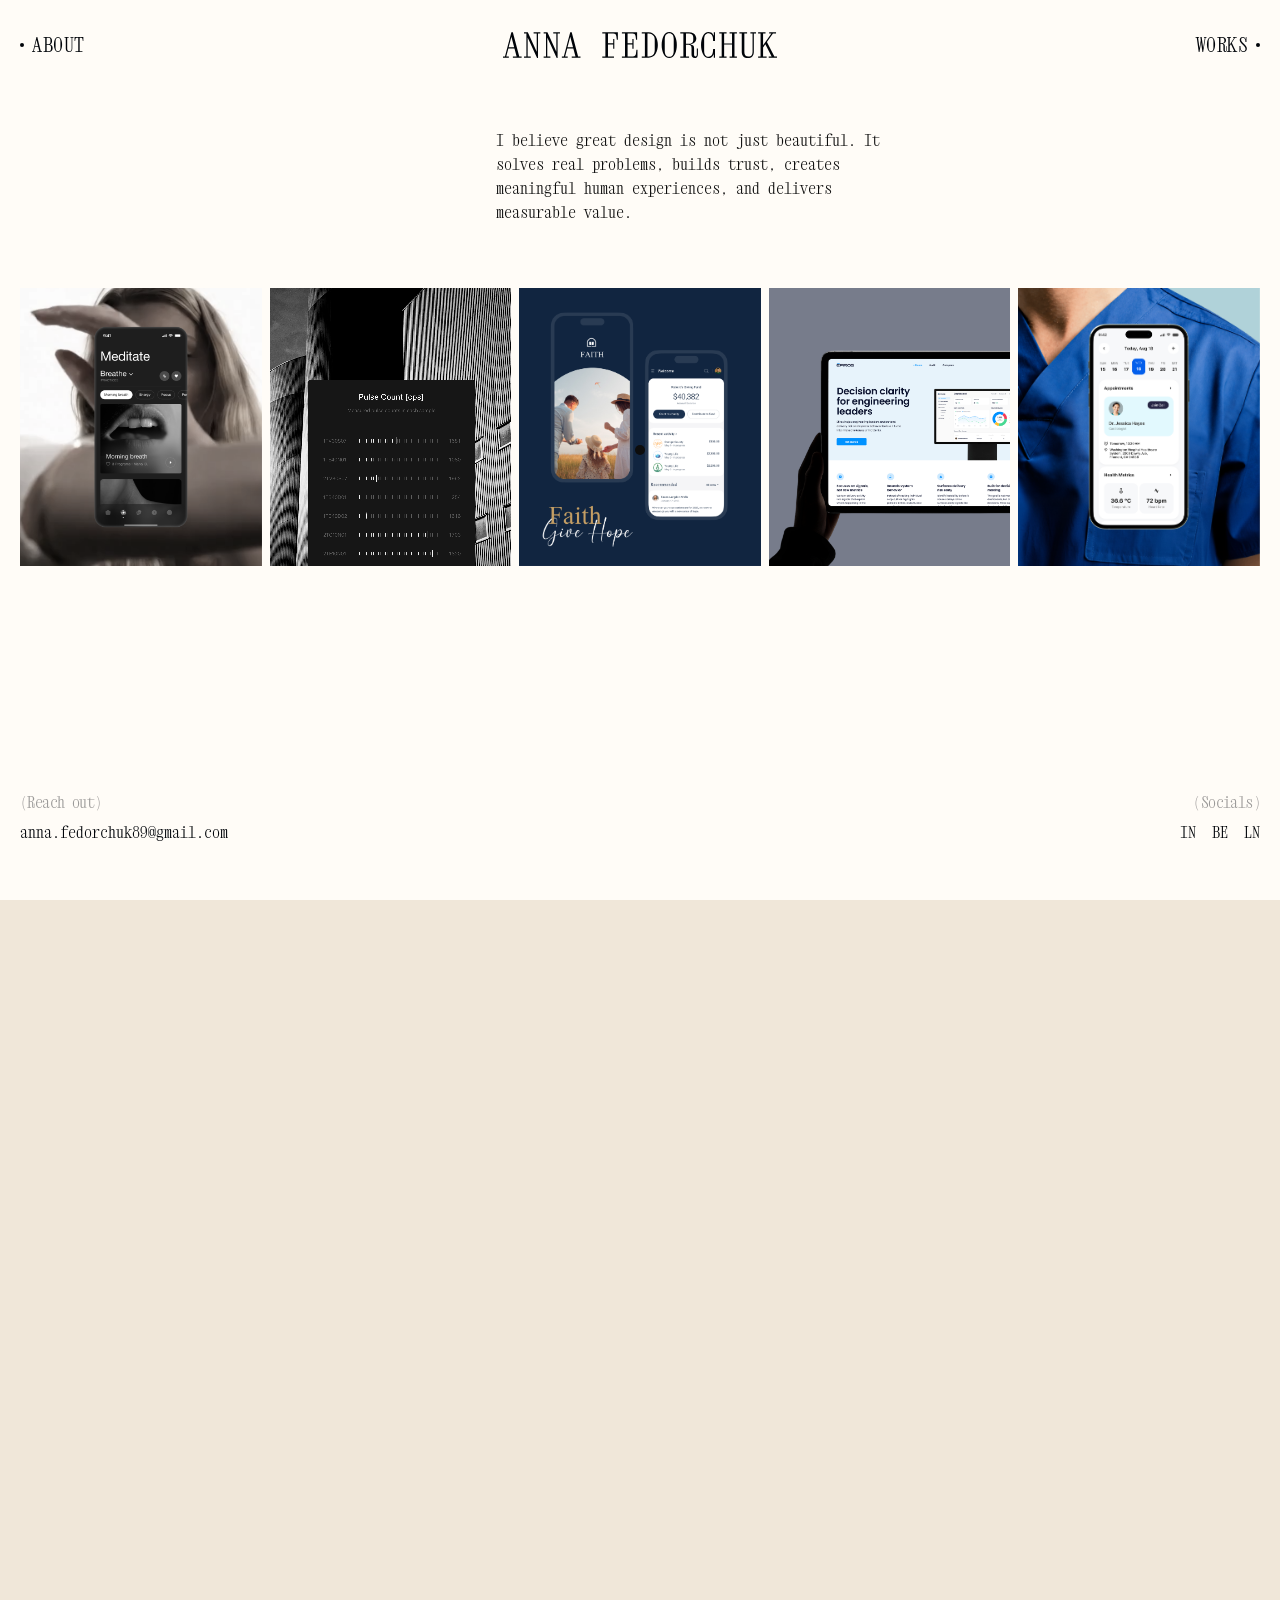
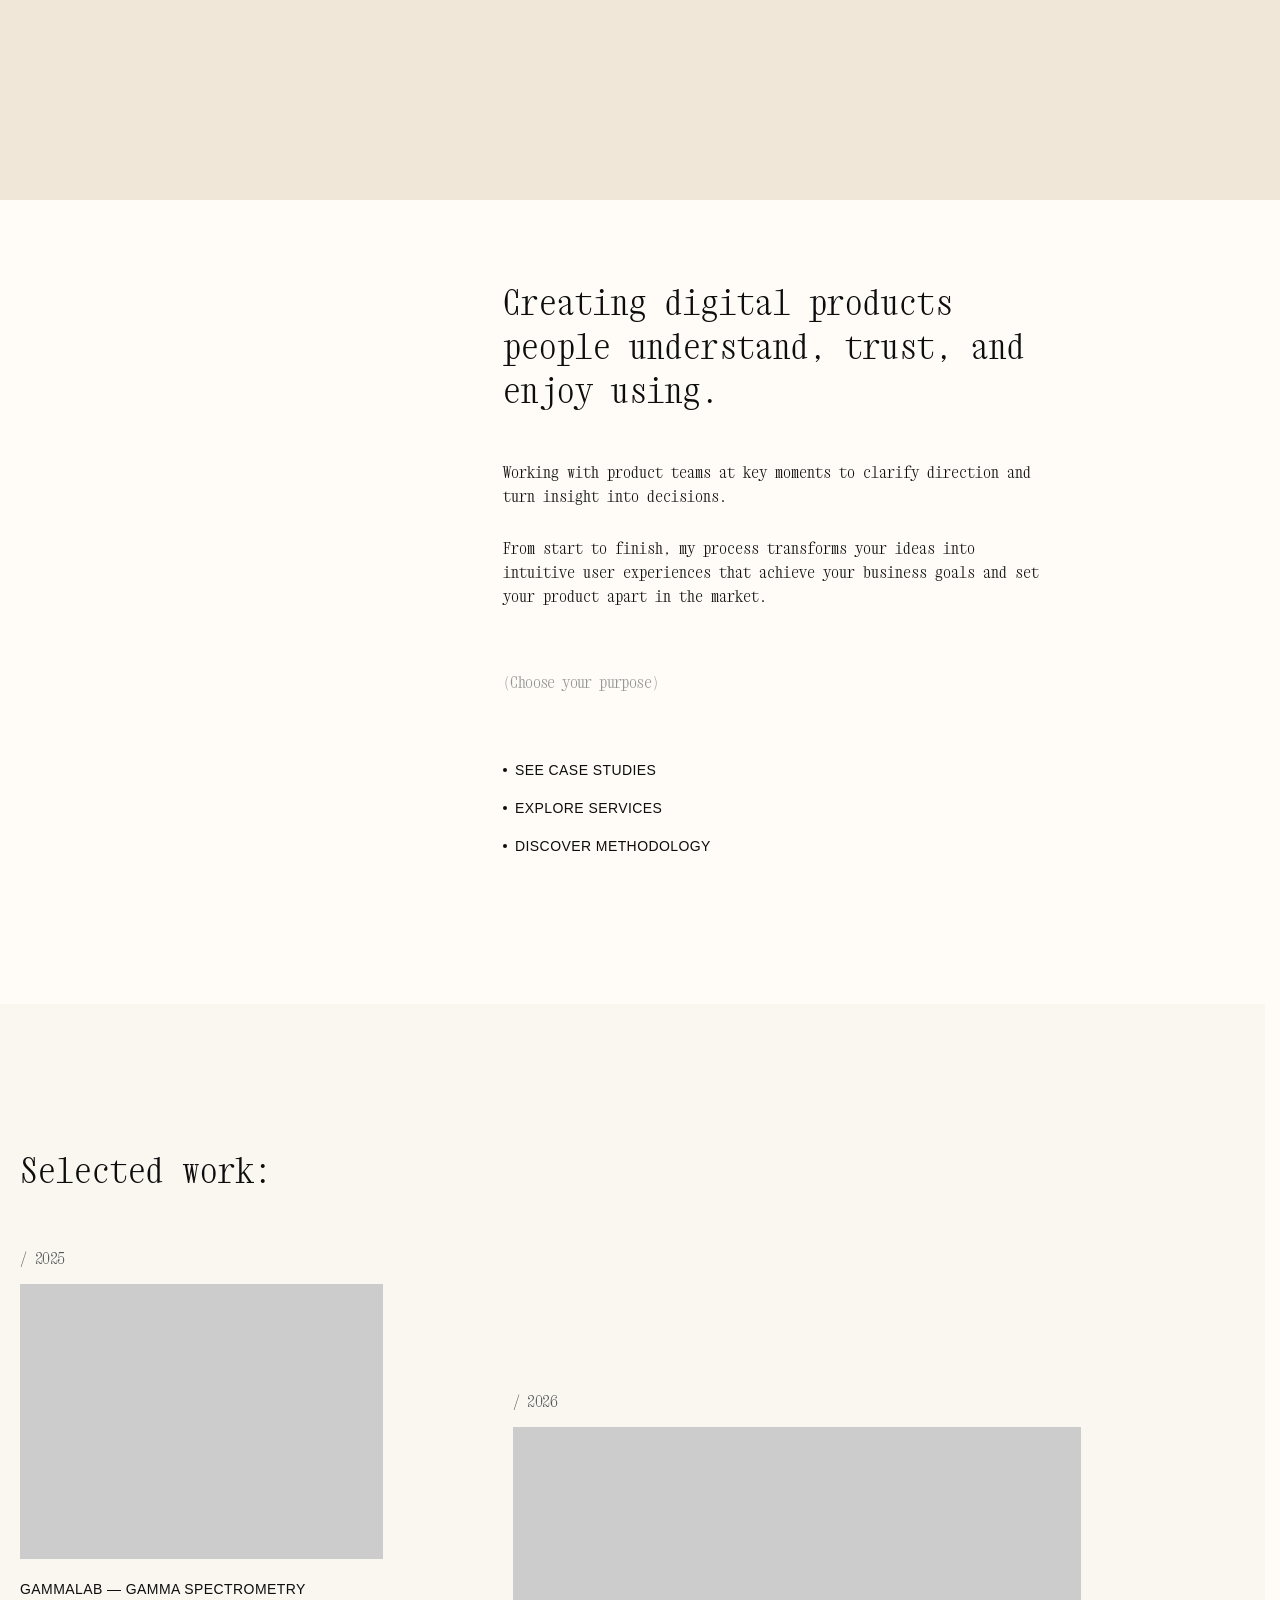
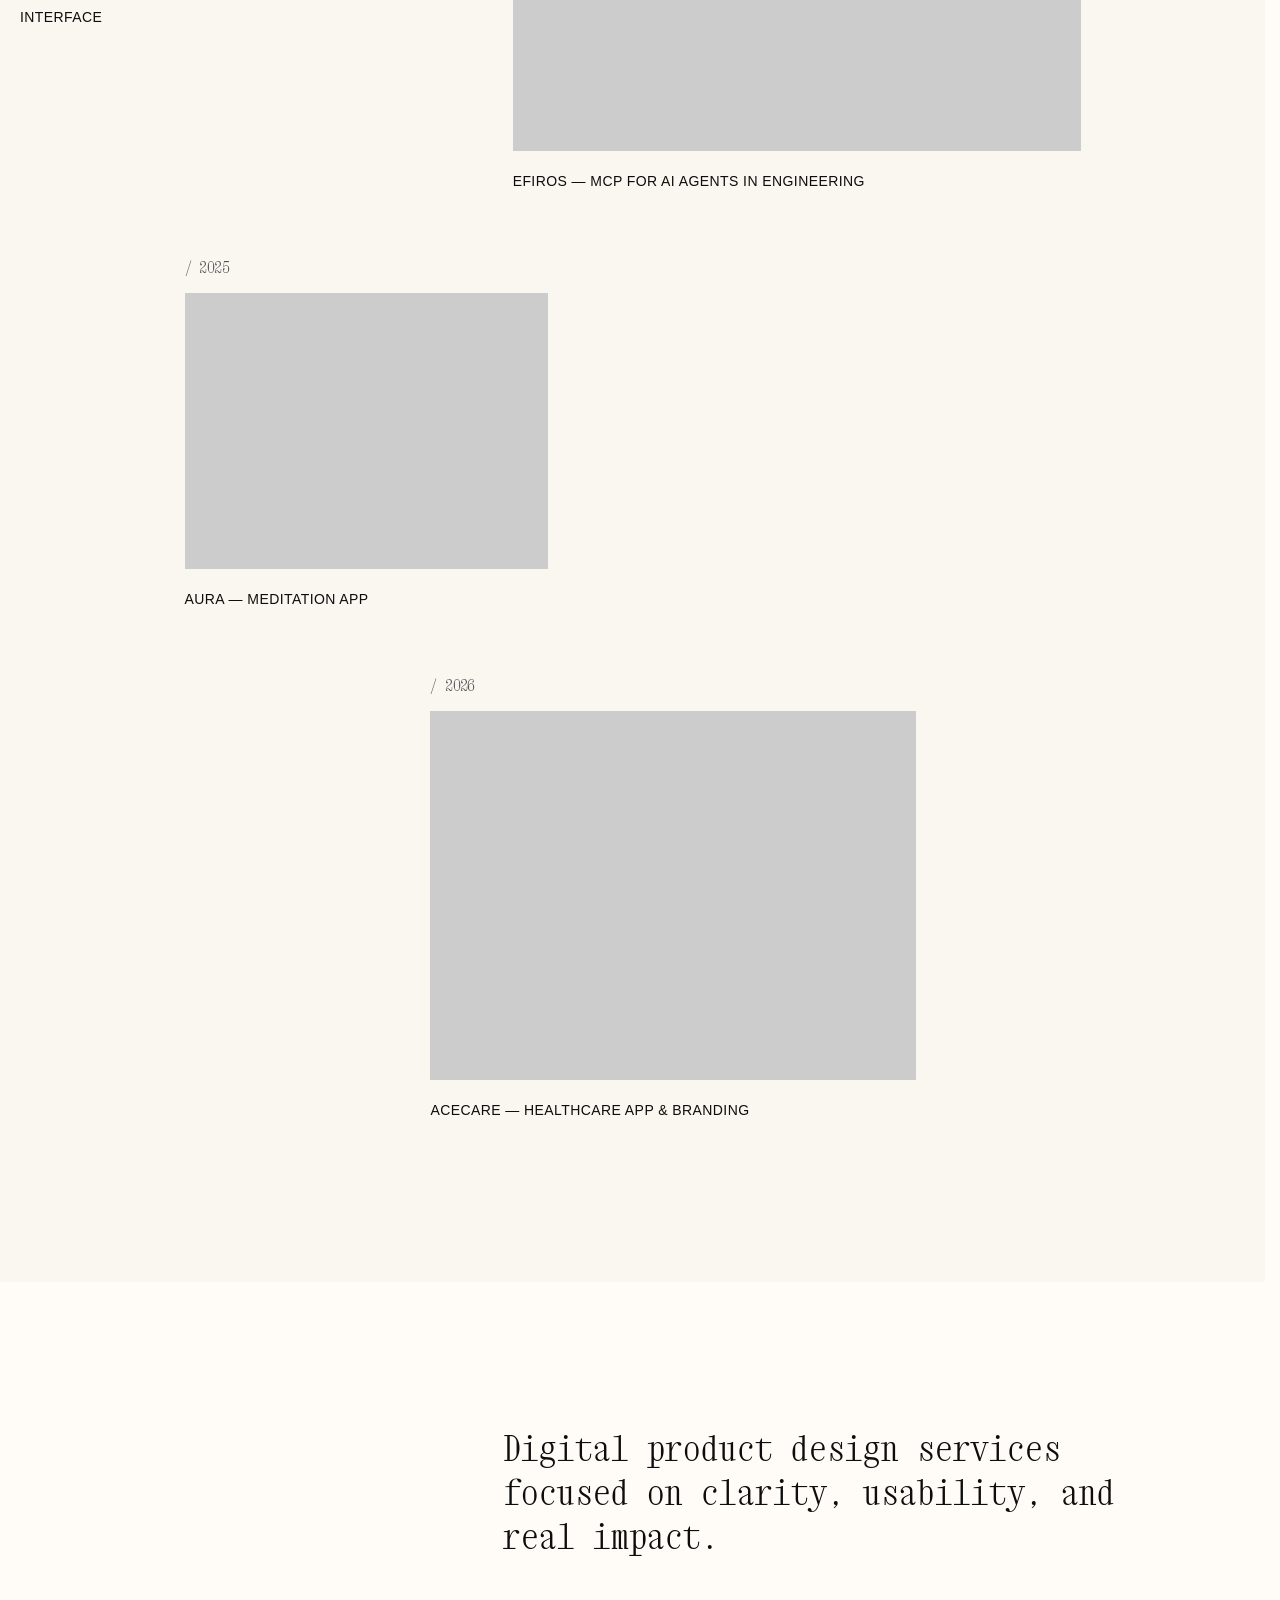
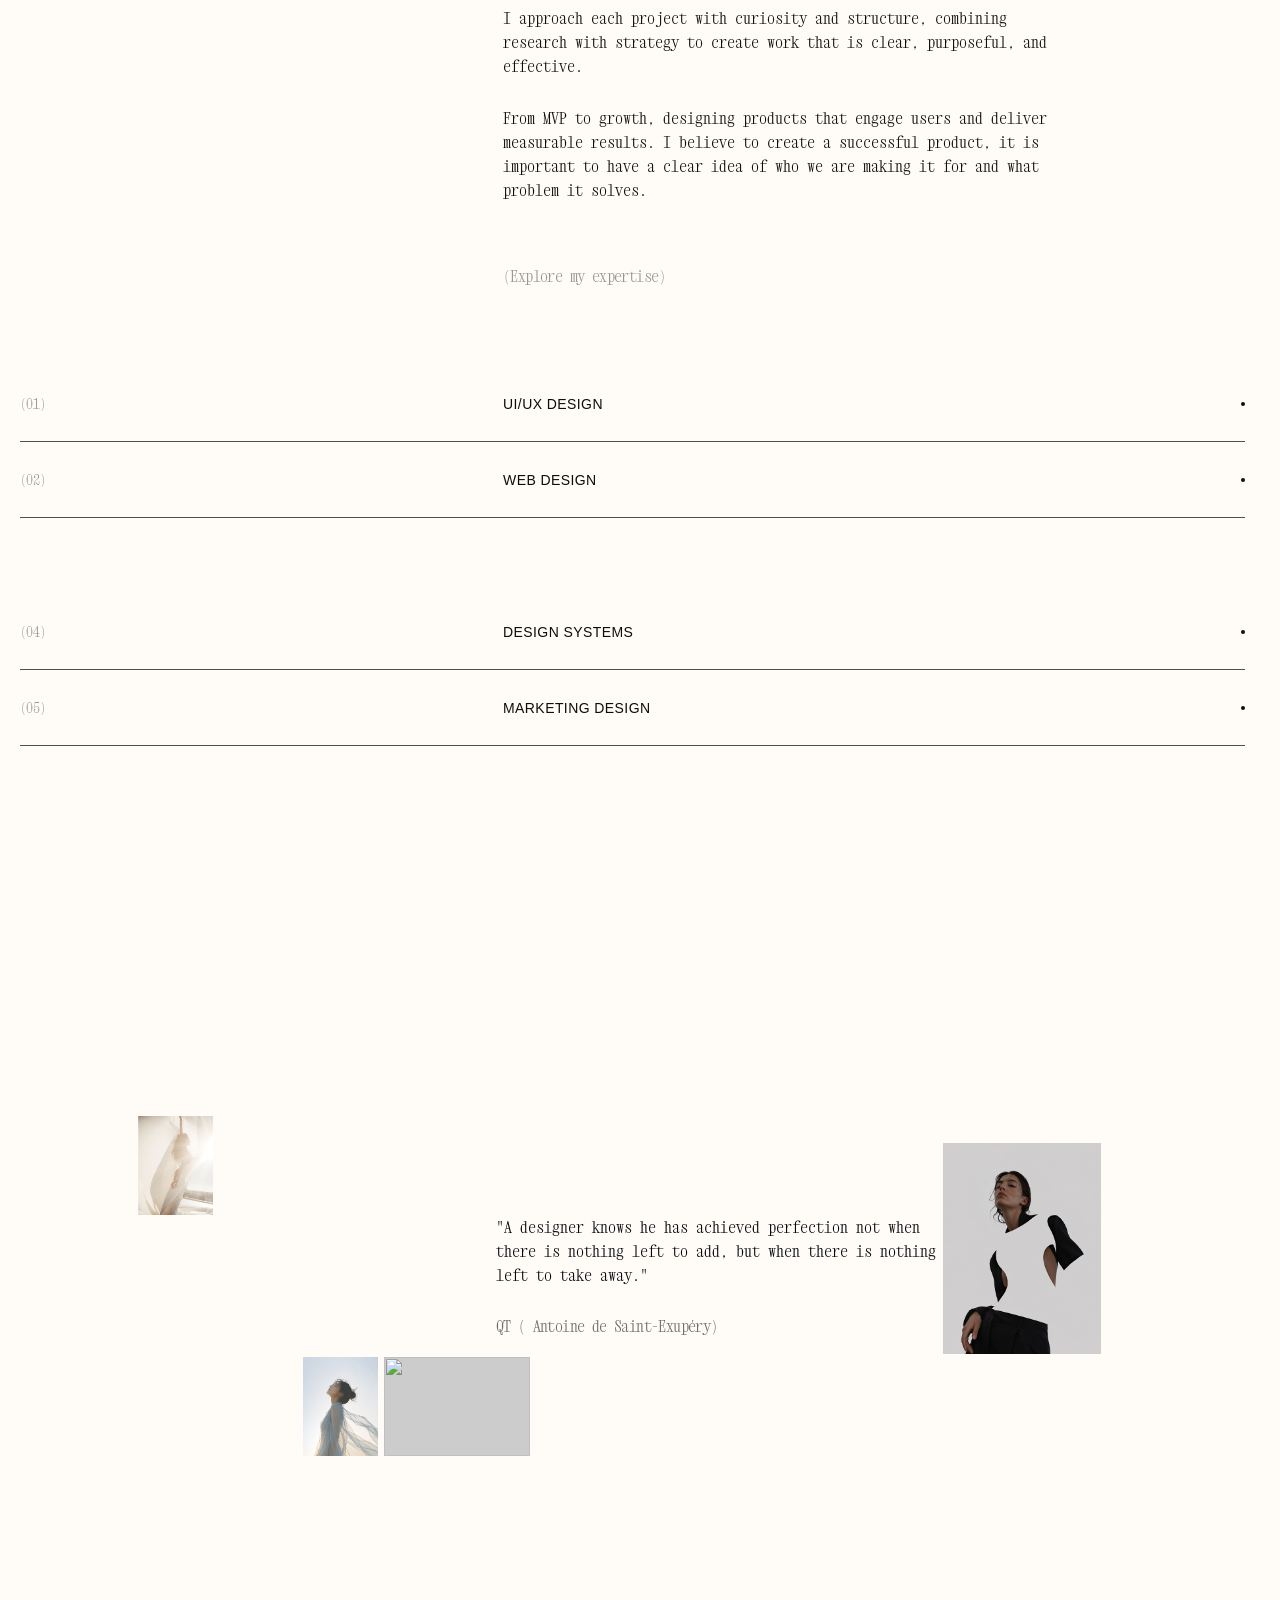
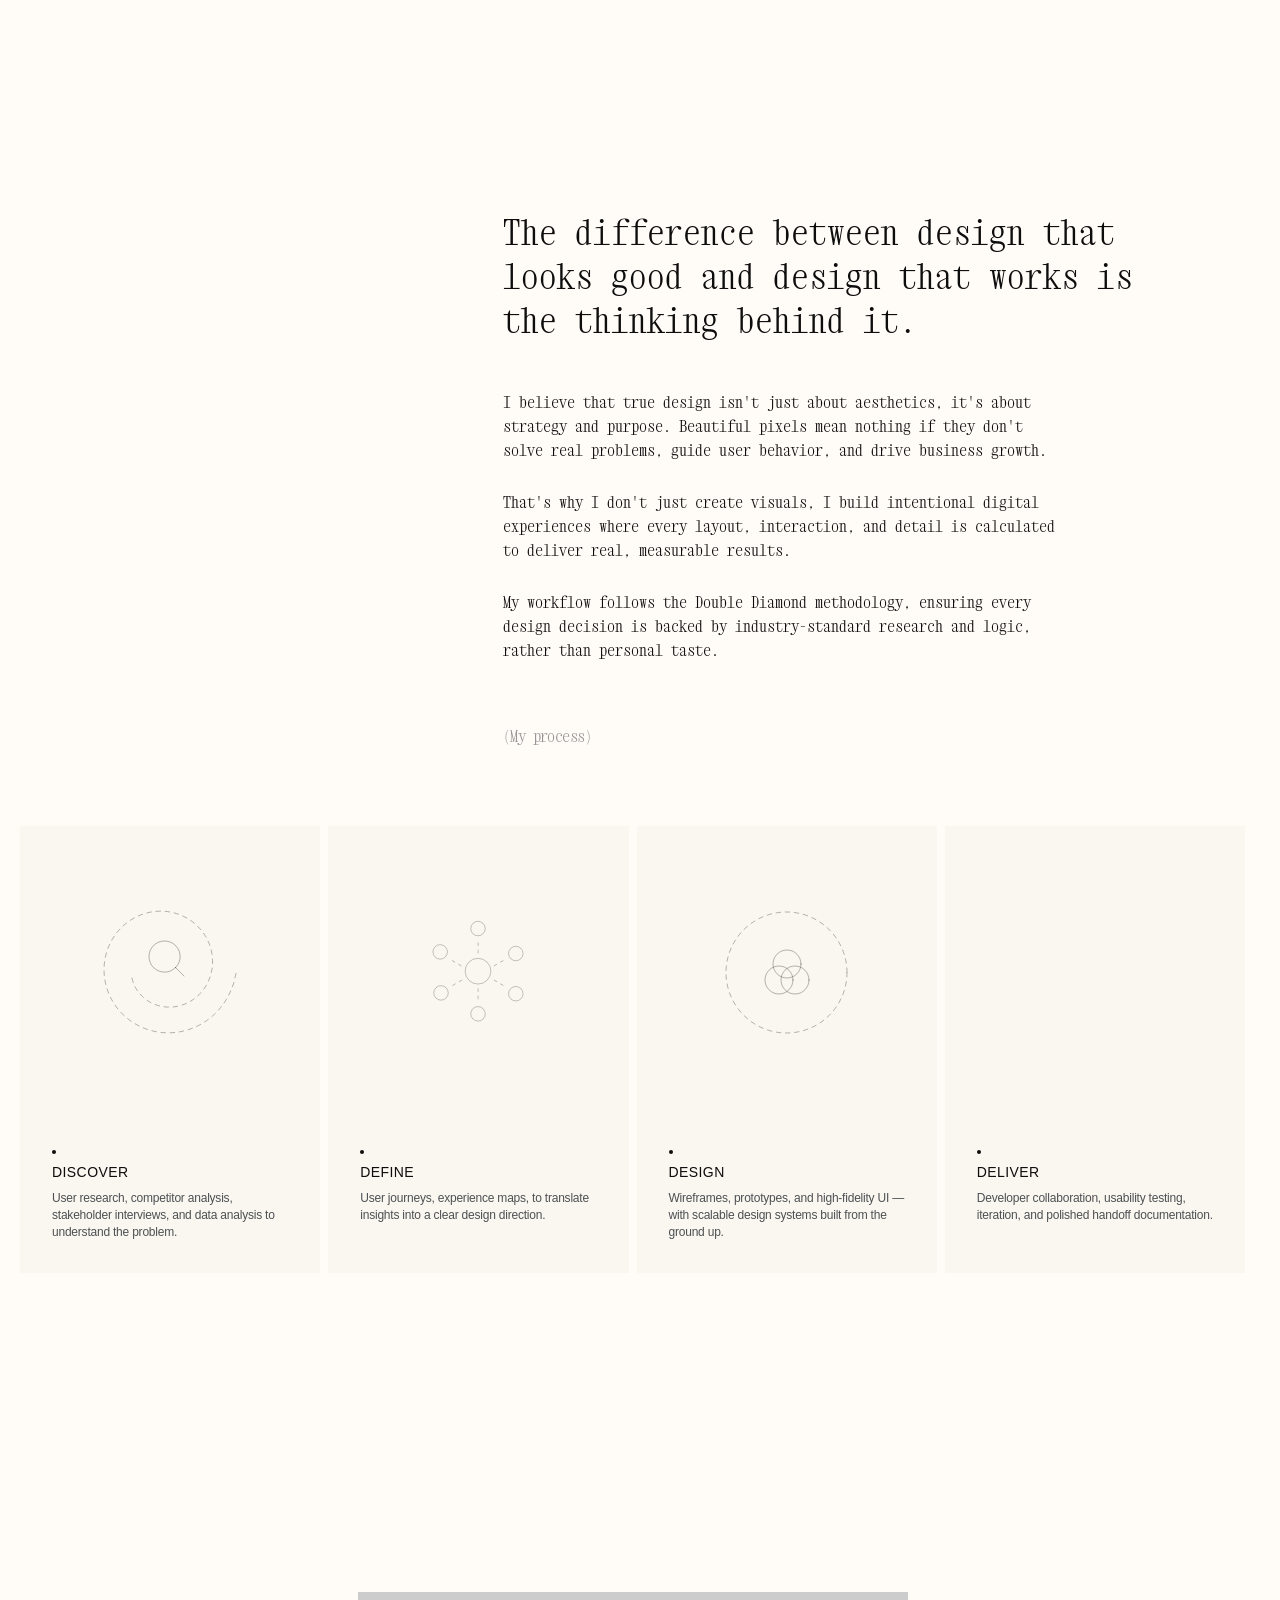
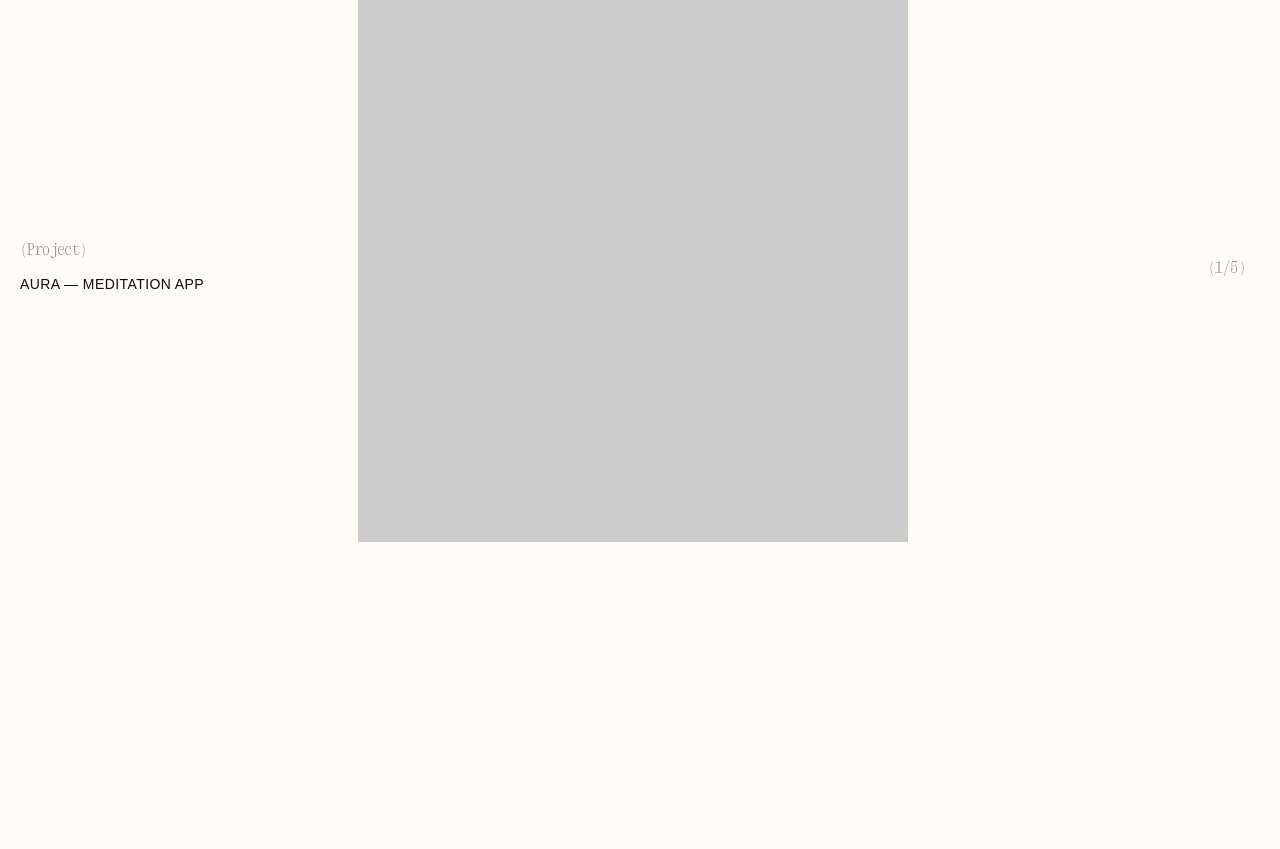
==== index.html @ 23d44ab2 "use compressed webm for efiros hero/cover videos videocover: 32.9MB -> 14.2MB, videohoverhero: 63MB " ====
<!DOCTYPE html>
<html lang="en">
<head>
  <meta charset="UTF-8">
  <meta name="viewport" content="width=device-width, initial-scale=1.0">
  <title>Anna Fedorchuk — Product Designer</title>
  <link rel="icon" type="image/svg+xml" href="favicon.svg">
  <link rel="preconnect" href="https://fonts.googleapis.com">
  <link href="https://fonts.googleapis.com/css2?family=Xanh+Mono:ital@0;1&display=swap" rel="stylesheet">
  <style>
    *, *::before, *::after { margin: 0; padding: 0; box-sizing: border-box; }
    ::selection { background: #FFC79E; color: #0D0D0D; }
    ::-moz-selection { background: #FFC79E; color: #0D0D0D; }

    :root {
      --cream: #FFFCF7;
      --cream-alt: #FAF6F0;
      --dark: #0D0D0D;
      --gray: #4D5153;
      --muted: #949494;
      --m: 20px;
      --gap: 8px;
    }

    html { scrollbar-gutter: stable; }
    body { background: var(--cream); font-family: 'Xanh Mono', monospace; overflow-x: hidden; }

    /* ── HEADER (fixed) ── */
    header {
      position: fixed; top: 0; left: 0; right: 0; z-index: 100;
      display: flex; align-items: center; justify-content: space-between;
      padding: 32px var(--m); height: 90px;
      mix-blend-mode: exclusion;
      pointer-events: none;
    }
    header > * { pointer-events: all; }
    .nav-left  { display: flex; align-items: center; gap: 8px; }
    .nav-right { display: flex; align-items: center; gap: 8px; justify-content: flex-end; }
    .nav-dot   { width: 4px; height: 4px; background: #fff; border-radius: 50%; flex-shrink: 0; }
    header a {
      font-size: 20px; line-height: 20px; letter-spacing: 0.5px;
      text-transform: uppercase; color: #fff; text-decoration: none;
      cursor: pointer;
    }
    .header-logo {
      display: flex;
      position: absolute;
      left: 50%; top: 50%;
      transform: translate(-50%, -50%);
      cursor: pointer !important;
    }
    .header-logo * { cursor: pointer !important; }
    .header-logo svg { height: 26px; width: auto; fill: #fff; }

    /* ── FOOTER (fixed) ── */
    footer {
      position: fixed; bottom: 0; left: 0; right: 0; z-index: 100;
      display: flex; align-items: center; justify-content: space-between;
      padding: 24px var(--m) 56px;
      mix-blend-mode: exclusion;
      pointer-events: none;
    }
    footer > * { pointer-events: all; }
    .footer-left  { display: flex; flex-direction: column; gap: 8px; flex: 1; }
    .footer-reach { font-size: 16px; line-height: 20px; letter-spacing: -0.6px; color: rgba(255,255,255,0.4); }
    .footer-email { font-size: 16px; line-height: 24px; color: #fff; text-decoration: none; }
    .footer-right { display: flex; flex-direction: column; align-items: flex-end; gap: 8px; flex: 1; }
    .footer-socials-label { font-size: 16px; line-height: 20px; letter-spacing: -0.6px; color: rgba(255,255,255,0.4); }
    .footer-socials { display: flex; gap: 16px; }
    .footer-socials a { font-size: 16px; line-height: 24px; color: #fff; text-decoration: none; }
    .footer-socials a:hover { text-decoration: none; }

    /* ── Page transition ── */
    .transition-overlay {
      position: fixed; inset: 0; z-index: 99998;
      background: #F0E7D9;
      transform: translateY(100%);
      transition: transform 0.8s cubic-bezier(.76,0,.24,1);
      pointer-events: none;
      will-change: transform;
    }
    .transition-logo {
      position: fixed; left: 50%; top: 45px;
      z-index: 100000;
      mix-blend-mode: exclusion;
      opacity: 0;
      transform: translate(-50%, -50%) translateY(calc(50vh - 45px));
      transition: transform 1.3s cubic-bezier(0.16, 1, 0.3, 1), opacity 0.3s ease;
      will-change: transform;
    }
    .transition-logo svg { height: 26px; width: auto; fill: #fff; display: block; }
    .transition-logo.show { opacity: 1; }
    .transition-logo.docked { transform: translate(-50%, -50%) translateY(0); }
    .header-logo.logo-hidden { visibility: hidden; }

    /* Custom cursor */
    .cursor-dot {
      position: fixed; z-index: 9999;
      width: 10px; height: 10px;
      background: #0D0D0D;
      border-radius: 50%;
      pointer-events: none;
      transform: translate(-50%, -50%);
      transition: width 0.3s ease, height 0.3s ease;
    }
    .cursor-ring { display: none; }

    /* ── HERO ZONE (scroll animation) ── */
    .hero-zone { height: 200vh; }

    .hero-sticky {
      position: sticky; top: 0; height: 100vh;
      overflow: hidden; background: var(--cream);
    }

    /* Description text — visible in row state, fades as photos scatter */
    .hero-desc {
      position: absolute;
      /* logo SVG width = 274px, centered → starts at 50vw - 137px */
      left: calc(50% - 137px); top: 128px;
      width: calc(477 / 1440 * 100%); max-width: 477px;
      font-size: 16px; line-height: 24px; color: var(--dark);
      opacity: 1; z-index: 5; pointer-events: none;
    }

    /* Photo container — each photo is absolutely positioned by JS */
    .hero-photos { position: absolute; inset: 0; }
    .hero-photo  { position: absolute; overflow: visible; }
    .photo-clip  { position: relative; width: 100%; height: 100%; overflow: hidden; }
    .photo-clip img { width: 100%; height: 100%; object-fit: cover; display: block; }

    /* Hover label — appears below each photo in scatter state */
    .hero-label {
      position: absolute;
      top: calc(100% + 10px); left: 0;
      font-family: 'Apfel Grotezk', 'Helvetica Neue', sans-serif;
      font-size: 11px; line-height: 16px; letter-spacing: 0.08em;
      text-transform: uppercase; color: var(--dark);
      white-space: nowrap;
      opacity: 0; transition: opacity 0.2s ease;
      pointer-events: none;
    }
    .hero-photo:hover .hero-label { opacity: 1; }

    /* Clickable hero photos */
    .hero-photo[data-url] {
      cursor: pointer;
    }

    /* Hero video hover state — swap only once the hover video actually has a frame ready
       (JS adds .hv-ready), so the main image/video never disappears into blank space
       while the hover clip is still buffering. */
    .hero-video-main { display: block !important; }
    .hero-video-hover { display: none !important; }
    .hero-image-main { display: block !important; }
    .hero-photo.hv-ready .hero-video-main { display: none !important; }
    .hero-photo.hv-ready .hero-image-main { display: none !important; }
    .hero-photo.hv-ready .hero-video-hover { display: block !important; }

    /* Hero cursor */
    .hero-cursor {
      position: fixed; z-index: 10000; pointer-events: none;
      transform: translate(-50%, -50%);
      opacity: 0; transition: opacity 0.2s ease;
      mix-blend-mode: exclusion;
      width: 45px; height: 45px;
      border-radius: 50%;
      background-color: #E8E8E8;
      display: flex; align-items: center; justify-content: center;
      color: #0D0D0D;
      font-family: 'Apfel Grotezk', 'Helvetica Neue', sans-serif;
      font-size: 20px;
      font-weight: 300;
      text-align: center;
      line-height: 1.2;
      letter-spacing: 0.5px;
    }
    .hero-cursor.visible { opacity: 1; }

    /* ── CONTENT ── */


    /* Intro */
    .intro-section { display: flex; justify-content: flex-start; padding: 80px var(--m) 144px; }
    .intro-inner {
      width: min(calc(634/1440 * 100vw), 634px);
      margin-left: calc(50vw - 137px - var(--m));
      display: flex; flex-direction: column; gap: 64px;
    }
    .intro-text { display: flex; flex-direction: column; gap: 48px; }

    .h-lg { font-size: 35px; line-height: 44px; color: var(--dark); font-weight: 400; }
    /* ── Scroll reveal system ──
       .ink — text "fills in" word-by-word (works with any text color via opacity)
       .svc-row.svc-in — service rows slide in left-to-right
       .pcard.in-view — process cards drop in like the selected-work cards */
    .ink .fw { opacity: 0.13; transition: opacity 0.5s ease; }
    .ink.words-filled .fw { opacity: 1; }

    @keyframes svcRowIn { from { opacity: 0; transform: translateX(-40px); } to { opacity: 1; transform: translateX(0); } }
    .svc-list .svc-row.svc-hidden { opacity: 0; }
    .svc-list .svc-row.svc-in { animation: svcRowIn 0.8s cubic-bezier(0.22, 1, 0.36, 1) both; }

    .process-cards .pcard.reveal-hidden { opacity: 0; }
    .process-cards .pcard.in-view { animation: wcardIn 1s cubic-bezier(0.22, 1, 0.36, 1) both; }
    .h-lg-wide { font-size: clamp(22px, calc(35/1440 * 100vw), 48px); line-height: 1.26; color: var(--dark); }

    .body-copy { font-size: 16px; line-height: 24px; color: var(--dark); }
    .body-copy p + p { margin-top: 28px; }
    .body-copy-narrow { max-width: 541px; }

    .muted { font-size: 16px; line-height: 20px; letter-spacing: -0.6px; color: var(--muted); }

    .link-list { display: flex; flex-direction: column; gap: 10px; }
    .lnk { display: flex; align-items: center; gap: 8px; text-decoration: none; cursor: pointer !important; }
    .lnk * { cursor: pointer !important; }
    .dot-d { width: 4px; height: 4px; background: var(--dark); border-radius: 50%; flex-shrink: 0; }
    .cursor-dot.cursor-hover { width: 10px; height: 10px; }
    .lnk-label {
      font-family: 'Apfel Grotezk', 'Helvetica Neue', sans-serif;
      font-size: 14px; line-height: 28px; letter-spacing: 0.03em; text-transform: uppercase; color: var(--dark);
      cursor: pointer;
    }

    /* Work section */
    .work-section { background: var(--cream-alt); padding: 144px var(--m); }
    .work-label {
      font-size: 35px; line-height: 44px; color: var(--dark);
      margin-bottom: 56px;
    }
    .work-grid {
      position: relative;
      /* height scales with vw to preserve stagger proportions */
      height: calc(1637/1440 * (100vw - 40px) + 80px);
    }
    .wcard { position: absolute; display: flex; flex-direction: column; gap: 16px; cursor: pointer; }
    /* Selected work — each card gently reveals as it scrolls into view */
    @keyframes wcardIn { from { opacity: 0; transform: translateY(-24px); } to { opacity: 1; transform: translateY(0); } }
    .work-grid .wcard { opacity: 0; }
    .work-grid .wcard.in-view { animation: wcardIn 1s cubic-bezier(0.22, 1, 0.36, 1) both; }
    .wy  { font-size: 16px; line-height: 20px; letter-spacing: -0.6px; color: var(--gray); }
    .wi  { position: relative; overflow: hidden; background: #ccc; align-self: stretch; }
    .wi img { width: 100%; height: 100%; object-fit: cover; display: block; }
    .wt  {
      font-family: 'Apfel Grotezk', 'Helvetica Neue', sans-serif;
      font-size: 14px; line-height: 28px; letter-spacing: 0.03em; text-transform: uppercase; color: var(--dark);
    }

    /* Card positions & widths as % of inner width (1400px at 1440) */
    /* Heights use same scale: px/1400 * innerWidth */
    .wc1 { left: 0;                        top: 0; width: calc(415/1400 * 100%); }
    .wc2 { left: calc(188/1400 * 100%);    top: calc(688/1400 * (100vw - 40px)); width: calc(415/1400 * 100%); }
    .wc3 { left: calc(469/1400 * 100%);    top: calc(1160/1400* (100vw - 40px)); width: calc(555/1400 * 100%); }
    .wc4 { left: calc(563/1400 * 100%);    top: calc(162/1400 * (100vw - 40px)); width: calc(649/1400 * 100%); }
    .wc1 .wi { height: calc(311/1400 * (100vw - 40px)); }
    .wc2 .wi { height: calc(311/1400 * (100vw - 40px)); }
    .wc3 .wi { height: calc(416/1400 * (100vw - 40px)); }
    .wc4 .wi { height: calc(365/1400 * (100vw - 40px)); }

    /* Services */
    .services-section { padding: 144px var(--m) 0; }
    .services-intro {
      margin-left: calc(50vw - 137px - var(--m));
      max-width: 662px;
      display: flex; flex-direction: column; gap: 64px;
      padding-bottom: 80px;
    }
    .services-intro-inner { display: flex; flex-direction: column; gap: 48px; }
    .svc-heading { font-size: 35px; line-height: 44px; color: var(--dark); font-weight: 400; }
    .svc-body { font-size: 16px; line-height: 24px; color: var(--dark); max-width: 560px; }
    .svc-body p + p { margin-top: 28px; }

    .svc-list { display: flex; flex-direction: column; gap: 0; padding-bottom: 120px; }
    .svc-row {
      display: flex; align-items: center; justify-content: flex-start;
      padding: 24px 0; position: relative;
    }
    .svc-row::after {
      content: '';
      position: absolute; bottom: 0; left: 0;
      width: 100%; height: 1px; background: var(--gray);
      transform-origin: left;
      transform: scaleX(0);
    }
    .svc-row.line-animate::after {
      animation: divider-draw 1.2s ease-in-out forwards;
    }
    .svc-row.line-animate.no-re-animate::after {
      animation: none !important;
      transform: scaleX(1) !important;
      opacity: 1 !important;
    }
    .svc-row.line-animate.expanded-active::after {
      animation: line-down 0.5s ease forwards !important;
      transform-origin: center bottom;
      visibility: hidden;
    }
    .svc-row.line-animate.closing::after {
      animation: line-up 0.5s ease forwards !important;
    }
    .svc-row {
      cursor: pointer !important;
      --divider-distance: 0px;
    }
    .svc-row:hover .svc-name {
      transform: translateX(32px);
    }
    .svc-row:hover .svc-dot {
      animation: pulse-dot 1.4s ease-in-out infinite;
    }
    .svc-row[data-service="01"].line-animate::after {
      animation-delay: 0s;
    }
    .svc-row[data-service="02"].line-animate::after {
      animation-delay: 0.2s;
    }
    .svc-row[data-service="03"].line-animate::after {
      animation-delay: 0.4s;
    }
    .svc-row[data-service="04"].line-animate::after {
      animation-delay: 0.6s;
    }
    .svc-row[data-service="05"].line-animate::after {
      animation-delay: 0.8s;
    }
    @keyframes divider-draw {
      from { transform: scaleX(0); }
      to { transform: scaleX(1); }
    }
    @keyframes line-down {
      0% {
        transform: translateY(0);
        opacity: 1;
      }
      100% {
        transform: translateY(var(--divider-distance, 16px));
        opacity: 0;
      }
    }
    @keyframes line-up {
      0% {
        transform: translateY(var(--divider-distance, 16px));
        opacity: 0;
      }
      100% {
        transform: translateY(0);
        opacity: 1;
      }
    }
    .svc-row.expanded-active { border-bottom: none; }
    .svc-num { font-size: 14px; line-height: 20px; letter-spacing: -0.6px; color: var(--muted); width: 27px; flex-shrink: 0; }
    .svc-right {
      display: flex; align-items: center; justify-content: space-between; gap: 4px;
      /* logo left edge = 50vw - 137px; minus section padding (20px) and svc-num (27px) */
      margin-left: calc(50vw - 184px); flex: 1;
    }
    .svc-name {
      font-family: 'Apfel Grotezk', 'Helvetica Neue', sans-serif;
      font-size: 14px; line-height: 28px; letter-spacing: 0.03em; text-transform: uppercase; color: var(--dark);
      transition: transform 0.3s ease;
      cursor: pointer !important;
    }
    .svc-dot {
      width: 4px; height: 4px; background: var(--dark); border-radius: 50%;
      transition: transform 0.3s ease;
    }
    @keyframes pulse-dot {
      0%, 100% { transform: scale(1); }
      50% { transform: scale(2.5); }
    }
    .svc-row {
      cursor: pointer !important;
    }
    .svc-row:hover .svc-name {
      transform: translateX(32px);
    }
    .svc-row:hover .svc-dot {
      animation: pulse-dot 1.4s ease-in-out infinite;
    }

    /* Expanded service row */
    .svc-row-exp {
      display: flex; align-items: flex-start; justify-content: flex-start; padding: 0; border: none;
      max-height: 0; overflow: hidden;
      opacity: 0;
      transition: opacity 0.5s ease, max-height 0.5s ease, padding 0.5s ease, border 0.5s ease;
    }
    .svc-row-exp.expanded-active {
      max-height: 600px;
      padding: 8px 0 48px 0;
      border-bottom: 1px solid var(--gray);
      opacity: 1;
      transition: opacity 0.5s ease, max-height 0.5s ease, padding 0.5s ease, border 0.5s ease;
    }
    .svc-exp-content {
      display: flex; flex-direction: column; gap: 26px; margin-left: calc(50vw - 157px); flex: 1;
    }
    .svc-exp-text { font-size: 16px; line-height: 24px; color: var(--dark); max-width: 534px; }
    .svc-work-label { font-size: 16px; line-height: 20px; letter-spacing: -0.6px; color: var(--muted); }
    .svc-work-img { width: 480px; height: 360px; overflow: hidden; background: transparent; }
    .svc-work-img img { width: 100%; height: 100%; object-fit: contain; }

    /* Quote */
    .quote-section { position: relative; height: 800vh; }
    .quote-sticky { position: sticky; top: 0; height: 100vh; overflow: hidden; background: var(--cream); }
    .qp { position: absolute; overflow: hidden; background: #ccc; will-change: transform, opacity; }
    .qp img { width: 100%; height: 100%; object-fit: cover; display: block; }
    /* set 1 — left (aspect-ratio keeps images uncropped at any width) */
    .qp1 { left: calc( 20/1440*100% + 120px); top: calc(50vh - 200px); width: calc( 85/1440*100%); aspect-ratio: 85/113; }
    .qp2 { left: calc(208/1440*100% + 120px); top: calc(50vh + 41px); width: calc( 85/1440*100%); aspect-ratio: 85/113; }
    .qp3 { left: calc(301/1440*100% + 120px); top: calc(50vh + 41px); width: calc(166/1440*100%); aspect-ratio: 166/113; }
    .qp4 { left: calc(937/1440*100% + 120px); top: calc(50vh - 173px); width: calc(180/1440*100%); aspect-ratio: 180/240; }
    /* set 2 — right (enters during phase 2) */
    .qp5 { left: 62%; top: calc(50vh - 230px); width: calc( 85/1440*100%); height: 113px; opacity: 0; }
    .qp6 { left: 74%; top: calc(50vh - 56px);  width: calc( 85/1440*100%); height: 113px; opacity: 0; }
    .qp7 { left: 82%; top: calc(50vh + 118px); width: calc( 85/1440*100%); height: 113px; opacity: 0; }
    .qp8 { left: 50%; top: calc(50vh - 173px); width: calc(180/1440*100%); height: 240px; opacity: 0; }
    /* set 3 — right (enters during phase 3) */
    .qp9  { left: 62%; top: calc(50vh - 230px); width: calc( 85/1440*100%); height: 113px; opacity: 0; }
    .qp10 { left: 74%; top: calc(50vh - 56px);  width: calc( 85/1440*100%); height: 113px; opacity: 0; }
    .qp11 { left: 82%; top: calc(50vh + 118px); width: calc( 85/1440*100%); height: 113px; opacity: 0; }
    .qp12 { left: 50%; top: calc(50vh - 173px); width: calc(180/1440*100%); height: 240px; opacity: 0; }
    .quote-block {
      position: absolute;
      left: calc(50% - 137px); top: calc(50vh - 101px);
      width: calc(560/1440*100%);
      display: flex; flex-direction: column; gap: 29px;
      mix-blend-mode: exclusion;
      will-change: opacity;
    }
    .quote-block.q2 { opacity: 0; }
    .quote-block.q3 { opacity: 0; }
    .qt { font-size: 16px; line-height: 24px; color: #fff; max-width: 468px; }
    .qa { font-size: 16px; line-height: 20px; letter-spacing: -0.6px; color: var(--muted); }

    /* Process */
    .process-section { padding: 144px var(--m); }
    .process-intro {
      margin-left: calc(50vw - 137px - var(--m));
      max-width: 662px;
      display: flex; flex-direction: column; gap: 64px;
      margin-bottom: 80px;
    }
    .process-intro-inner { display: flex; flex-direction: column; gap: 48px; }
    .proc-heading { font-size: 35px; line-height: 44px; color: var(--dark); font-weight: 400; }
    .proc-body { font-size: 16px; line-height: 24px; color: var(--dark); max-width: 560px; }
    .proc-body p + p { margin-top: 28px; }

    .process-cards { display: flex; gap: var(--gap); overflow: hidden; }
    .pcard {
      flex: 1; background: var(--cream-alt);
      display: flex; flex-direction: column; align-items: center; justify-content: flex-start;
      gap: 112px; padding: 80px 32px 32px 32px;
    }
    .picon { width: 148px; height: 132px; display: flex; align-items: center; justify-content: center; flex-shrink: 0; }
    .picon img { max-width: 100%; max-height: 100%; object-fit: contain; display: block; }
    .pcontent { display: flex; flex-direction: column; gap: 4px; align-self: stretch; }
    .ptitle {
      font-family: 'Apfel Grotezk', 'Helvetica Neue', sans-serif;
      font-size: 14px; line-height: 28px; letter-spacing: 0.03em; text-transform: uppercase; color: var(--dark);
    }
    .pdesc {
      font-family: 'Apfel Grotezk', 'Helvetica Neue', sans-serif;
      font-size: 12px; line-height: 17px; letter-spacing: -0.018em; color: var(--gray);
    }

    /* Project Showcase Slider */
    .showcase-section { height: 100vh; position: relative; display: flex; justify-content: space-between; align-items: center; gap: 0; padding: 0 var(--m); }
    .showcase-left { flex: 0 0 auto; display: flex; flex-direction: column; gap: 16px; cursor: pointer !important; }
    .sc-label { font-size: 16px; line-height: 20px; letter-spacing: -0.6px; color: var(--muted); cursor: pointer !important; }
    .sc-featured-img { position: absolute; left: 50%; top: 50%; transform: translate(-50%, -50%); width: 550px; height: 550px; object-fit: cover; display: block; background: #ccc; opacity: 1; transition: opacity 0.4s ease-in-out; cursor: none; }
    .sc-featured-img:hover { cursor: none; }
    .sc-featured-img.fade-out { opacity: 0; }
    .showcase-right { flex: 0 0 auto; display: flex; flex-direction: column; gap: 16px; }
    .sc-title { font-family: 'Apfel Grotezk', 'Helvetica Neue', sans-serif; font-size: 14px; line-height: 19px; letter-spacing: 0.03em; text-transform: uppercase; color: var(--dark); max-width: 400px; cursor: pointer !important; }
    .sc-counter { font-size: 16px; line-height: 20px; letter-spacing: -0.6px; color: var(--muted); }
    /* Directional cursor for showcase */
    .sc-cursor-el {
      position: fixed; z-index: 10000; pointer-events: none;
      transform: translate(-50%, -50%);
      opacity: 0; transition: opacity 0.2s ease;
      mix-blend-mode: exclusion;
    }
    .sc-cursor-el.sc-cur-visible { opacity: 1; }

    /* Bottom spacer for fixed footer */
    .footer-spacer { height: 132px; }

    /* ── Mobile gate — "open on desktop" screen shown only on phones (Figma 380-4025) ── */
    .mobile-gate { display: none; }
    @media (max-width: 768px) {
      html, body { overflow: hidden; }
      .mobile-gate {
        display: flex; position: fixed; inset: 0; z-index: 2147483000;
        background: var(--cream);
        flex-direction: column; align-items: center; justify-content: center;
        padding: 40px 24px;
      }
      .mg-inner { display: flex; flex-direction: column; align-items: center; text-align: center; }
      .mg-mark { width: 78px; height: 78px; display: block; }
      .mg-name { margin-top: 64px; width: min(274px, 78vw); }
      .mg-name img { width: 100%; height: auto; display: block; }
      .mg-text {
        margin: 24px 0 0; width: 241px; max-width: 100%;
        font-family: 'Apfel Grotezk', 'Helvetica Neue', sans-serif;
        font-size: 12px; line-height: 17px; letter-spacing: -0.018em;
        color: var(--gray); text-align: center;
      }
      .mg-mail {
        position: absolute; bottom: 40px; left: 0; right: 0;
        font-family: 'Xanh Mono', monospace; font-size: 16px; line-height: 24px;
        color: var(--dark); text-align: center; text-decoration: none;
      }
    }

  </style>
  <link rel="stylesheet" href="project-popup.css">
</head>
<body>

<!-- ══ MOBILE GATE (shown only on phones) ══ -->
<div class="mobile-gate">
  <div class="mg-inner">
    <img class="mg-mark" src="mg-mark.svg" alt="">
    <span class="mg-name"><img src="mg-wordmark.svg" alt="ANNA FEDORCHUK"></span>
    <p class="mg-text">This portfolio is designed for the desktop experience. Please open it on a computer to explore the full work.</p>
  </div>
  <a class="mg-mail" href="mailto:anna.fedorchuk89@gmail.com">anna.fedorchuk89@gmail.com</a>
</div>


<div class="cursor-dot" id="cursorDot"></div>
<div class="cursor-ring" id="cursorRing"></div>
<div class="hero-cursor" id="heroCursor">
  <span>↗</span>
</div>

<!-- ══ PAGE TRANSITION ══ -->
<div class="transition-overlay" id="transitionOverlay"></div>
<div class="transition-logo" id="transitionLogo">
    <svg viewBox="0 0 274 26" xmlns="http://www.w3.org/2000/svg">
      <path d="M0 25.6579V24.4947H1.9619L8.36585 0.342107H9.84653L16.2505 24.4947H18.6196V25.6579H9.88355V24.4947H13.6223L11.4753 16.3868H5.36747L3.2575 24.4947H5.84869V25.6579H0ZM8.40286 4.72105L5.66361 15.2921H11.1791L8.40286 4.72105Z"/>
      <path d="M34.0927 26L24.6533 5.61053V24.4947H27.7628V25.6579H21.0257V24.4947H23.3948V1.50526H21.0257V0.342107H24.8014L33.7225 19.6368V1.50526H30.6131V0.342107H37.3502V1.50526H34.9811V26H34.0927Z"/>
      <path d="M53.7117 26L44.2724 5.61053V24.4947H47.3818V25.6579H40.6447V24.4947H43.0138V1.50526H40.6447V0.342107H44.4204L53.3415 19.6368V1.50526H50.2321V0.342107H56.9692V1.50526H54.6001V26H53.7117Z"/>
      <path d="M58.8571 25.6579V24.4947H60.819L67.2229 0.342107H68.7036L75.1076 24.4947H77.4766V25.6579H68.7406V24.4947H72.4793L70.3324 16.3868H64.2245L62.1146 24.4947H64.7058V25.6579H58.8571ZM67.2599 4.72105L64.5207 15.2921H70.0362L67.2599 4.72105Z"/>
      <path d="M99.2797 25.6579V24.4947H102.389V1.50526H99.2797V0.342107H114.864V7.66316H113.827L113.309 4.00263C113.087 2.36053 112.063 1.53947 110.237 1.53947H104.98V11.2553H110.2V6.91053H111.31V16.7632H110.2V12.4184H104.98V24.4947H110.977V25.6579H99.2797Z"/>
      <path d="M118.899 25.6579V24.4947H122.008V1.50526H118.899V0.342107H134.113V7.66316H133.076L132.558 4.00263C132.336 2.36053 131.312 1.53947 129.486 1.53947H124.599V11.2553H129.375V6.91053H130.559V16.7632H129.375V12.4184H124.599V24.4605H129.856C131.657 24.4605 132.669 23.6281 132.891 21.9632L133.446 17.6526H134.483V25.6579H118.899Z"/>
      <path d="M138.777 25.6579V24.4947H141.886V1.50526H138.777V0.342107H145.773C147.328 0.342107 148.673 0.707019 149.808 1.43684C150.943 2.14386 151.881 3.10175 152.621 4.31053C153.362 5.5193 153.917 6.87632 154.287 8.38158C154.657 9.88684 154.842 11.4263 154.842 13C154.842 14.5737 154.657 16.1132 154.287 17.6184C153.917 19.1237 153.362 20.4807 152.621 21.6895C151.881 22.8982 150.943 23.8675 149.808 24.5974C148.673 25.3044 147.328 25.6579 145.773 25.6579H138.777ZM145.773 1.43684H144.477V24.5632H145.773C146.859 24.5632 147.846 24.3237 148.734 23.8447C149.647 23.3658 150.375 22.6702 150.918 21.7579C151.461 20.8228 151.733 19.6939 151.733 18.3711V7.62895C151.733 6.28333 151.461 5.15439 150.918 4.24211C150.375 3.32983 149.647 2.63421 148.734 2.15526C147.846 1.67632 146.859 1.43684 145.773 1.43684Z"/>
      <path d="M166.243 26C164.985 26 163.874 25.6351 162.912 24.9053C161.974 24.1754 161.184 23.1947 160.543 21.9632C159.926 20.7088 159.457 19.3061 159.136 17.7553C158.815 16.2044 158.655 14.6193 158.655 13C158.655 11.3807 158.815 9.79561 159.136 8.24474C159.457 6.69386 159.926 5.30263 160.543 4.07105C161.184 2.81667 161.974 1.82456 162.912 1.09474C163.874 0.364912 164.985 0 166.243 0C167.502 0 168.6 0.364912 169.538 1.09474C170.5 1.82456 171.29 2.81667 171.907 4.07105C172.549 5.30263 173.03 6.69386 173.351 8.24474C173.672 9.79561 173.832 11.3807 173.832 13C173.832 14.6193 173.672 16.2044 173.351 17.7553C173.03 19.3061 172.549 20.7088 171.907 21.9632C171.29 23.1947 170.5 24.1754 169.538 24.9053C168.6 25.6351 167.502 26 166.243 26ZM166.243 24.7342C167.699 24.7342 168.81 24.2096 169.575 23.1605C170.34 22.1114 170.723 20.6061 170.723 18.6447V7.35526C170.723 5.39386 170.34 3.8886 169.575 2.83947C168.81 1.79035 167.699 1.26579 166.243 1.26579C164.812 1.26579 163.702 1.79035 162.912 2.83947C162.147 3.8886 161.764 5.39386 161.764 7.35526V18.6447C161.764 20.6061 162.147 22.1114 162.912 23.1605C163.677 24.2096 164.787 24.7342 166.243 24.7342Z"/>
      <path d="M191.748 26C190.712 26 189.91 25.6807 189.342 25.0421C188.799 24.3807 188.528 23.5254 188.528 22.4763V16.1816C188.528 14.9272 188.269 14.0605 187.75 13.5816C187.257 13.0798 186.257 12.8289 184.752 12.8289H182.975V24.4947H186.048V25.6579H177.275V24.4947H180.384V1.50526H177.275V0.342107H185.788C187.639 0.342107 189.108 0.661405 190.193 1.3C191.304 1.9386 192.094 2.73684 192.563 3.69474C193.056 4.65263 193.303 5.59912 193.303 6.53421C193.303 8.06228 192.797 9.31667 191.785 10.2974C190.773 11.2781 189.428 11.9281 187.75 12.2474L187.565 12.2816V12.4868L187.75 12.5211C188.836 12.7263 189.663 13.0912 190.23 13.6158C190.798 14.1403 191.082 14.9956 191.082 16.1816V22.2026C191.082 22.4307 191.094 22.7272 191.119 23.0921C191.168 23.4342 191.292 23.7421 191.489 24.0158C191.686 24.2667 192.007 24.3921 192.452 24.3921C193.019 24.3921 193.389 24.1868 193.562 23.7763C193.735 23.343 193.821 22.8868 193.821 22.4079V16.4895H194.932V22.5105C194.932 23.0123 194.833 23.5368 194.636 24.0842C194.463 24.6316 194.142 25.0877 193.673 25.4526C193.229 25.8175 192.587 26 191.748 26ZM182.975 11.7342H185.159C186.813 11.7342 188.071 11.4491 188.935 10.8789C189.823 10.286 190.268 9.22544 190.268 7.69737V5.81579C190.268 4.28772 189.823 3.18158 188.935 2.49737C188.071 1.79035 186.813 1.43684 185.159 1.43684H182.975V11.7342Z"/>
      <path d="M205.63 26C204.371 26 203.26 25.6351 202.298 24.9053C201.36 24.1754 200.571 23.1947 199.929 21.9632C199.312 20.7088 198.843 19.3061 198.522 17.7553C198.201 16.2044 198.041 14.6193 198.041 13C198.041 11.3807 198.201 9.79561 198.522 8.24474C198.843 6.69386 199.312 5.30263 199.929 4.07105C200.571 2.81667 201.36 1.82456 202.298 1.09474C203.26 0.364912 204.371 0 205.63 0C206.617 0 207.443 0.19386 208.11 0.58158C208.801 0.946493 209.344 1.39123 209.738 1.91579C210.133 2.44035 210.392 2.95351 210.516 3.45526H210.812V0.342107H211.997V8.96316H210.072V8.17632C210.072 6.42018 209.85 5.04035 209.405 4.03684C208.986 3.03333 208.431 2.32632 207.74 1.91579C207.073 1.48246 206.37 1.26579 205.63 1.26579C204.198 1.26579 203.088 1.79035 202.298 2.83947C201.533 3.8886 201.151 5.39386 201.151 7.35526V18.6447C201.151 20.6061 201.533 22.1114 202.298 23.1605C203.063 24.2096 204.174 24.7342 205.63 24.7342C206.37 24.7342 207.073 24.5289 207.74 24.1184C208.431 23.6851 208.986 22.9667 209.405 21.9632C209.85 20.9596 210.072 19.5798 210.072 17.8237V17.0368H211.997V25.6579H210.812V22.5447H210.516C210.392 23.0237 210.133 23.5368 209.738 24.0842C209.344 24.6088 208.801 25.0649 208.11 25.4526C207.443 25.8175 206.617 26 205.63 26Z"/>
      <path d="M216.253 25.6579V24.4947H218.697V1.50526H216.253V0.342107H223.583V1.50526H221.14V11.4263H229.024V1.50526H226.581V0.342107H233.911V1.50526H231.467V24.4947H233.911V25.6579H226.581V24.4947H229.024V12.5211H221.14V24.4947H223.583V25.6579H216.253Z"/>
      <path d="M244.794 26C242.844 26 241.351 25.4868 240.315 24.4605C239.278 23.4342 238.76 21.9518 238.76 20.0132V1.50526H236.391V0.342107H244.09V1.50526H241.351V20.0474C241.351 21.507 241.696 22.636 242.387 23.4342C243.103 24.2096 244.127 24.5974 245.46 24.5974C246.793 24.5974 247.804 24.2096 248.495 23.4342C249.211 22.636 249.569 21.507 249.569 20.0474V1.50526H247.385V0.342107H253.011V1.50526H250.827V20.0132C250.827 21.9518 250.309 23.4342 249.273 24.4605C248.261 25.4868 246.768 26 244.794 26Z"/>
      <path d="M255.121 25.6579V24.4947H257.564V1.50526H255.121V0.342107H262.525V1.50526H260.082V13.3421L268.41 1.50526H266.189V0.342107H273.038V1.50526H269.928L263.931 10.0237L271.372 24.4947H274V25.6579H265.708V24.4947H268.633L262.34 12.2816L260.082 15.4974V24.4947H263.635V25.6579H255.121Z"/>
    </svg>
</div>
<script>
  /* Early cover to avoid flash: intro plays on every load */
  (function () {
    window.__playIntro = true;
    var ov = document.getElementById('transitionOverlay');
    var lg = document.getElementById('transitionLogo');
    ov.style.transition = 'none';
    ov.style.transform = 'translateY(0)';
    lg.classList.add('show');
  })();
</script>

<!-- ══ HEADER ══ -->
<header>
  <div class="nav-left">
    <span class="nav-dot"></span>
    <a href="about.html">About</a>
  </div>
  <div class="header-logo">
    <svg viewBox="0 0 274 26" xmlns="http://www.w3.org/2000/svg">
      <path d="M0 25.6579V24.4947H1.9619L8.36585 0.342107H9.84653L16.2505 24.4947H18.6196V25.6579H9.88355V24.4947H13.6223L11.4753 16.3868H5.36747L3.2575 24.4947H5.84869V25.6579H0ZM8.40286 4.72105L5.66361 15.2921H11.1791L8.40286 4.72105Z"/>
      <path d="M34.0927 26L24.6533 5.61053V24.4947H27.7628V25.6579H21.0257V24.4947H23.3948V1.50526H21.0257V0.342107H24.8014L33.7225 19.6368V1.50526H30.6131V0.342107H37.3502V1.50526H34.9811V26H34.0927Z"/>
      <path d="M53.7117 26L44.2724 5.61053V24.4947H47.3818V25.6579H40.6447V24.4947H43.0138V1.50526H40.6447V0.342107H44.4204L53.3415 19.6368V1.50526H50.2321V0.342107H56.9692V1.50526H54.6001V26H53.7117Z"/>
      <path d="M58.8571 25.6579V24.4947H60.819L67.2229 0.342107H68.7036L75.1076 24.4947H77.4766V25.6579H68.7406V24.4947H72.4793L70.3324 16.3868H64.2245L62.1146 24.4947H64.7058V25.6579H58.8571ZM67.2599 4.72105L64.5207 15.2921H70.0362L67.2599 4.72105Z"/>
      <path d="M99.2797 25.6579V24.4947H102.389V1.50526H99.2797V0.342107H114.864V7.66316H113.827L113.309 4.00263C113.087 2.36053 112.063 1.53947 110.237 1.53947H104.98V11.2553H110.2V6.91053H111.31V16.7632H110.2V12.4184H104.98V24.4947H110.977V25.6579H99.2797Z"/>
      <path d="M118.899 25.6579V24.4947H122.008V1.50526H118.899V0.342107H134.113V7.66316H133.076L132.558 4.00263C132.336 2.36053 131.312 1.53947 129.486 1.53947H124.599V11.2553H129.375V6.91053H130.559V16.7632H129.375V12.4184H124.599V24.4605H129.856C131.657 24.4605 132.669 23.6281 132.891 21.9632L133.446 17.6526H134.483V25.6579H118.899Z"/>
      <path d="M138.777 25.6579V24.4947H141.886V1.50526H138.777V0.342107H145.773C147.328 0.342107 148.673 0.707019 149.808 1.43684C150.943 2.14386 151.881 3.10175 152.621 4.31053C153.362 5.5193 153.917 6.87632 154.287 8.38158C154.657 9.88684 154.842 11.4263 154.842 13C154.842 14.5737 154.657 16.1132 154.287 17.6184C153.917 19.1237 153.362 20.4807 152.621 21.6895C151.881 22.8982 150.943 23.8675 149.808 24.5974C148.673 25.3044 147.328 25.6579 145.773 25.6579H138.777ZM145.773 1.43684H144.477V24.5632H145.773C146.859 24.5632 147.846 24.3237 148.734 23.8447C149.647 23.3658 150.375 22.6702 150.918 21.7579C151.461 20.8228 151.733 19.6939 151.733 18.3711V7.62895C151.733 6.28333 151.461 5.15439 150.918 4.24211C150.375 3.32983 149.647 2.63421 148.734 2.15526C147.846 1.67632 146.859 1.43684 145.773 1.43684Z"/>
      <path d="M166.243 26C164.985 26 163.874 25.6351 162.912 24.9053C161.974 24.1754 161.184 23.1947 160.543 21.9632C159.926 20.7088 159.457 19.3061 159.136 17.7553C158.815 16.2044 158.655 14.6193 158.655 13C158.655 11.3807 158.815 9.79561 159.136 8.24474C159.457 6.69386 159.926 5.30263 160.543 4.07105C161.184 2.81667 161.974 1.82456 162.912 1.09474C163.874 0.364912 164.985 0 166.243 0C167.502 0 168.6 0.364912 169.538 1.09474C170.5 1.82456 171.29 2.81667 171.907 4.07105C172.549 5.30263 173.03 6.69386 173.351 8.24474C173.672 9.79561 173.832 11.3807 173.832 13C173.832 14.6193 173.672 16.2044 173.351 17.7553C173.03 19.3061 172.549 20.7088 171.907 21.9632C171.29 23.1947 170.5 24.1754 169.538 24.9053C168.6 25.6351 167.502 26 166.243 26ZM166.243 24.7342C167.699 24.7342 168.81 24.2096 169.575 23.1605C170.34 22.1114 170.723 20.6061 170.723 18.6447V7.35526C170.723 5.39386 170.34 3.8886 169.575 2.83947C168.81 1.79035 167.699 1.26579 166.243 1.26579C164.812 1.26579 163.702 1.79035 162.912 2.83947C162.147 3.8886 161.764 5.39386 161.764 7.35526V18.6447C161.764 20.6061 162.147 22.1114 162.912 23.1605C163.677 24.2096 164.787 24.7342 166.243 24.7342Z"/>
      <path d="M191.748 26C190.712 26 189.91 25.6807 189.342 25.0421C188.799 24.3807 188.528 23.5254 188.528 22.4763V16.1816C188.528 14.9272 188.269 14.0605 187.75 13.5816C187.257 13.0798 186.257 12.8289 184.752 12.8289H182.975V24.4947H186.048V25.6579H177.275V24.4947H180.384V1.50526H177.275V0.342107H185.788C187.639 0.342107 189.108 0.661405 190.193 1.3C191.304 1.9386 192.094 2.73684 192.563 3.69474C193.056 4.65263 193.303 5.59912 193.303 6.53421C193.303 8.06228 192.797 9.31667 191.785 10.2974C190.773 11.2781 189.428 11.9281 187.75 12.2474L187.565 12.2816V12.4868L187.75 12.5211C188.836 12.7263 189.663 13.0912 190.23 13.6158C190.798 14.1403 191.082 14.9956 191.082 16.1816V22.2026C191.082 22.4307 191.094 22.7272 191.119 23.0921C191.168 23.4342 191.292 23.7421 191.489 24.0158C191.686 24.2667 192.007 24.3921 192.452 24.3921C193.019 24.3921 193.389 24.1868 193.562 23.7763C193.735 23.343 193.821 22.8868 193.821 22.4079V16.4895H194.932V22.5105C194.932 23.0123 194.833 23.5368 194.636 24.0842C194.463 24.6316 194.142 25.0877 193.673 25.4526C193.229 25.8175 192.587 26 191.748 26ZM182.975 11.7342H185.159C186.813 11.7342 188.071 11.4491 188.935 10.8789C189.823 10.286 190.268 9.22544 190.268 7.69737V5.81579C190.268 4.28772 189.823 3.18158 188.935 2.49737C188.071 1.79035 186.813 1.43684 185.159 1.43684H182.975V11.7342Z"/>
      <path d="M205.63 26C204.371 26 203.26 25.6351 202.298 24.9053C201.36 24.1754 200.571 23.1947 199.929 21.9632C199.312 20.7088 198.843 19.3061 198.522 17.7553C198.201 16.2044 198.041 14.6193 198.041 13C198.041 11.3807 198.201 9.79561 198.522 8.24474C198.843 6.69386 199.312 5.30263 199.929 4.07105C200.571 2.81667 201.36 1.82456 202.298 1.09474C203.26 0.364912 204.371 0 205.63 0C206.617 0 207.443 0.19386 208.11 0.58158C208.801 0.946493 209.344 1.39123 209.738 1.91579C210.133 2.44035 210.392 2.95351 210.516 3.45526H210.812V0.342107H211.997V8.96316H210.072V8.17632C210.072 6.42018 209.85 5.04035 209.405 4.03684C208.986 3.03333 208.431 2.32632 207.74 1.91579C207.073 1.48246 206.37 1.26579 205.63 1.26579C204.198 1.26579 203.088 1.79035 202.298 2.83947C201.533 3.8886 201.151 5.39386 201.151 7.35526V18.6447C201.151 20.6061 201.533 22.1114 202.298 23.1605C203.063 24.2096 204.174 24.7342 205.63 24.7342C206.37 24.7342 207.073 24.5289 207.74 24.1184C208.431 23.6851 208.986 22.9667 209.405 21.9632C209.85 20.9596 210.072 19.5798 210.072 17.8237V17.0368H211.997V25.6579H210.812V22.5447H210.516C210.392 23.0237 210.133 23.5368 209.738 24.0842C209.344 24.6088 208.801 25.0649 208.11 25.4526C207.443 25.8175 206.617 26 205.63 26Z"/>
      <path d="M216.253 25.6579V24.4947H218.697V1.50526H216.253V0.342107H223.583V1.50526H221.14V11.4263H229.024V1.50526H226.581V0.342107H233.911V1.50526H231.467V24.4947H233.911V25.6579H226.581V24.4947H229.024V12.5211H221.14V24.4947H223.583V25.6579H216.253Z"/>
      <path d="M244.794 26C242.844 26 241.351 25.4868 240.315 24.4605C239.278 23.4342 238.76 21.9518 238.76 20.0132V1.50526H236.391V0.342107H244.09V1.50526H241.351V20.0474C241.351 21.507 241.696 22.636 242.387 23.4342C243.103 24.2096 244.127 24.5974 245.46 24.5974C246.793 24.5974 247.804 24.2096 248.495 23.4342C249.211 22.636 249.569 21.507 249.569 20.0474V1.50526H247.385V0.342107H253.011V1.50526H250.827V20.0132C250.827 21.9518 250.309 23.4342 249.273 24.4605C248.261 25.4868 246.768 26 244.794 26Z"/>
      <path d="M255.121 25.6579V24.4947H257.564V1.50526H255.121V0.342107H262.525V1.50526H260.082V13.3421L268.41 1.50526H266.189V0.342107H273.038V1.50526H269.928L263.931 10.0237L271.372 24.4947H274V25.6579H265.708V24.4947H268.633L262.34 12.2816L260.082 15.4974V24.4947H263.635V25.6579H255.121Z"/>
    </svg>
  </div>
  <div class="nav-right">
    <a href="work.html">Works</a>
    <span class="nav-dot"></span>
  </div>
</header>

<!-- ══ FOOTER ══ -->
<footer>
  <div class="footer-left">
    <span class="footer-reach">(Reach out)</span>
    <a href="mailto:anna.fedorchuk89@gmail.com" class="footer-email">anna.fedorchuk89@gmail.com</a>
  </div>
  <div class="footer-right">
    <span class="footer-socials-label">(Socials)</span>
    <div class="footer-socials">
      <a href="https://www.instagram.com/anna_fed0rchuk/" target="_blank" rel="noopener">IN</a>
      <a href="https://www.behance.net/tet9faobe6d" target="_blank" rel="noopener">BE</a>
      <a href="https://www.linkedin.com/in/anna-fedorchuk/" target="_blank" rel="noopener">LN</a>
    </div>
  </div>
</footer>

<!-- ══ HERO ZONE ══ -->
<div class="hero-zone">
  <div class="hero-sticky">
    <p class="hero-desc">I believe great design is not just beautiful. It solves real problems, builds trust, creates meaningful human experiences, and delivers measurable value.</p>
    <div class="hero-photos" id="heroPhotos">
      <div class="hero-photo" data-url="https://www.behance.net/gallery/228882403/Meditation-app">
        <div class="photo-clip" style="position: relative;">
          <img class="hero-image-main" src="aura/image cover 2.png" style="width: 100%; height: 100%; object-fit: cover; object-position: center; display: block;">
          <video class="hero-video-hover" src="aura/hover video 2.mp4" autoplay muted loop style="width: 100%; height: 100%; object-fit: cover; object-position: center; display: none; position: absolute; top: 0; left: 0;"></video>
        </div>
        <span class="hero-label">AURA — MEDITATION APP</span>
      </div>
      <div class="hero-photo" data-url="https://www.behance.net/gallery/232622849/Gamma-spectrometry-interface">
        <div class="photo-clip" style="position: relative;">
          <video class="hero-video-main" src="gamma/cover.webm" autoplay muted loop style="width: 100%; height: 100%; object-fit: cover; object-position: center; display: block;"></video>
          <video class="hero-video-hover" src="gamma/videohover.mp4" autoplay muted loop style="width: 100%; height: 100%; object-fit: cover; object-position: center; display: none; position: absolute; top: 0; left: 0;"></video>
        </div>
        <span class="hero-label">GAMMALAB — GAMMA SPECTROMETRY INTERFACE</span>
      </div>
      <div class="hero-photo" data-url="https://www.behance.net/gallery/226776733/Giving-platform">
        <div class="photo-clip" style="position: relative;">
          <img class="hero-image-main" src="faith/cover2.png" style="width: 100%; height: 100%; object-fit: cover; object-position: center; display: block;">
          <video class="hero-video-hover" src="faith/Comp 3.mp4" autoplay muted loop style="width: 100%; height: 100%; object-fit: cover; object-position: center; display: none; position: absolute; top: 0; left: 0;"></video>
        </div>
        <span class="hero-label">Faith — Giving Platform</span>
      </div>
      <div class="hero-photo" data-url="https://efiros.com/">
        <div class="photo-clip" style="position: relative;">
          <img class="hero-image-main" src="efiros/cover.png" alt="Efiros">
          <video class="hero-video-hover" src="efiros/videohoverhero.webm" autoplay muted loop style="width: 100%; height: 100%; object-fit: cover; object-position: center; display: none; position: absolute; top: 0; left: 0;"></video>
        </div>
        <span class="hero-label">Efiros — Engineering</span>
      </div>
      <div class="hero-photo" data-url="acecare">
        <div class="photo-clip" style="position: relative;">
          <img class="hero-image-main" src="AceCare/AceCare.png" alt="AceCare" style="width: 100%; height: 100%; object-fit: cover; object-position: center; display: block;">
          <video class="hero-video-hover" src="AceCare/VIDEO HOVER.mp4" autoplay muted loop playsinline style="width: 100%; height: 100%; object-fit: cover; object-position: center; display: none; position: absolute; top: 0; left: 0;"></video>
        </div>
        <span class="hero-label">AceCare — Healthcare App &amp; Branding</span>
      </div>
    </div>
  </div>
</div>

<!-- ══ PAGE CONTENT ══ -->
<main>

  <!-- Intro -->
  <section class="intro-section" id="about">
    <div class="intro-inner">
      <div class="intro-text">
        <h2 class="h-lg">Creating digital products people understand, trust, and enjoy using.</h2>
        <div class="body-copy body-copy-narrow">
          <p>Working with product teams at key moments to clarify direction and turn insight into decisions.</p>
          <p>From start to finish, my process transforms your ideas into intuitive user experiences that achieve your business goals and set your product apart in the market.</p>
        </div>
      </div>
      <p class="muted">(Choose your purpose)</p>
      <div class="link-list">
        <a href="#work"     class="lnk"><span class="dot-d"></span><span class="lnk-label">See case studies</span></a>
        <a href="#services" class="lnk"><span class="dot-d"></span><span class="lnk-label">Explore services</span></a>
        <a href="#process"  class="lnk"><span class="dot-d"></span><span class="lnk-label">Discover methodology</span></a>
      </div>
    </div>
  </section>

  <!-- Selected Work -->
  <section class="work-section" id="work">
    <p class="work-label">Selected work:</p>
    <div class="work-grid">
      <div class="wcard wc1" data-project="gammalab">
        <p class="wy">/ 2025</p>
        <div class="wi" style="position: relative;">
          <video src="gamma/Comp 2.mp4" autoplay muted loop style="width: 100%; height: 100%; object-fit: cover; object-position: 120% center; display: block;"></video>
        </div>
        <p class="wt">GAMMALAB — GAMMA SPECTROMETRY INTERFACE</p>
      </div>
      <div class="wcard wc2" data-project="aura">
        <p class="wy">/ 2025</p>
        <div class="wi" style="position: relative;">
          <video src="aura/Main Spin 02 (1920) + Global Adjustments.mp4" autoplay muted loop playsinline style="width: 100%; height: 100%; object-fit: cover; object-position: center; display: block;"></video>
        </div>
        <p class="wt">AURA — MEDITATION APP</p>
      </div>
      <div class="wcard wc3" data-project="acecare">
        <p class="wy">/ 2026</p>
        <div class="wi"><video src="AceCare/selected work cover video.mp4" autoplay muted loop playsinline style="width: 100%; height: 100%; object-fit: cover; object-position: center; display: block;"></video></div>
        <p class="wt">AceCare — Healthcare App &amp; Branding</p>
      </div>
      <div class="wcard wc4" data-project="efiros">
        <p class="wy">/ 2026</p>
        <div class="wi"><video src="efiros/videocover.webm" autoplay muted loop style="width: 100%; height: 100%; object-fit: cover; object-position: center; display: block;"></video></div>
        <p class="wt">Efiros — MCP for AI agents in engineering</p>
      </div>
    </div>
  </section>

  <!-- Services -->
  <section class="services-section" id="services">
    <div class="services-intro">
      <div class="services-intro-inner">
        <h2 class="svc-heading">Digital product design services focused on clarity, usability, and real impact.</h2>
        <div class="svc-body">
          <p>I approach each project with curiosity and structure, combining research with strategy to create work that is clear, purposeful, and effective.</p>
          <p>From MVP to growth, designing products that engage users and deliver measurable results. I believe to create a successful product, it is important to have a clear idea of who we are making it for and what problem it solves.</p>
        </div>
      </div>
      <p class="muted">(Explore my expertise)</p>
    </div>
    <div class="svc-list">
      <!-- Service 01 -->
      <div class="svc-row" data-service="01">
        <span class="svc-num">(01)</span>
        <div class="svc-right"><span class="svc-name">UI/UX Design</span><span class="svc-dot"></span></div>
      </div>
      <div class="svc-row-exp" data-service="01">
        <div class="svc-exp-content">
          <p class="svc-exp-text">Crafting products that bridge thoughtful design, clear storytelling, and seamless user experiences.</p>
          <p class="svc-work-label">(Work example)</p>
          <div class="svc-work-img"><img src="Images/Product Design.png" alt="UI/UX Design" width="276" height="207"></div>
        </div>
      </div>

      <!-- Service 02 -->
      <div class="svc-row" data-service="02">
        <span class="svc-num">(02)</span>
        <div class="svc-right"><span class="svc-name">Web Design</span><span class="svc-dot"></span></div>
      </div>
      <div class="svc-row-exp" data-service="02">
        <div class="svc-exp-content">
          <p class="svc-exp-text">Designed to do more than look good. Built to perform, adapt, and grow in how it functions and how it feels.</p>
          <p class="svc-work-label">(Work example)</p>
          <div class="svc-work-img"><img src="Images/web design png.png" alt="Web Design" width="480" height="360"></div>
        </div>
      </div>

      <!-- Service 03 -->
      <div class="svc-row" data-service="03">
        <span class="svc-num">(03)</span>
        <div class="svc-right"><span class="svc-name">Mobile App Design</span><span class="svc-dot"></span></div>
      </div>
      <div class="svc-row-exp" data-service="03">
        <div class="svc-exp-content">
          <p class="svc-exp-text">From dark mode and adaptive layouts to micro-interactions, creating engaging visuals that feel native on every device, balancing function with a sleek look.</p>
          <p class="svc-work-label">(Work example)</p>
          <div class="svc-work-img"><img src="Images/Mobile design.png" alt="Mobile App Design"></div>
        </div>
      </div>

      <!-- Service 04 -->
      <div class="svc-row" data-service="04">
        <span class="svc-num">(04)</span>
        <div class="svc-right"><span class="svc-name">Design Systems</span><span class="svc-dot"></span></div>
      </div>
      <div class="svc-row-exp" data-service="04">
        <div class="svc-exp-content">
          <p class="svc-exp-text">Scalable design systems built to create consistency, streamline workflows, and support product growth across every touchpoint.</p>
          <p class="svc-work-label">(Work example)</p>
          <div class="svc-work-img"><img src="Images/Design Systems.png" alt="Design Systems" width="480" height="360"></div>
        </div>
      </div>

      <!-- Service 05 -->
      <div class="svc-row" data-service="05">
        <span class="svc-num">(05)</span>
        <div class="svc-right"><span class="svc-name">Marketing Design</span><span class="svc-dot"></span></div>
      </div>
      <div class="svc-row-exp" data-service="05">
        <div class="svc-exp-content">
          <p class="svc-exp-text">Creative assets that connect brands with their audience.</p>
          <p class="svc-work-label">(Work example)</p>
          <div class="svc-work-img"><img src="Images/Marketing Design.png" alt="Marketing Design" width="480" height="360"></div>
        </div>
      </div>

      <!-- Service 06 -->
    </div>
  </section>

  <!-- Quote -->
  <section class="quote-section">
    <div class="quote-sticky">
      <!-- set 1 (left) -->
      <div class="qp set1 qp1"><img src="Images/small1.png" alt=""></div>
      <div class="qp set1 qp2"><img src="Images/image 2039884128.png" alt=""></div>
      <div class="qp set1 qp3"><img src="Images/image 2039884129.png" alt=""></div>
      <div class="qp set1 qp4"><img src="Images/bigimg.png" alt=""></div>
      <!-- set 2 (right) -->
      <div class="qp set2 qp5"><img src="Images/quote2/small1.png" alt=""></div>
      <div class="qp set2 qp6"><img src="Images/quote2/small2.png" alt=""></div>
      <div class="qp set2 qp7"><img src="Images/quote2/small3.png" alt=""></div>
      <div class="qp set2 qp8"><img src="Images/quote2/big image.png" alt=""></div>
      <!-- quote 1 -->
      <div class="quote-block q1" id="quoteBlock1">
        <p class="qt">"A designer knows he has achieved perfection not when there is nothing left to add, but when there is nothing left to take away."</p>
        <p class="qa">QT ( Antoine de Saint-Exupéry)</p>
      </div>
      <!-- set 3 (right) -->
      <div class="qp set3 qp9"><img src="Images/quote 3/small1.png" alt=""></div>
      <div class="qp set3 qp10"><img src="Images/quote 3/small2.png" alt=""></div>
      <div class="qp set3 qp11"><img src="Images/quote 3/small3.png" alt=""></div>
      <div class="qp set3 qp12"><img src="Images/quote 3/big image.png" alt=""></div>
      <!-- quote 2 -->
      <div class="quote-block q2" id="quoteBlock2">
        <p class="qt">"Good design is obvious. Great design is transparent."</p>
        <p class="qa">QT ( Joe Sparano )</p>
      </div>
      <!-- quote 3 -->
      <div class="quote-block q3" id="quoteBlock3">
        <p class="qt">"Design is not art. Design is solving problems."</p>
        <p class="qa">QT ( Otl Aicher )</p>
      </div>
    </div>
  </section>

  <!-- Process -->
  <section class="process-section" id="process">
    <div class="process-intro">
      <div class="process-intro-inner">
        <h2 class="proc-heading">The difference between design that looks good and design that works is the thinking behind it.</h2>
        <div class="proc-body">
          <p>I believe that true design isn't just about aesthetics, it's about strategy and purpose. Beautiful pixels mean nothing if they don't solve real problems, guide user behavior, and drive business growth.</p>
          <p>That's why I don't just create visuals, I build intentional digital experiences where every layout, interaction, and detail is calculated to deliver real, measurable results.</p>
          <p>My workflow follows the Double Diamond methodology, ensuring every design decision is backed by industry-standard research and logic, rather than personal taste.</p>
        </div>
      </div>
      <p class="muted">(My process)</p>
    </div>
    <div class="process-cards">
      <div class="pcard">
        <div class="picon"><svg width="148" height="132" viewBox="0 0 148 132" fill="none" xmlns="http://www.w3.org/2000/svg">
          <path d="M88 70L79.5554 61.5554M79.5554 61.5554C80.9999 60.1109 82.1457 58.396 82.9274 56.5087C83.7092 54.6214 84.1116 52.5986 84.1116 50.5558C84.1116 48.513 83.7092 46.4902 82.9274 44.6028C82.1457 42.7155 80.9999 41.0007 79.5554 39.5562C78.1109 38.1117 76.396 36.9659 74.5087 36.1841C72.6214 35.4024 70.5986 35 68.5558 35C66.513 35 64.4902 35.4024 62.6028 36.1841C60.7155 36.9659 59.0007 38.1117 57.5562 39.5562C54.6389 42.4735 53 46.4301 53 50.5558C53 54.6814 54.6389 58.6381 57.5562 61.5554C60.4735 64.4726 64.4301 66.1116 68.5558 66.1116C72.6814 66.1116 76.6381 64.4726 79.5554 61.5554Z" stroke="#0D0D0D" stroke-width="0.3" stroke-linecap="round" stroke-linejoin="round"/>
          <path class="animated-path" d="M140 67.5L137.507 77.834L135.36 83.239C133.958 86.769 132.257 90.2057 130.304 93.4634C128.368 96.6925 126.136 99.8093 123.704 102.683C121.294 105.53 118.612 108.222 115.773 110.641C112.958 113.041 109.903 115.241 106.735 117.151C103.594 119.046 100.255 120.704 96.8476 122.062C93.4715 123.408 89.9411 124.491 86.391 125.269C82.8695 126.041 79.2418 126.53 75.6416 126.719C72.072 126.905 68.447 126.798 64.8947 126.4C61.3718 126.005 57.8483 125.316 54.4368 124.352C51.0469 123.395 47.7103 122.15 44.5218 120.653C41.3638 119.17 38.3023 117.415 35.4272 115.438C32.5757 113.479 29.8615 111.268 27.3659 108.871C24.8868 106.49 22.5847 103.888 20.5246 101.136C18.4857 98.4135 16.6509 95.4962 15.0786 92.4796C13.521 89.491 12.1913 86.3407 11.1368 83.1397C10.0908 79.9645 9.29432 76.6686 8.77498 73.3661C8.26135 70.0999 8.00991 66.7476 8.0293 63.4414C8.04846 60.1729 8.33765 56.8519 8.88339 53.6292C9.42355 50.4394 10.2367 47.2398 11.2851 44.1792C12.322 41.1523 13.6274 38.1591 15.1403 35.3398C16.6357 32.5531 18.3903 29.8393 20.3173 27.3315C22.219 24.8567 24.3641 22.4915 26.6419 20.3577C28.8947 18.2473 31.369 16.2827 33.9352 14.5668C36.4685 12.8729 39.1906 11.3587 41.9662 10.1002C44.7147 8.85393 47.616 7.81591 50.5312 7.03559C53.4029 6.26691 56.3903 5.72447 59.349 5.43451C62.2806 5.14721 65.2846 5.10047 68.2237 5.2971C71.1253 5.49121 74.0527 5.93024 76.8834 6.5961C79.6862 7.25538 82.4726 8.15767 85.1298 9.26654C87.7511 10.3604 90.3189 11.6884 92.7268 13.195C95.109 14.6855 97.4011 16.3955 99.5082 18.2546C101.589 20.09 103.546 22.1241 105.3 24.2735C107.033 26.3981 108.617 28.6999 109.983 31.0781C111.328 33.4213 112.501 35.9157 113.449 38.446C114.385 40.9475 115.13 43.571 115.648 46.1913C116.158 48.769 116.463 51.4399 116.549 54.066C116.634 56.6568 116.504 59.3127 116.167 61.8829C115.836 64.4104 115.286 66.9711 114.55 69.4114C113.824 71.8159 112.878 74.2204 111.771 76.4749C110.684 78.6899 109.382 80.8713 107.948 82.8798C106.538 84.8563 104.921 86.7678 103.207 88.4877C101.524 90.1767 99.6499 91.7707 97.7129 93.1617C95.8075 94.53 93.7336 95.7744 91.6296 96.8116C89.5624 97.8306 87.3531 98.7015 85.1465 99.367C82.9782 100.021 80.6953 100.508 78.4489 100.796C76.2438 101.079 73.9571 101.182 71.7355 101.098C69.5475 101.015 67.3141 100.744 65.1698 100.301C63.0679 99.8668 60.9511 99.2431 58.9493 98.4687C56.9826 97.7079 55.0311 96.7608 53.2165 95.6863C51.4341 94.6309 49.6977 93.3982 48.1134 92.0637C46.5595 90.7547 45.0773 89.2804 43.7597 87.7338C42.469 86.2187 41.2873 84.5783 40.2627 82.872L40.231 82.8191C39.227 81.1469 38.3627 79.3948 37.6469 77.5804C36.9307 75.7651 36.3656 73.8937 35.9574 71.9854L35.3701 69.2398" stroke="#0D0D0D" stroke-width="0.3" stroke-linecap="round" stroke-linejoin="round" stroke-dasharray="4.57 4.57"/>
          <style>.animated-path { animation: discoverDash 6s linear infinite; } @keyframes discoverDash { from { stroke-dashoffset: 0; } to { stroke-dashoffset: -200; } }</style>
        </svg></div>
        <div class="pcontent">
          <span class="dot-d"></span>
          <p class="ptitle">Discover</p>
          <p class="pdesc">User research, competitor analysis, stakeholder interviews, and data analysis to understand the problem.</p>
        </div>
      </div>
      <div class="pcard">
        <div class="picon"><svg width="184" height="132" viewBox="0 0 184 132" fill="none" xmlns="http://www.w3.org/2000/svg">
          <style>.orbit{transform-origin:92px 65px;animation:rotate 12s linear infinite}.def-line{stroke-dasharray:4.57 4.57;animation:dashMove 1.5s linear infinite}@keyframes rotate{from{transform:rotate(0deg)}to{transform:rotate(360deg)}}@keyframes dashMove{from{stroke-dashoffset:0}to{stroke-dashoffset:-18}}</style>
          <circle cx="92" cy="65" r="16" stroke="#0D0D0D" stroke-width="0.3"/>
          <g class="orbit">
            <circle cx="92" cy="12" r="9" stroke="#0D0D0D" stroke-width="0.3"/>
            <line class="def-line" x1="92.15" y1="29.1148" x2="92.15" y2="44.9223" stroke="#0D0D0D" stroke-width="0.3"/>
            <circle cx="92" cy="118" r="9" stroke="#0D0D0D" stroke-width="0.3"/>
            <line class="def-line" x1="92.15" y1="86.2242" x2="92.15" y2="100.567" stroke="#0D0D0D" stroke-width="0.3"/>
            <circle cx="139" cy="43" r="9" stroke="#0D0D0D" stroke-width="0.3"/>
            <line class="def-line" x1="0.15" y1="-0.15" x2="14.8253" y2="-0.15" transform="matrix(0.865731 -0.500509 -0.499491 -0.866319 111.469 58.4961)" stroke="#0D0D0D" stroke-width="0.3"/>
            <circle cx="139" cy="93" r="9" stroke="#0D0D0D" stroke-width="0.3"/>
            <line class="def-line" x1="0.15" y1="-0.15" x2="14.8253" y2="-0.15" transform="matrix(0.865731 0.500509 -0.499491 0.866319 111.469 76)" stroke="#0D0D0D" stroke-width="0.3"/>
            <circle cx="45" cy="41" r="9" stroke="#0D0D0D" stroke-width="0.3"/>
            <line class="def-line" x1="0.15" y1="-0.15" x2="14.8253" y2="-0.15" transform="matrix(-0.865731 -0.500509 0.499491 -0.866319 71.7148 58.4961)" stroke="#0D0D0D" stroke-width="0.3"/>
            <circle cx="46" cy="92" r="9" stroke="#0D0D0D" stroke-width="0.3"/>
            <line class="def-line" x1="0.15" y1="-0.15" x2="14.8253" y2="-0.15" transform="matrix(-0.865731 0.500509 0.499491 0.866319 72.3594 76)" stroke="#0D0D0D" stroke-width="0.3"/>
          </g>
        </svg></div>
        <div class="pcontent">
          <span class="dot-d"></span>
          <p class="ptitle">Define</p>
          <p class="pdesc">User journeys, experience maps, to translate insights into a clear design direction.</p>
        </div>
      </div>
      <div class="pcard">
        <div class="picon"><svg width="148" height="132" viewBox="0 0 148 132" fill="none" xmlns="http://www.w3.org/2000/svg">
          <style>.orbit-group{transform-origin:74px 66px;animation:rotateGroup 6s linear infinite}.circle-top,.circle-left,.circle-right{animation:morph 3s ease-in-out infinite;transform-box:fill-box;transform-origin:center}.outer-ring{transform-origin:center;transform-box:fill-box;animation:ringRotate 10s linear infinite,ringPulse 4s ease-in-out infinite}@keyframes rotateGroup{0%,55%{transform:rotate(0deg)}100%{transform:rotate(360deg)}}@keyframes morph{0%,100%{opacity:1;transform:scale(1)}50%{opacity:0.8;transform:scale(1.04)}}@keyframes ringRotate{from{stroke-dashoffset:0}to{stroke-dashoffset:-120}}@keyframes ringPulse{0%,100%{opacity:0.5}50%{opacity:1}}</style>
          <circle class="outer-ring" cx="73.5" cy="66.5" r="60.5" stroke="#0D0D0D" stroke-width="0.3" stroke-linecap="round" stroke-linejoin="round" stroke-dasharray="4.57 4.57"/>
          <g class="orbit-group">
            <path class="circle-top" d="M88 58C88 65.732 81.732 72 74 72C66.268 72 60 65.732 60 58C60 50.268 66.268 44 74 44C81.732 44 88 50.268 88 58Z" stroke="#0D0D0D" stroke-width="0.3" stroke-linecap="round" stroke-linejoin="round" fill="none"/>
            <path class="circle-left" d="M80 74C80 81.732 73.732 88 66 88C58.268 88 52 81.732 52 74C52 66.268 58.268 60 66 60C73.732 60 80 66.268 80 74Z" stroke="#0D0D0D" stroke-width="0.3" stroke-linecap="round" stroke-linejoin="round" fill="none"/>
            <path class="circle-right" d="M96 74C96 81.732 89.732 88 82 88C74.268 88 68 81.732 68 74C68 66.268 74.268 60 82 60C89.732 60 96 66.268 96 74Z" stroke="#0D0D0D" stroke-width="0.3" stroke-linecap="round" stroke-linejoin="round" fill="none"/>
          </g>
        </svg></div>
        <div class="pcontent">
          <span class="dot-d"></span>
          <p class="ptitle">Design</p>
          <p class="pdesc">Wireframes, prototypes, and high-fidelity UI — with scalable design systems built from the ground up.</p>
        </div>
      </div>
      <div class="pcard">
        <div class="picon"><svg width="138" height="132" viewBox="0 0 138 132" fill="none" xmlns="http://www.w3.org/2000/svg">
          <style>.big-ring{stroke-dasharray:400;stroke-dashoffset:400;animation:drawBig 5s ease infinite}.mid-ring{stroke-dasharray:250;stroke-dashoffset:250;animation:drawMid 5s ease infinite}.center-del{transform-origin:center;transform-box:fill-box;opacity:0;animation:popCenter 5s ease infinite}.dots{stroke-dasharray:2 6;stroke-dashoffset:20;opacity:0;animation:showDots 5s linear infinite}.arrow{opacity:0;animation:showArrow 5s ease infinite}@keyframes drawBig{0%{stroke-dashoffset:400;opacity:0}20%{opacity:1}35%{stroke-dashoffset:0;opacity:1}100%{stroke-dashoffset:0;opacity:1}}@keyframes drawMid{0%,25%{stroke-dashoffset:250;opacity:0}50%{stroke-dashoffset:0;opacity:1}100%{stroke-dashoffset:0;opacity:1}}@keyframes popCenter{0%,45%{opacity:0;transform:scale(0)}60%{opacity:1;transform:scale(1.2)}75%{transform:scale(1)}100%{opacity:1;transform:scale(1)}}@keyframes showDots{0%,65%{opacity:0;stroke-dashoffset:20}100%{opacity:1;stroke-dashoffset:0}}@keyframes showArrow{0%,75%{opacity:0;transform:translateX(-6px)}100%{opacity:1;transform:translateX(0px)}}</style>
          <path class="big-ring" d="M124.285 50.4111C117.379 24.2735 93.5207 5 65.1498 5C31.3777 5 4 32.3106 4 66C4 99.6894 31.3777 127 65.1498 127C93.2749 127 116.965 108.059 124.101 82.2667" stroke="#0D0D0D" stroke-width="0.3" stroke-linecap="round" stroke-linejoin="round" fill="none"/>
          <path class="mid-ring" d="M95.3222 50.4111C89.6659 39.5388 78.2774 32.1111 65.1498 32.1111C46.3875 32.1111 31.1777 47.2837 31.1777 66C31.1777 84.7163 46.3875 99.8889 65.1498 99.8889C78.0028 99.8889 89.1886 92.7687 94.9598 82.2667" stroke="#0D0D0D" stroke-width="0.3" stroke-linecap="round" stroke-linejoin="round" fill="none"/>
          <circle class="center-del" cx="65.1498" cy="66" r="9.3" stroke="#0D0D0D" stroke-width="0.3" fill="none"/>
          <path class="dots" d="M74.5 66H76.6704M80.0377 66H84.9434M88.6226 66H92.3019M95.9811 66H99.6604M102.113 66H105.792M109.472 66H113.151" stroke="#0D0D0D" stroke-width="0.8" stroke-linecap="round"/>
          <path class="arrow" d="M116.217 66L134 66M123.129 55.1556L134 66L123.129 76.8444" stroke="#0D0D0D" stroke-width="0.3" stroke-linecap="round" stroke-linejoin="round"/>
        </svg></div>
        <div class="pcontent">
          <span class="dot-d"></span>
          <p class="ptitle">Deliver</p>
          <p class="pdesc">Developer collaboration, usability testing, iteration, and polished handoff documentation.</p>
        </div>
      </div>
    </div>
  </section>

  <!-- Project Showcase Slider -->
  <section class="showcase-section" id="showcase">
    <!-- Left: Title -->
    <div class="showcase-left">
      <p class="sc-label">(Project)</p>
      <p class="sc-title" id="scTitle">GAMMALAB — GAMMA SPECTROMETRY INTERFACE</p>
    </div>
    <!-- Center: Featured Video -->
    <video class="sc-featured-img" id="scFeaturedImg" autoplay muted loop playsinline></video>
    <img class="sc-featured-img" id="scFeaturedPic" alt="" style="display:none;">
    <!-- Right: Counter -->
    <div class="showcase-right">
      <p class="sc-counter" id="scCounter">(1/5)</p>
    </div>
  </section>

  <!-- Directional cursor for showcase (hidden by default) -->
  <div class="sc-cursor-el" id="scCursor">
    <svg width="52" height="52" viewBox="0 0 52 52" fill="none" xmlns="http://www.w3.org/2000/svg">
      <!-- circle ring -->
      <circle cx="26" cy="26" r="22" stroke="#fff" stroke-width="0.8"/>
      <!-- center dot -->
      <circle cx="26" cy="26" r="2.5" fill="#fff"/>
      <!-- left arrow -->
      <path d="M18 26H10M14 22L10 26L14 30" stroke="#fff" stroke-width="0.8" stroke-linecap="round" stroke-linejoin="round"/>
      <!-- right arrow -->
      <path d="M34 26H42M38 22L42 26L38 30" stroke="#fff" stroke-width="0.8" stroke-linecap="round" stroke-linejoin="round"/>
    </svg>
  </div>

  <div class="footer-spacer"></div>
</main>

<script>
  /* ── Custom cursor ── */
  const cursorDot  = document.getElementById('cursorDot');
  const cursorRing = document.getElementById('cursorRing');

  let mx = window.innerWidth / 2, my = window.innerHeight / 2;
  let dx = mx, dy = my;

  document.addEventListener('mousemove', e => {
    mx = e.clientX;
    my = e.clientY;
  });

  (function animateDot() {
    dx += (mx - dx) * 0.05;
    dy += (my - dy) * 0.05;
    cursorDot.style.left = dx + 'px';
    cursorDot.style.top  = dy + 'px';
    requestAnimationFrame(animateDot);
  })();


  /* Add hover effect to clickables */
  const allClickables = document.querySelectorAll('a, button, .svc-row, .svc-work-img img, .showcase-left, .header-logo');
  allClickables.forEach(el => {
    el.addEventListener('mouseenter', () => cursorDot.classList.add('cursor-hover'));
    el.addEventListener('mouseleave', () => cursorDot.classList.remove('cursor-hover'));
  });

  /* ── Logo click → scroll to top ── */
  const headerLogoEl = document.querySelector('.header-logo');
  if (headerLogoEl) {
    headerLogoEl.addEventListener('click', () => {
      window.scrollTo({ top: 0, behavior: 'smooth' });
    });
  }

  /* ── Page transition (shared) ── */
  (function pageTransition() {
    const overlay = document.getElementById('transitionOverlay');
    const tlogo = document.getElementById('transitionLogo');
    const headerLogo = document.querySelector('.header-logo');

    function instant(fn) {
      overlay.style.transition = 'none';
      tlogo.style.transition = 'none';
      fn();
      overlay.offsetHeight; // force reflow
      overlay.style.transition = '';
      tlogo.style.transition = '';
    }

    // ARRIVE: play intro on every load
    sessionStorage.removeItem('pageIntro');
    if (window.__playIntro) {
      if (headerLogo) headerLogo.classList.add('logo-hidden');
      instant(() => {
        overlay.style.transform = 'translateY(0)';   // covered
        tlogo.classList.add('show');                 // logo centered, visible
      });
      // hold, then reveal upward + dock logo to header
      setTimeout(() => {
        overlay.style.transform = 'translateY(-100%)';
        tlogo.classList.add('docked');
        setTimeout(() => {
          if (headerLogo) headerLogo.classList.remove('logo-hidden');
          // reset to ready state (reusable for leaving)
          instant(() => {
            overlay.style.transform = 'translateY(100%)';
            tlogo.classList.remove('show', 'docked');
          });
        }, 1350);
      }, 1500);
    }

    // LEAVE: trigger transition then navigate
    window.leaveTo = function (url) {
      tlogo.classList.add('show');                   // logo appears centered
      overlay.style.transform = 'translateY(0)';     // rise from bottom to cover
      sessionStorage.setItem('pageIntro', '1');
      setTimeout(() => { window.location.href = url; }, 820);
    };

    document.querySelectorAll('a[href="work.html"], a[href="about.html"]').forEach(link => {
      link.addEventListener('click', (e) => {
        e.preventDefault();
        window.leaveTo(link.getAttribute('href'));
      });
    });
  })();

  /* ── Hero scroll animation ── */
  const photosWrap = document.getElementById('heroPhotos');
  const photoItems = photosWrap.querySelectorAll('.hero-photo');
  const descEl     = document.querySelector('.hero-desc');

  function lerp(a, b, t) { return a + (b - a) * t; }
  function easeInOut(t)  { return t < 0.5 ? 2*t*t : -1 + (4 - 2*t)*t; }

  // Scatter targets — top group (photos 2,4) and bottom group (photos 1,3,5)
  // ar = height/width aspect ratio used to keep proportions at all screen sizes
  const scatterBase = [
    { lf:  21/1440, top: 420, wf: 180/1440, ar: 4/3  },  // woman  — 3:4  left-bottom
    { lf: 302/1440, top:  10, wf: 276/1440, ar: 9/16 },  // Studio — 16:9 upper
    { lf: 583/1440, top: 430, wf: 276/1440, ar: 9/16 },  // phone  — 16:9 center-bottom
    { lf: 912/1440, top:   0, wf: 180/1440, ar: 4/3  },  // robot  — 3:4  upper-right
    { lf:1194/1440, top: 385, wf: 180/1440, ar: 4/3  },  // Melina — 3:4  right-bottom
  ];

  let introPlaying = true;

  function updateHero() {
    if (introPlaying) return;
    const vh  = window.innerHeight;
    const vw  = window.innerWidth;
    const sy  = window.scrollY;

    const gap = 8, margin = 20;
    const photoW = (vw - margin * 2 - gap * 4) / 5;
    const rowH   = photoW * (315 / 273.6);
    const rowTop = Math.round(vh * 0.32);

    // Cap scatter layout to the 1440px design size; centre on wider screens
    const effVw    = Math.min(vw, 1440);
    const scOffset = (vw - effVw) / 2;
    const scWs = scatterBase.map(sc => effVw * sc.wf);
    const scHs = scatterBase.map((sc, i) => scWs[i] * sc.ar);
    const scLs = scatterBase.map(sc => scOffset + sc.lf * effVw);

    // Centre scatter group vertically in viewport
    const scTopMin = Math.min(...scatterBase.map(s => s.top));
    const scBotMax = Math.max(...scatterBase.map((s, i) => s.top + scHs[i]));
    const vOffset  = Math.max(90, Math.round((vh - (scBotMax - scTopMin)) / 2));

    // Compact row → scatter  (scrollY 0 → 1 viewport)
    const raw = Math.min(Math.max(sy / vh, 0), 1);
    const t   = easeInOut(raw);

    // Subtle downward drift as scroll begins
    const drift = raw * 40;

    photoItems.forEach((p, i) => {
      const rowLeft = margin + i * (photoW + gap);
      const sc      = scatterBase[i];

      p.style.left   = lerp(rowLeft,        scLs[i],          t) + 'px';
      p.style.top    = lerp(rowTop + drift, sc.top + vOffset, t) + 'px';
      p.style.width  = lerp(photoW,         scWs[i],          t) + 'px';
      p.style.height = lerp(rowH,           scHs[i],          t) + 'px';
    });

    // Description fades out as scatter begins
    descEl.style.opacity = Math.max(1 - raw * 5, 0);
  }

  window.addEventListener('scroll', updateHero, { passive: true });
  window.addEventListener('resize', updateHero);

  /* ── Hero intro: photos start gathered in the center, then spread into the row ── */
  function heroRowMetrics() {
    const vw = window.innerWidth;
    const gap = 8, margin = 20;
    const photoW = (vw - margin * 2 - gap * 4) / 5;
    const rowH = photoW * (315 / 273.6);
    const rowTop = Math.round(window.innerHeight * 0.32);
    return { vw, gap, margin, photoW, rowH, rowTop };
  }

  // place all photos stacked in the center immediately (no flash)
  (function placeCenter() {
    const m = heroRowMetrics();
    const centerX = m.vw / 2 - m.photoW / 2;
    photoItems.forEach(p => {
      p.style.left = centerX + 'px';
      p.style.top = m.rowTop + 'px';
      p.style.width = m.photoW + 'px';
      p.style.height = m.rowH + 'px';
    });
  })();

  const INTRO_MS = 1200;
  let introStart = null;
  function heroIntro(ts) {
    if (introStart === null) introStart = ts;
    const p = Math.min((ts - introStart) / INTRO_MS, 1);
    const e = easeInOut(p);
    const m = heroRowMetrics();
    const centerX = m.vw / 2 - m.photoW / 2;
    photoItems.forEach((ph, i) => {
      const rowLeft = m.margin + i * (m.photoW + m.gap);
      ph.style.left = lerp(centerX, rowLeft, e) + 'px';
      ph.style.top = m.rowTop + 'px';
      ph.style.width = m.photoW + 'px';
      ph.style.height = m.rowH + 'px';
    });
    if (p < 1) {
      requestAnimationFrame(heroIntro);
    } else {
      introPlaying = false;
      updateHero();
    }
  }
  // start after the page-transition overlay reveals the page
  setTimeout(() => requestAnimationFrame(heroIntro), 1650);

  /* ── Hero Photos Click Handler ── */
  const heroPhotos = document.querySelectorAll('.hero-photo[data-url]');
  const heroCursor = document.getElementById('heroCursor');

  const PHOTO_KEY = {
    'https://www.behance.net/gallery/228882403/Meditation-app': 'aura',
    'https://www.behance.net/gallery/232622849/Gamma-spectrometry-interface': 'gammalab',
    'https://www.behance.net/gallery/226776733/Giving-platform': 'faith',
    'https://efiros.com/': 'efiros',
    'acecare': 'acecare',
  };
  heroPhotos.forEach(photo => {
    photo.addEventListener('click', () => {
      const key = PHOTO_KEY[photo.getAttribute('data-url')];
      if (key && window.openProject) window.openProject(key);
    });

    const hoverVideo = photo.querySelector('.hero-video-hover');

    photo.addEventListener('mouseenter', () => {
      heroCursor.classList.add('visible');
      cursorDot.style.opacity = '0';
      cursorRing.style.opacity = '0';

      if (hoverVideo) {
        if (hoverVideo.readyState >= 2) {
          photo.classList.add('hv-ready');
        } else {
          hoverVideo.addEventListener('loadeddata', () => {
            if (photo.matches(':hover')) photo.classList.add('hv-ready');
          }, { once: true });
        }
      }
    });

    photo.addEventListener('mouseleave', () => {
      heroCursor.classList.remove('visible');
      cursorDot.style.opacity = '1';
      cursorRing.style.opacity = '1';
      photo.classList.remove('hv-ready');
    });

    photo.addEventListener('mousemove', (e) => {
      heroCursor.style.left = e.clientX + 'px';
      heroCursor.style.top = e.clientY + 'px';
    });
  });

  /* ── Quote section: pinned, three-phase scroll animation ── */
  const quoteSection = document.querySelector('.quote-section');
  const qSet1 = document.querySelectorAll('.qp.set1');
  const qSet2 = document.querySelectorAll('.qp.set2');
  const qSet3 = document.querySelectorAll('.qp.set3');
  const qBlock1 = document.getElementById('quoteBlock1');
  const qBlock2 = document.getElementById('quoteBlock2');
  const qBlock3 = document.getElementById('quoteBlock3');

  function qClamp(v, a, b) { return Math.max(a, Math.min(b, v)); }

  function updateQuote() {
    const rect = quoteSection.getBoundingClientRect();
    const total = quoteSection.offsetHeight - window.innerHeight;
    const p = total > 0 ? qClamp(-rect.top / total, 0, 1) : 0;

    const A = 1 / 3, B = 2 / 3;
    const p1 = qClamp(p / A, 0, 1);              // phase 1 progress
    const p2 = qClamp((p - A) / A, 0, 1);        // phase 2 progress
    const p3 = qClamp((p - B) / A, 0, 1);        // phase 3 progress

    // set 1: drift left + fade out by end of phase 1
    qSet1.forEach((el) => {
      const x = -p1 * 1100;
      const op = 1 - qClamp((p1 - 0.75) / 0.25, 0, 1);
      el.style.transform = `translateX(${x}px)`;
      el.style.opacity = op;
    });

    // set 2: enter from right; small ones align to the logo's vertical line; fade out at end
    const ease = 1 - Math.pow(1 - p2, 3);
    const logoLine = window.innerWidth / 2 - 137; // logo left edge (logo is 274px, centered)
    qSet2.forEach((el) => {
      const op = qClamp(p2 / 0.2, 0, 1) * (1 - qClamp((p2 - 0.8) / 0.2, 0, 1));
      let x;
      if (el.classList.contains('qp8')) {
        x = 700 - p2 * 2000;            // big image drifts further left
      } else {
        const alignX = logoLine - el.offsetLeft;  // align left edge to logo line
        const startX = window.innerWidth * 0.5;   // start off to the right
        x = startX + (alignX - startX) * ease;
      }
      el.style.transform = `translateX(${x}px)`;
      el.style.opacity = op;
    });

    // set 3: enter from right (phase 3), drift further left, fade in
    qSet3.forEach((el) => {
      const x = 800 - p3 * 1900;
      const op = qClamp(p3 / 0.2, 0, 1);
      el.style.transform = `translateX(${x}px)`;
      el.style.opacity = op;
    });

    // quotes cross-fade across the three phases
    qBlock1.style.opacity = 1 - qClamp((p - 0.26) / 0.07, 0, 1);
    qBlock2.style.opacity = qClamp((p - 0.33) / 0.07, 0, 1) * (1 - qClamp((p - 0.60) / 0.06, 0, 1));
    qBlock3.style.opacity = qClamp((p - 0.66) / 0.07, 0, 1);
  }

  window.addEventListener('scroll', updateQuote, { passive: true });
  window.addEventListener('resize', updateQuote);
  updateQuote();

  /* ── Project Showcase Slider ── */
  const showcase = (() => {
    const projects = [
      { title: 'AURA — MEDITATION APP', video: 'aura/hover video 2.mp4', key: 'aura', startTime: 0 },
      { title: 'GAMMALAB — GAMMA SPECTROMETRY INTERFACE', video: 'gamma/videohover.mp4', key: 'gammalab', startTime: 0 },
      { title: 'FAITH — GIVING PLATFORM', video: 'faith/videopromo.mp4', key: 'faith', startTime: 0 },
      { title: 'EFIROS — MCP FOR AI AGENTS IN ENGINEERING', video: 'efiros/videohoverhero.webm', key: 'efiros', startTime: 5 },
      { title: 'ACECARE — HEALTHCARE APP & BRANDING', video: 'AceCare/AceCare.png', key: 'acecare', startTime: 0 },
    ];
    let current = 0;
    const img = document.getElementById('scFeaturedImg');
    const pic = document.getElementById('scFeaturedPic');
    const ttl = document.getElementById('scTitle');
    const ctr = document.getElementById('scCounter');
    const cursor = document.getElementById('scCursor');

    const isImg = (src) => /\.(png|jpe?g|webp|gif|svg)$/i.test(src);

    function selectSlide(idx) {
      const prev = pic.style.display !== 'none' ? pic : img;
      prev.classList.add('fade-out');
      setTimeout(() => {
        current = idx;
        const media = projects[current].video;
        const useImg = isImg(media);
        const next = useImg ? pic : img;
        const other = useImg ? img : pic;
        other.style.display = 'none';
        if (other.tagName === 'VIDEO') { try { other.pause(); } catch (e) {} }
        next.classList.add('fade-out');
        next.style.display = 'block';
        next.src = media;
        if (!useImg) {
          const startTime = projects[current].startTime || 0;
          img.addEventListener('loadeddata', function setStart() {
            img.currentTime = startTime;
            img.removeEventListener('loadeddata', setStart);
          });
        }
        ttl.textContent = projects[current].title;
        ctr.textContent = `(${current + 1}/${projects.length})`;
        requestAnimationFrame(() => requestAnimationFrame(() => next.classList.remove('fade-out')));
      }, 200);
    }

    function nextSlide() {
      selectSlide((current + 1) % projects.length);
    }

    function prevSlide() {
      selectSlide((current - 1 + projects.length) % projects.length);
    }

    [img, pic].forEach((el) => {
      el.addEventListener('click', nextSlide);
      el.addEventListener('mouseenter', () => {
        cursor.classList.add('sc-cur-visible');
        cursorDot.style.opacity = '0';
        cursorRing.style.opacity = '0';
      });
      el.addEventListener('mouseleave', () => {
        cursor.classList.remove('sc-cur-visible');
        cursorDot.style.opacity = '1';
        cursorRing.style.opacity = '1';
      });
      el.addEventListener('mousemove', (e) => {
        cursor.style.left = e.clientX + 'px';
        cursor.style.top = e.clientY + 'px';
      });
    });

    // Click on showcase-left to open project URL
    const showcaseLeft = document.querySelector('.showcase-left');
    showcaseLeft.addEventListener('click', () => {
      const key = projects[current].key;
      if (key && window.openProject) window.openProject(key);
    });
    showcaseLeft.style.cursor = 'pointer';

    // Initialize first slide on load
    (function initFirst() {
      const media = projects[0].video;
      if (isImg(media)) { pic.src = media; pic.style.display = 'block'; img.style.display = 'none'; }
      else { img.src = media; img.style.display = 'block'; pic.style.display = 'none'; }
    })();
    ttl.textContent = projects[0].title;
    ctr.textContent = `(1/${projects.length})`;

    return { nextSlide, prevSlide };
  })();

  /* ── Services Accordion ── */
  const serviceRows = document.querySelectorAll('.svc-row');
  let currentOpenService = null;

  serviceRows.forEach(row => {
    row.addEventListener('click', () => {
      const serviceNum = row.dataset.service;
      const expandedRow = document.querySelector(`.svc-row-exp[data-service="${serviceNum}"]`);

      if (currentOpenService === serviceNum) {
        // Close current row if clicking it again
        row.classList.remove('no-re-animate');
        row.classList.add('closing');
        row.classList.remove('expanded-active');
        expandedRow.classList.remove('expanded-active');
        row.style.setProperty('--divider-distance', '0px');
        setTimeout(() => {
          row.classList.remove('closing');
          row.classList.add('no-re-animate');
        }, 500);
        currentOpenService = null;
      } else {
        // Close previously open row
        if (currentOpenService) {
          const prevRow = document.querySelector(`.svc-row[data-service="${currentOpenService}"]`);
          const prevExpanded = document.querySelector(`.svc-row-exp[data-service="${currentOpenService}"]`);
          prevRow.classList.remove('no-re-animate');
          prevRow.classList.add('closing');
          prevRow.classList.remove('expanded-active');
          prevExpanded.classList.remove('expanded-active');
          prevRow.style.setProperty('--divider-distance', '0px');
          setTimeout(() => {
            prevRow.classList.remove('closing');
            prevRow.classList.add('no-re-animate');
          }, 500);
        }
        // Open new row - measure content height
        row.classList.remove('no-re-animate');
        row.classList.add('expanded-active');
        expandedRow.classList.add('expanded-active');

        // Measure actual height of expanded content
        setTimeout(() => {
          const contentHeight = expandedRow.scrollHeight;
          row.style.setProperty('--divider-distance', contentHeight + 'px');
        }, 10);

        currentOpenService = serviceNum;
      }
    });
  });

  /* ── GAMMALAB Slideshow ── */
  const gammaSlides = document.querySelectorAll('.gamma-slide');
  let currentSlideIndex = 0;

  function nextGammaSlide() {
    gammaSlides[currentSlideIndex].classList.remove('gamma-slide-active');
    gammaSlides[currentSlideIndex].style.opacity = '0';

    currentSlideIndex = (currentSlideIndex + 1) % gammaSlides.length;

    gammaSlides[currentSlideIndex].classList.add('gamma-slide-active');
    gammaSlides[currentSlideIndex].style.opacity = '1';
  }

  setInterval(nextGammaSlide, 4000); // Change slide every 4 seconds

  // Service row divider animation on scroll (only once)
  const svcRows = document.querySelectorAll('.svc-row');
  let animationStarted = false;

  const observerOptions = {
    threshold: 0.3
  };

  const rowObserver = new IntersectionObserver((entries) => {
    entries.forEach(entry => {
      if (entry.isIntersecting && !animationStarted) {
        animationStarted = true;
        svcRows.forEach(row => {
          row.classList.add('line-animate');
        });
        // After animations complete, prevent re-animation on close
        setTimeout(() => {
          svcRows.forEach(row => {
            row.classList.add('no-re-animate');
          });
        }, 2500);
        rowObserver.disconnect();
      }
    });
  }, observerOptions);

  rowObserver.observe(svcRows[0]);

  // ── Scroll reveal system: ink-fill text, service rows, process cards ──
  (function () {
    // split an element's text into word spans; the fill cascades over ~1.2s total
    function inkify(el) {
      if (!el || el.classList.contains('ink')) return el;
      el.classList.add('ink');
      const walker = document.createTreeWalker(el, NodeFilter.SHOW_TEXT);
      const textNodes = [];
      while (walker.nextNode()) { if (walker.currentNode.textContent.trim()) textNodes.push(walker.currentNode); }
      const words = [];
      textNodes.forEach((node) => {
        const frag = document.createDocumentFragment();
        node.textContent.split(/(\s+)/).forEach((part) => {
          if (part === '') return;
          if (/^\s+$/.test(part)) { frag.appendChild(document.createTextNode(part)); return; }
          const s = document.createElement('span');
          s.className = 'fw'; s.textContent = part;
          frag.appendChild(s); words.push(s);
        });
        node.parentNode.replaceChild(frag, node);
      });
      const total = Math.max(words.length - 1, 1);
      words.forEach((s, i) => { s.style.transitionDelay = ((i / total) * 1.2).toFixed(2) + 's'; });
      return el;
    }
    // safety net: reveals are also checked on scroll, so nothing can stay hidden
    const revealFallback = [];
    const checkFallback = () => {
      const vh = window.innerHeight;
      for (let i = revealFallback.length - 1; i >= 0; i--) {
        const t = revealFallback[i];
        const r = t.el.getBoundingClientRect();
        if (r.top < vh * 0.85 && r.bottom > 0) { t.el.classList.add(t.cls); revealFallback.splice(i, 1); }
      }
      if (!revealFallback.length) window.removeEventListener('scroll', checkFallback);
    };
    window.addEventListener('scroll', checkFallback, { passive: true });
    setTimeout(checkFallback, 900);   // also check once after load (tall viewports)

    function fillOnView(el, threshold) {
      if (!el) return;
      const obs = new IntersectionObserver((entries) => {
        if (entries.some((e) => e.isIntersecting)) { el.classList.add('words-filled'); obs.disconnect(); }
      }, { threshold: threshold || 0.25 });
      obs.observe(el);
      revealFallback.push({ el: el, cls: 'words-filled' });
    }

    // hero first text — fill after the transition overlay lifts
    const heroDesc = inkify(document.querySelector('.hero-desc'));
    if (heroDesc) setTimeout(() => heroDesc.classList.add('words-filled'), window.__playIntro ? 1800 : 400);

    // "(My process)" label keeps the ink fill
    fillOnView(inkify(document.querySelector('.process-intro .muted')), 0.3);

    // quotes — same ink fill; q1 fills when it scrolls into view,
    // q2/q3 when the sticky crossfade actually shows them
    const qb = [1, 2, 3].map((n) => inkify(document.getElementById('quoteBlock' + n)));
    fillOnView(qb[0], 0.4);
    const quoteFill = () => {
      let done = true;
      [qb[1], qb[2]].forEach((b) => {
        if (!b || b.classList.contains('words-filled')) return;
        if (parseFloat(getComputedStyle(b).opacity) > 0.5) b.classList.add('words-filled');
        else done = false;
      });
      if (done) window.removeEventListener('scroll', quoteFill);
    };
    window.addEventListener('scroll', quoteFill, { passive: true });

    // service rows — slide in left-to-right as they enter the viewport
    const svcRows = document.querySelectorAll('.svc-list .svc-row');
    svcRows.forEach((r, i) => {
      r.classList.add('svc-hidden');
      r.style.animationDelay = ((i % 5) * 0.08).toFixed(2) + 's';
    });
    const rowObs = new IntersectionObserver((entries) => {
      entries.forEach((e) => {
        if (e.isIntersecting) { e.target.classList.add('svc-in'); rowObs.unobserve(e.target); }
      });
    }, { threshold: 0.3, rootMargin: '0px 0px -10% 0px' });
    svcRows.forEach((r) => { rowObs.observe(r); revealFallback.push({ el: r, cls: 'svc-in' }); });

    // process cards (Discover / Define / Design / Deliver) — drop in like the work cards
    const pcards = document.querySelectorAll('.process-cards .pcard');
    pcards.forEach((c, i) => {
      c.classList.add('reveal-hidden');
      c.style.animationDelay = (i * 0.08).toFixed(2) + 's';
    });
    const pcObs = new IntersectionObserver((entries) => {
      entries.forEach((e) => {
        if (e.isIntersecting) { e.target.classList.add('in-view'); pcObs.unobserve(e.target); }
      });
    }, { threshold: 0.15, rootMargin: '0px 0px -15% 0px' });
    pcards.forEach((c) => { pcObs.observe(c); revealFallback.push({ el: c, cls: 'in-view' }); });
  })();

  // Selected work — reveal each card as it enters the viewport
  (function () {
    const cards = document.querySelectorAll('.work-grid .wcard');
    if (!cards.length) return;
    const wgObserver = new IntersectionObserver((entries) => {
      entries.forEach((e) => {
        if (e.isIntersecting) {
          e.target.classList.add('in-view');
          wgObserver.unobserve(e.target);
        }
      });
      // trigger only once the card has scrolled well into view (bottom 25% of the
      // viewport is ignored), so each card animates as you actually reach it
    }, { threshold: 0.15, rootMargin: '0px 0px -25% 0px' });
    cards.forEach((c) => wgObserver.observe(c));
  })();

  // Lightbox functionality for service images
  setTimeout(() => {
    const lightbox = document.createElement('div');
    lightbox.id = 'image-lightbox';
    lightbox.innerHTML = `
      <div class="lightbox-overlay"></div>
      <div class="lightbox-content">
        <img class="lightbox-img" src="" alt="">
      </div>
    `;
    document.body.appendChild(lightbox);

    // Add click listeners to all service images
    const addImageListeners = () => {
      document.querySelectorAll('.svc-work-img img').forEach(img => {
        if (!img.hasListener) {
          img.style.cursor = 'pointer';
          img.addEventListener('click', (e) => {
            e.stopPropagation();
            const lightboxImg = document.querySelector('.lightbox-img');
            lightboxImg.src = img.src;
            lightbox.classList.add('active');
          });
          img.hasListener = true;
        }
      });
    };

    addImageListeners();

    // Function to close lightbox
    const closeLightbox = () => {
      lightbox.classList.remove('active');
    };

    // Click ANYWHERE on the popup closes it
    lightbox.addEventListener('click', closeLightbox);

    // Listen for ESC key to close
    document.addEventListener('keydown', (e) => {
      if (e.key === 'Escape') {
        closeLightbox();
      }
    });
  }, 500);
</script>

<style>
  #image-lightbox {
    display: none;
    position: fixed;
    top: 0;
    left: 0;
    width: 100%;
    height: 100%;
    z-index: 9999;
    overflow: hidden;
  }
  #image-lightbox.active {
    display: flex;
    align-items: center;
    justify-content: center;
  }
  .lightbox-overlay {
    position: absolute;
    top: 0;
    left: 0;
    width: 100%;
    height: 100%;
    background: rgba(0, 0, 0, 0.8);
    cursor: pointer;
  }
  .lightbox-content {
    position: relative;
    z-index: 10000;
    display: flex;
    align-items: center;
    justify-content: center;
    width: 100%;
    height: 100%;
    padding: 40px;
    box-sizing: border-box;
  }
  .lightbox-img {
    max-width: 100%;
    max-height: 100%;
    width: auto;
    height: auto;
    display: block;
    object-fit: contain;
    object-position: center;
    border-radius: 8px;
    cursor: pointer;
  }
  /* Hover effect for service images */
  .svc-work-img {
    position: relative;
    overflow: hidden;
  }
  .svc-work-img img {
    transition: transform 0.3s ease;
    cursor: pointer !important;
  }
  .svc-work-img:hover img {
    transform: scale(1.03);
    cursor: pointer !important;
  }
</style>

<script src="project-popup.js"></script>
</body>
</html>
---- project-popup.css ----
/* Shared project-overview popup styles */
    /* ── Project popup — black transparent overlay + cream card (no scroll) ── */
    .project-popup {
      position: fixed; inset: 0; z-index: 500;     /* above header */
      background: rgba(0, 0, 0, 0.7);     /* black overlay, 70% */
      opacity: 0; visibility: hidden;
      transition: opacity 0.45s ease, visibility 0.45s;
    }
    .project-popup.open { opacity: 1; visibility: visible; }
    .pp-inner {
      position: absolute; left: 0; right: 0; top: 86px; bottom: 0;
      background: #F0E7D9;
      transform: translateY(100%);
      transition: transform 0.75s cubic-bezier(0.22, 1, 0.36, 1);
      overflow-y: auto; overflow-x: hidden;
      overscroll-behavior: contain;   /* don't chain scroll to the page behind */
    }
    /* lock the background from scrolling while the popup is open */
    html.pp-scroll-lock, html.pp-scroll-lock body { overflow: hidden; }
    .project-popup.open .pp-inner { transform: translateY(0); }
    /* hero = first screen (minus the sticky bar) */
    .pp-hero { position: relative; height: calc(100vh - 86px - 72px); }
    .pp-body { display: contents; }

    /* sticky title + close bar */
    .pp-top {
      position: sticky; top: 0; z-index: 10;
      display: flex; justify-content: space-between; align-items: flex-start;
      padding: 30px var(--m) 24px;
      background: #F0E7D9;
    }
    .pp-title {
      font-family: 'Apfel Grotezk', 'Helvetica Neue', sans-serif;
      font-size: 14px; line-height: 18px; letter-spacing: 0.03em; text-transform: uppercase; color: var(--dark);
    }
    .pp-close {
      border: none; background: none;
      font-family: 'Apfel Grotezk', 'Helvetica Neue', sans-serif;
      font-size: 14px; line-height: 18px; letter-spacing: 0.03em; text-transform: uppercase; color: var(--dark);
      cursor: pointer;
      text-decoration: underline; text-decoration-thickness: 0.5px; text-underline-offset: 5px;
    }

    /* left text column — bottom-aligned */
    .pp-left {
      position: absolute; left: var(--m); bottom: 20px;
      /* stretch until 240px before the image (image left = 50% - 137px) */
      width: calc(50% - 137px - 240px - var(--m));
      display: flex; flex-direction: column; gap: 36px;
    }
    .pp-block { display: flex; flex-direction: column; gap: 9px; }
    .pp-label {
      font-family: 'Xanh Mono', monospace;
      font-size: 16px; line-height: 20px; letter-spacing: -0.6px; color: #949494;
    }
    .pp-services, .pp-timeline {
      font-family: 'Apfel Grotezk', 'Helvetica Neue', sans-serif;
      font-size: 14px; line-height: 18px; letter-spacing: -0.252px; color: #4D5153;
    }
    .pp-about { display: flex; flex-direction: column; gap: 8px; }
    .pp-about p {
      font-family: 'Apfel Grotezk', 'Helvetica Neue', sans-serif;
      font-size: 14px; line-height: 18px; letter-spacing: -0.252px; color: #4D5153;
    }
    .pp-website {
      font-family: 'Apfel Grotezk', 'Helvetica Neue', sans-serif;
      font-size: 14px; line-height: 18px; letter-spacing: -0.252px; color: #4D5153;
      text-decoration: underline; text-underline-offset: 3px; width: fit-content;
    }

    /* image — left edge aligned to the logo's vertical line, bottom-aligned */
    .pp-right {
      position: absolute;
      left: calc(50% - 137px); right: var(--m);
      top: 0; bottom: 20px;
      overflow: hidden; background: #d8cfc2;
    }
    .pp-right img { width: 100%; height: 100%; object-fit: cover; display: block; }

    /* ── Big image after hero (with side padding) ── */
    .pp-bigimg { position: relative; width: 100%; padding: 0 var(--m); box-sizing: border-box; }
    .pp-bigimg:empty { display: none; }
    .pp-bigimg img, .pp-bigimg video { width: 100%; height: auto; display: block; }
    /* two-column variant (Figma 624-10521): two equal panels, 24px gap, each keeping the 687:740 frame ratio */
    .pp-bigimg.pp-bigimg-2col { display: flex; gap: 24px; }
    .pp-bigimg-2col .bi-col { position: relative; flex: 1 1 0; aspect-ratio: 687 / 740; overflow: hidden; }
    .pp-bigimg-2col .bi-col img, .pp-bigimg-2col .bi-col video { width: 100%; height: 100%; object-fit: cover; display: block; }

    /* ── Process accordion ── */
    .pp-process { padding: 144px var(--m) 40px; }
    .pp-process:empty { display: none; }
    /* intro — aligned to the logo column (matches home process section) */
    .pr-intro { margin-left: calc(50% - 137px); max-width: 620px; padding-bottom: 120px; }
    .pr-heading {
      font-family: 'Xanh Mono', monospace; font-weight: 400;
      font-size: 35px; line-height: 44px; color: var(--dark); margin-bottom: 40px;
    }
    .pr-intro p {
      font-family: 'Xanh Mono', monospace;
      font-size: 16px; line-height: 24px; color: var(--dark);
    }
    .pr-intro p + p { margin-top: 28px; }
    .pr-process-label { display: block; margin-top: 28px; font-family: 'Xanh Mono', monospace; font-size: 16px; line-height: 20px; letter-spacing: -0.6px; color: var(--muted); }

    .pr-row { position: relative; padding: 28px 0; }
    .pr-row::before {
      content: ''; position: absolute; top: 0; left: 0;
      width: 100%; height: 1px; background: var(--gray);
      transform: scaleX(0); transform-origin: left;
      transition: transform 0.9s ease-in-out;
    }
    .pr-rows.lines-in .pr-row::before { transform: scaleX(1); }
    .pr-rows.lines-in .pr-row:nth-child(1)::before { transition-delay: 0s; }
    .pr-rows.lines-in .pr-row:nth-child(2)::before { transition-delay: 0.1s; }
    .pr-rows.lines-in .pr-row:nth-child(3)::before { transition-delay: 0.2s; }
    .pr-rows.lines-in .pr-row:nth-child(4)::before { transition-delay: 0.3s; }
    .pr-rows.lines-in .pr-row:nth-child(5)::before { transition-delay: 0.4s; }
    .pr-rows.lines-in .pr-row:nth-child(6)::before { transition-delay: 0.5s; }
    /* rows slide in left-to-right together with the divider lines */
    @keyframes prRowIn { from { opacity: 0; transform: translateX(-40px); } to { opacity: 1; transform: translateX(0); } }
    .pr-rows .pr-row { opacity: 0; }
    .pr-rows.lines-in .pr-row { animation: prRowIn 0.8s cubic-bezier(0.22, 1, 0.36, 1) both; }
    .pr-rows.lines-in .pr-row:nth-child(1) { animation-delay: 0s; }
    .pr-rows.lines-in .pr-row:nth-child(2) { animation-delay: 0.08s; }
    .pr-rows.lines-in .pr-row:nth-child(3) { animation-delay: 0.16s; }
    .pr-rows.lines-in .pr-row:nth-child(4) { animation-delay: 0.24s; }
    .pr-rows.lines-in .pr-row:nth-child(5) { animation-delay: 0.32s; }
    .pr-rows.lines-in .pr-row:nth-child(6) { animation-delay: 0.4s; }
    .pr-rows .pr-row:last-child { border-bottom: 1px solid var(--gray); }

    .pr-num {
      position: absolute; left: 0; top: 28px;
      font-family: 'Xanh Mono', monospace; font-size: 14px; letter-spacing: -0.6px; color: var(--muted);
    }
    .pr-dot { position: absolute; right: 0; top: 36px; width: 5px; height: 5px; border-radius: 50%; background: var(--dark); }
    .pr-main { margin-left: calc(50% - 137px); max-width: 560px; }
    .pr-title {
      display: block; cursor: pointer;
      font-family: 'Apfel Grotezk', 'Helvetica Neue', sans-serif;
      font-size: 14px; line-height: 19px; letter-spacing: 0.03em; text-transform: uppercase; color: var(--dark);
      transition: transform 0.3s ease;
    }
    /* hover — same as the home-page accordion: the title slides right, the dot pulses */
    .pr-row:hover .pr-title { transform: translateX(32px); }
    .pr-row:hover .pr-dot { animation: pr-pulse-dot 1.4s ease-in-out infinite; }
    @keyframes pr-pulse-dot { 0%, 100% { transform: scale(1); } 50% { transform: scale(2.5); } }
    .pr-content {
      max-height: 0; overflow: hidden; opacity: 0;
      transition: max-height 0.6s cubic-bezier(0.22,1,0.36,1), opacity 0.5s ease, margin-top 0.6s ease;
    }
    .pr-row.open .pr-content { max-height: 820px; opacity: 1; margin-top: 22px; }
    .pr-desc {
      font-family: 'Xanh Mono', monospace;
      font-size: 16px; line-height: 24px; color: var(--dark); margin-bottom: 24px;
    }
    .pr-deliv-label { display: block; font-family: 'Xanh Mono', monospace; font-size: 16px; color: var(--muted); margin-bottom: 12px; }
    .pr-deliv { list-style: none; display: flex; flex-direction: column; gap: 4px; }
    .pr-deliv li {
      position: relative; padding-left: 14px;
      font-family: 'Apfel Grotezk', 'Helvetica Neue', sans-serif;
      font-size: 12px; line-height: 17px; letter-spacing: -0.018em; color: var(--gray);
    }
    .pr-deliv li::before { content: ''; position: absolute; left: 0; top: 7px; width: 3px; height: 3px; border-radius: 50%; background: var(--gray); }

    /* gallery sections below the hero — images centered, capped, evenly spaced */
    .pp-gallery {
      max-width: 1240px; margin: 0 auto;
      padding: 240px var(--m) 0;
      display: flex; flex-direction: column; gap: 288px; align-items: center;
      width: 100%;
    }
    .pp-gallery:empty { display: none; }
    .pp-grow {
      position: relative;
      display: flex; flex-wrap: wrap; gap: 40px;
      justify-content: center; align-items: center; width: 100%;
    }
    .pp-grow img, .pp-grow video {
      max-height: 620px; max-width: 100%; width: auto; height: auto;
      object-fit: contain; display: block;
    }
    /* each image/video in a gallery row gets its OWN wrapper, so each has its own loading placeholder */
    .pp-grow-item { position: relative; display: flex; }
    .pp-grow-item.media-loading { min-height: 240px; min-width: 240px; }
    /* full-width media row (e.g. efiros gallery 1 video) */
    .pp-gfull { position: relative; width: 100%; }
    .pp-gfull img, .pp-gfull video { width: 100%; height: auto; display: block; }

    /* ── Composite gallery sections (overlapping images, from Figma) ── */
    .pp-comp { position: relative; margin: 288px auto 0; }
    .pp-comp:empty { display: none; }
    .pp-comp.comp5 { margin-top: 140px; margin-bottom: 160px; }

    /* text block after the slider — aligned to the logo column */
    .pp-text { margin-top: 140px; padding: 0 var(--m); }
    .pp-text:empty { display: none; }
    .pp-text-col { margin-left: calc(50% - 137px); max-width: 620px; }
    .pp-text-h {
      font-family: 'Xanh Mono', monospace; font-weight: 400;
      font-size: 35px; line-height: 44px; color: var(--dark); margin-bottom: 40px;
    }
    .pp-text-col p { font-family: 'Xanh Mono', monospace; font-size: 16px; line-height: 24px; color: var(--dark); }
    .pp-text-col p + p { margin-top: 28px; }
    .pp-comp img, .pp-comp video { position: absolute; width: 100%; height: 100%; object-fit: cover; display: block; }
    .pp-comp .comp-item { position: absolute; overflow: hidden; }

    /* gallery 4 — navy + laptop (top-right) + family (bottom-left) */
    .pp-comp.comp4 { width: min(900px, calc(100% - 2*var(--m))); aspect-ratio: 860 / 756; }
    .comp4 .c-navy   { left: 22%;   top: 8.6%; width: 59.5%; height: 84.6%; z-index: 1; }
    .comp4 .c-laptop { left: 66.2%; top: 0;    width: 33.8%; height: 48.1%; z-index: 2; }
    .comp4 .c-family { left: 0;     top: 54%;  width: 32.3%; height: 46%;   z-index: 2; }

    /* gallery 5 — landscape (top-right) + framed card (bottom-left) */
    .pp-comp.comp5 { width: min(945px, calc(100% - 2*var(--m))); aspect-ratio: 945 / 1027; }
    .comp5 .c-land { left: 38.4%; top: 0;     width: 61.6%; height: 70.8%; z-index: 1; }
    .comp5 .c-card { left: 0;     top: 41.6%; width: 50.8%; height: 58.4%; z-index: 2; }

    /* aura gallery 1 — yoga (left) + black "aura" block (center) + neck/logo card (right)
       positions derived from Figma frame 1440 × 988 */
    .pp-gallery .pp-comp { margin: 0; }
    .pp-comp.aura1 { width: 100%; aspect-ratio: 1440 / 988; }
    .aura1 .ci1 { left: 61.53%; top: 20.24%; width: 18.96%; height: 34.54%; z-index: 3; } /* neck + logo card (right) */
    .aura1 .ci2 { left: 30.73%; top: 14.57%; width: 38.54%; height: 70.85%; z-index: 1; } /* black "aura" block (center) */
    .aura1 .ci3 { left: 5.35%;  top: 25.51%; width: 29.58%; height: 56.07%; z-index: 2; } /* yoga (left) */

    /* end gallery — images placed after the closing text block */
    .pp-endgallery { padding-top: 144px; padding-bottom: 160px; gap: 40px; }

    /* efiros final composite — "You see activity" grey block + navy logo + photo
       positions derived from Figma frame 1440 × 1085 (all slots keep 0.8 ratio → no crop) */
    .pp-comp.efiros3 { width: 100%; aspect-ratio: 1440 / 1020; } /* cropped to lowest image so bottom gap = 160px */
    .efiros3 .ci1 { left: 7.92%;  top: 13.73%; width: 44.72%; height: 78.92%; z-index: 0; } /* 1.png — grey "You see activity" (left) */
    .efiros3 .ci2 { left: 39.72%; top: 58.43%; width: 23.54%; height: 41.57%; z-index: 2; } /* 2.png — office photo (center, front) */
    .efiros3 .ci3 { left: 61.74%; top: 26.41%; width: 30.35%; height: 53.56%; z-index: 1; } /* 3.png — navy E logo (right) */

    /* gamma gallery 1 — monitor screenshot (right) + black terminal card (left, front)
       positions from Figma frame 1443 × 872 */
    .pp-comp.gamma1 { width: 100%; aspect-ratio: 1443 / 872; }
    .gamma1 .ci1 { left: 50.94%; top: 16.06%; width: 39.36%; height: 62.50%; z-index: 1; } /* monitor (right) */
    .gamma1 .ci2 { left: 40.33%; top: 37.39%; width: 21.14%; height: 46.56%; z-index: 2; } /* black card (left, front) */

    /* gamma final composite — black code card (left) + building/gamma video (right, front)
       positions from Figma frame 1441 × 985 */
    .pp-comp.gamma4 { width: 100%; aspect-ratio: 1441 / 845; } /* cropped to lowest image so bottom gap = 160px */
    .gamma4 .ci1 { left: 18.39%; top: 16.57%; width: 25.88%; height: 51.95%; z-index: 1; } /* code card (left) */
    .gamma4 .ci2 { left: 39.14%; top: 32.66%; width: 33.52%; height: 67.34%; z-index: 2; } /* gamma video (right, front) */

    /* acecare gallery 1 — portrait mock (left) + smaller shot (right) — frame 1443×1093 */
    .pp-comp.acecare1 { width: 100%; aspect-ratio: 1443 / 1093; }
    .acecare1 .ci1 { left: 9.94%;  top: 13.18%; width: 44.63%; height: 73.65%; z-index: 1; } /* man photo (left, big) */
    .acecare1 .ci2 { left: 63.58%; top: 29.46%; width: 26.47%; height: 41.08%; z-index: 2; } /* navy card (right, small) */

    /* acecare final composite — frame 1440×1085 cropped to lowest image so bottom gap = 160px */
    .pp-comp.acecare3 { width: 100%; aspect-ratio: 1440 / 945; }
    .acecare3 .ci1 { left: 7.92%;  top: 14.81%; width: 44.72%; height: 85.19%; z-index: 1; } /* tall mock (left) */
    .acecare3 .ci2 { left: 61.74%; top: 28.51%; width: 30.35%; height: 57.80%; z-index: 2; } /* shot (right) */

    /* ── media blocks gently rise + fade in as they scroll into view ── */
    @keyframes ppMediaIn { from { opacity: 0; transform: translateY(28px); } to { opacity: 1; transform: translateY(0); } }
    .pp-reveal { opacity: 0; }
    .pp-reveal.in-view { animation: ppMediaIn 0.9s cubic-bezier(0.22, 1, 0.36, 1) both; }

    /* ── media loading placeholder — black cover with a white progress bar ── */
    /* each container that uses this already declares its own position (relative/absolute) */
    .media-loading::before {
      content: ''; position: absolute; inset: 0; z-index: 6;
      background: #0D0D0D;
    }
    /* track: a real element (inserted by mediaPlaceholder()), fixed-width and centered ONCE —
       this anchors the centered look permanently, so the fill sweeping inside it never
       reads as "off-center", the way an independently-positioned fill used to. */
    .mload-track {
      position: absolute; z-index: 7; pointer-events: none;
      left: 50%; top: 50%; transform: translate(-50%, -50%);
      width: min(46%, 420px); height: 2px;
      background: rgba(255, 255, 255, 0.30);
      overflow: hidden;
    }
    /* fill: fills left → right within the track, then resets and repeats */
    .mload-fill {
      position: absolute; left: 0; top: 0; height: 100%; width: 0;
      background: #fff;
      animation: mloadFillGrow 1.5s ease-in-out infinite;
    }
    @keyframes mloadFillGrow {
      0%   { width: 0%; }
      100% { width: 100%; }
    }
    /* containers whose height collapses while media is unloaded get a temporary frame */
    .pp-bigimg.media-loading, .pp-gfull.media-loading, .pp-grow.media-loading, .pp-slider.media-loading { min-height: 42vh; }

    /* draggable autoslider */
    .pp-slider {
      position: relative;
      overflow: hidden;
      padding: 288px 0 0;
      cursor: grab;
      user-select: none;
    }
    .pp-slider:empty { display: none; }
    .pp-slider.grabbing { cursor: grabbing; }
    .pp-track { display: flex; gap: 8px; width: max-content; will-change: transform; }
    /* each slide gets its OWN wrapper — its own loading placeholder, sized immediately (72vw)
       so the black cover has a stable box even before the slide's media has loaded */
    .pp-track-item {
      position: relative; flex: 0 0 auto; overflow: hidden;
      width: 72vw; max-height: 82vh;
    }
    .pp-track-item.media-loading { min-height: 40vh; }
    .pp-track-item img, .pp-track-item video {
      width: 100%; height: auto; max-height: 82vh;
      object-fit: cover; display: block;
      pointer-events: none; -webkit-user-drag: none;
    }

    /* ── Mobile gate — "open on desktop" screen shown only on phones (Figma 380-4025) ── */
    .mobile-gate { display: none; }
    @media (max-width: 768px) {
      html, body { overflow: hidden; }
      .mobile-gate {
        display: flex; position: fixed; inset: 0; z-index: 2147483000;
        background: var(--cream);
        flex-direction: column; align-items: center; justify-content: center;
        padding: 40px 24px;
      }
      .mg-inner { display: flex; flex-direction: column; align-items: center; text-align: center; }
      .mg-mark { width: 78px; height: 78px; display: block; }
      .mg-name { margin-top: 64px; width: min(274px, 78vw); }
      .mg-name img { width: 100%; height: auto; display: block; }
      .mg-text {
        margin: 24px 0 0; width: 241px; max-width: 100%;
        font-family: 'Apfel Grotezk', 'Helvetica Neue', sans-serif;
        font-size: 12px; line-height: 17px; letter-spacing: -0.018em;
        color: var(--gray); text-align: center;
      }
      .mg-mail {
        position: absolute; bottom: 40px; left: 0; right: 0;
        font-family: 'Xanh Mono', monospace; font-size: 16px; line-height: 24px;
        color: var(--dark); text-align: center; text-decoration: none;
      }
    }
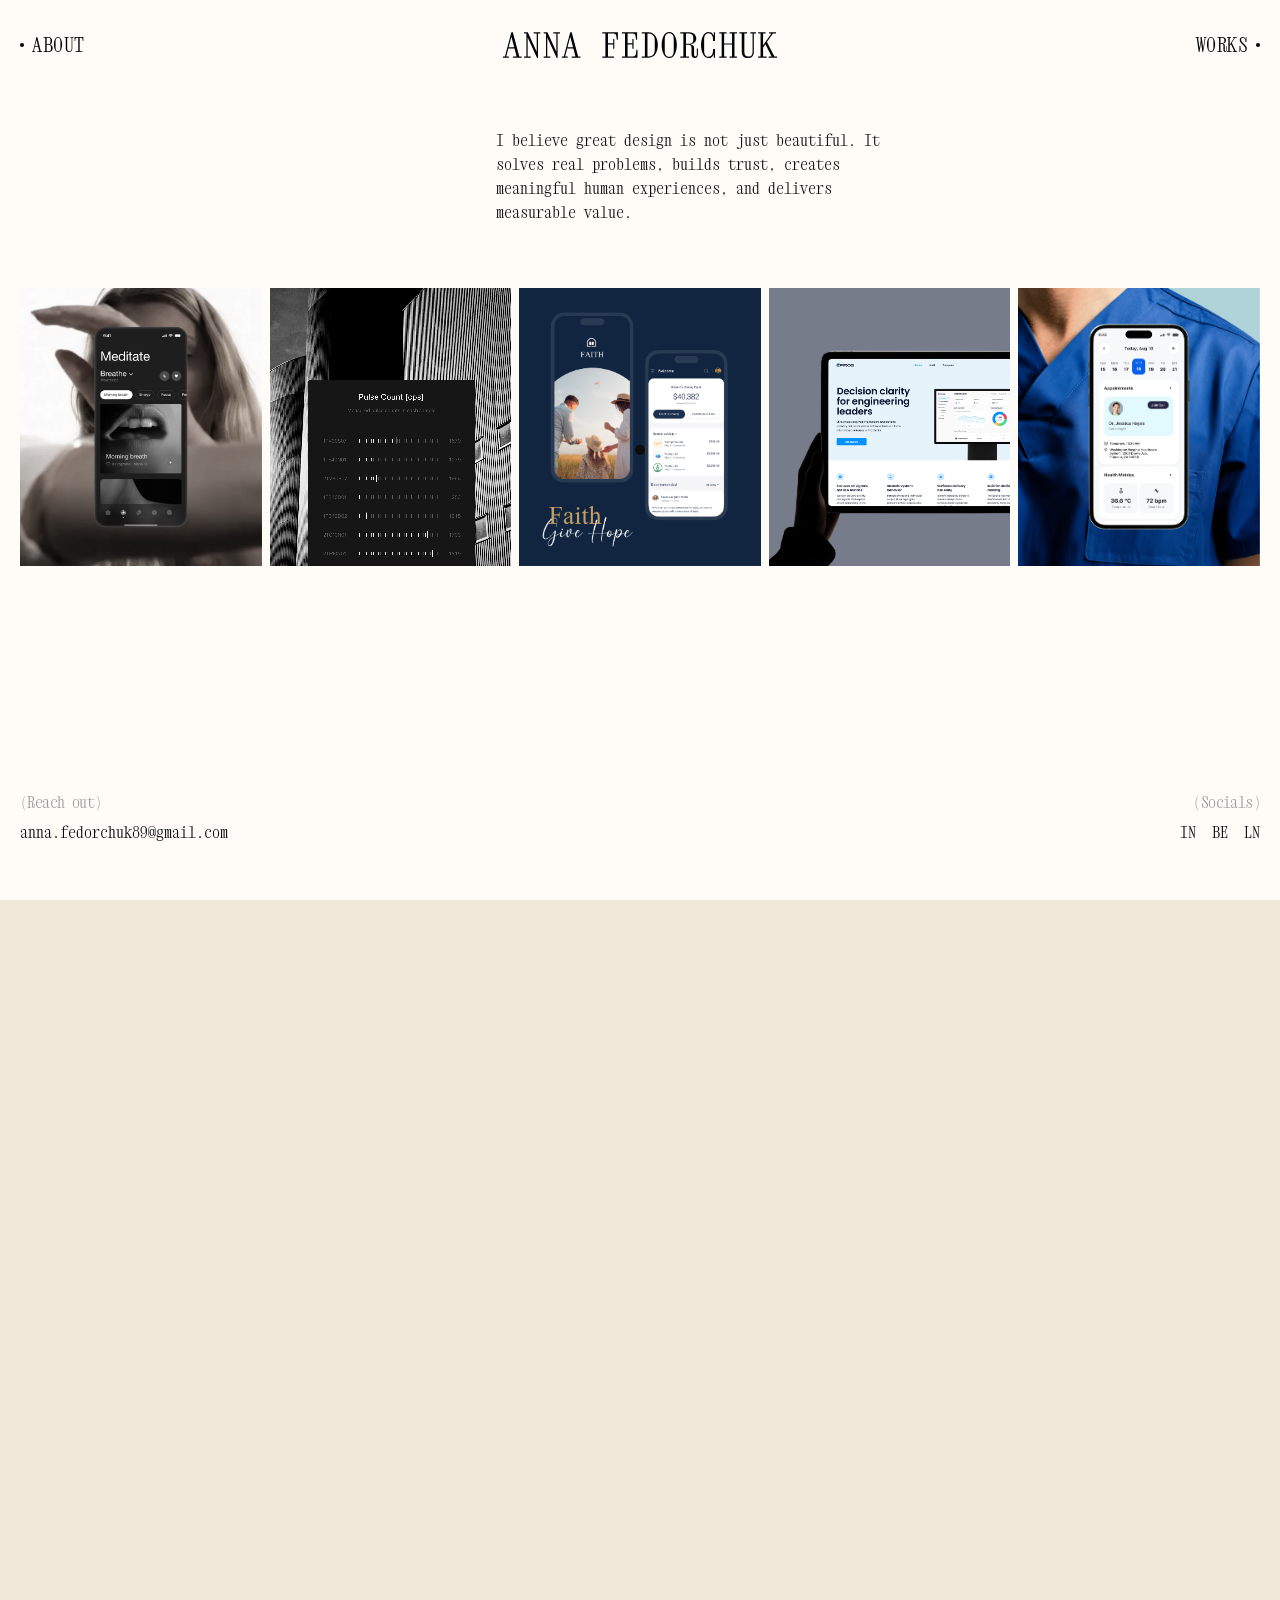
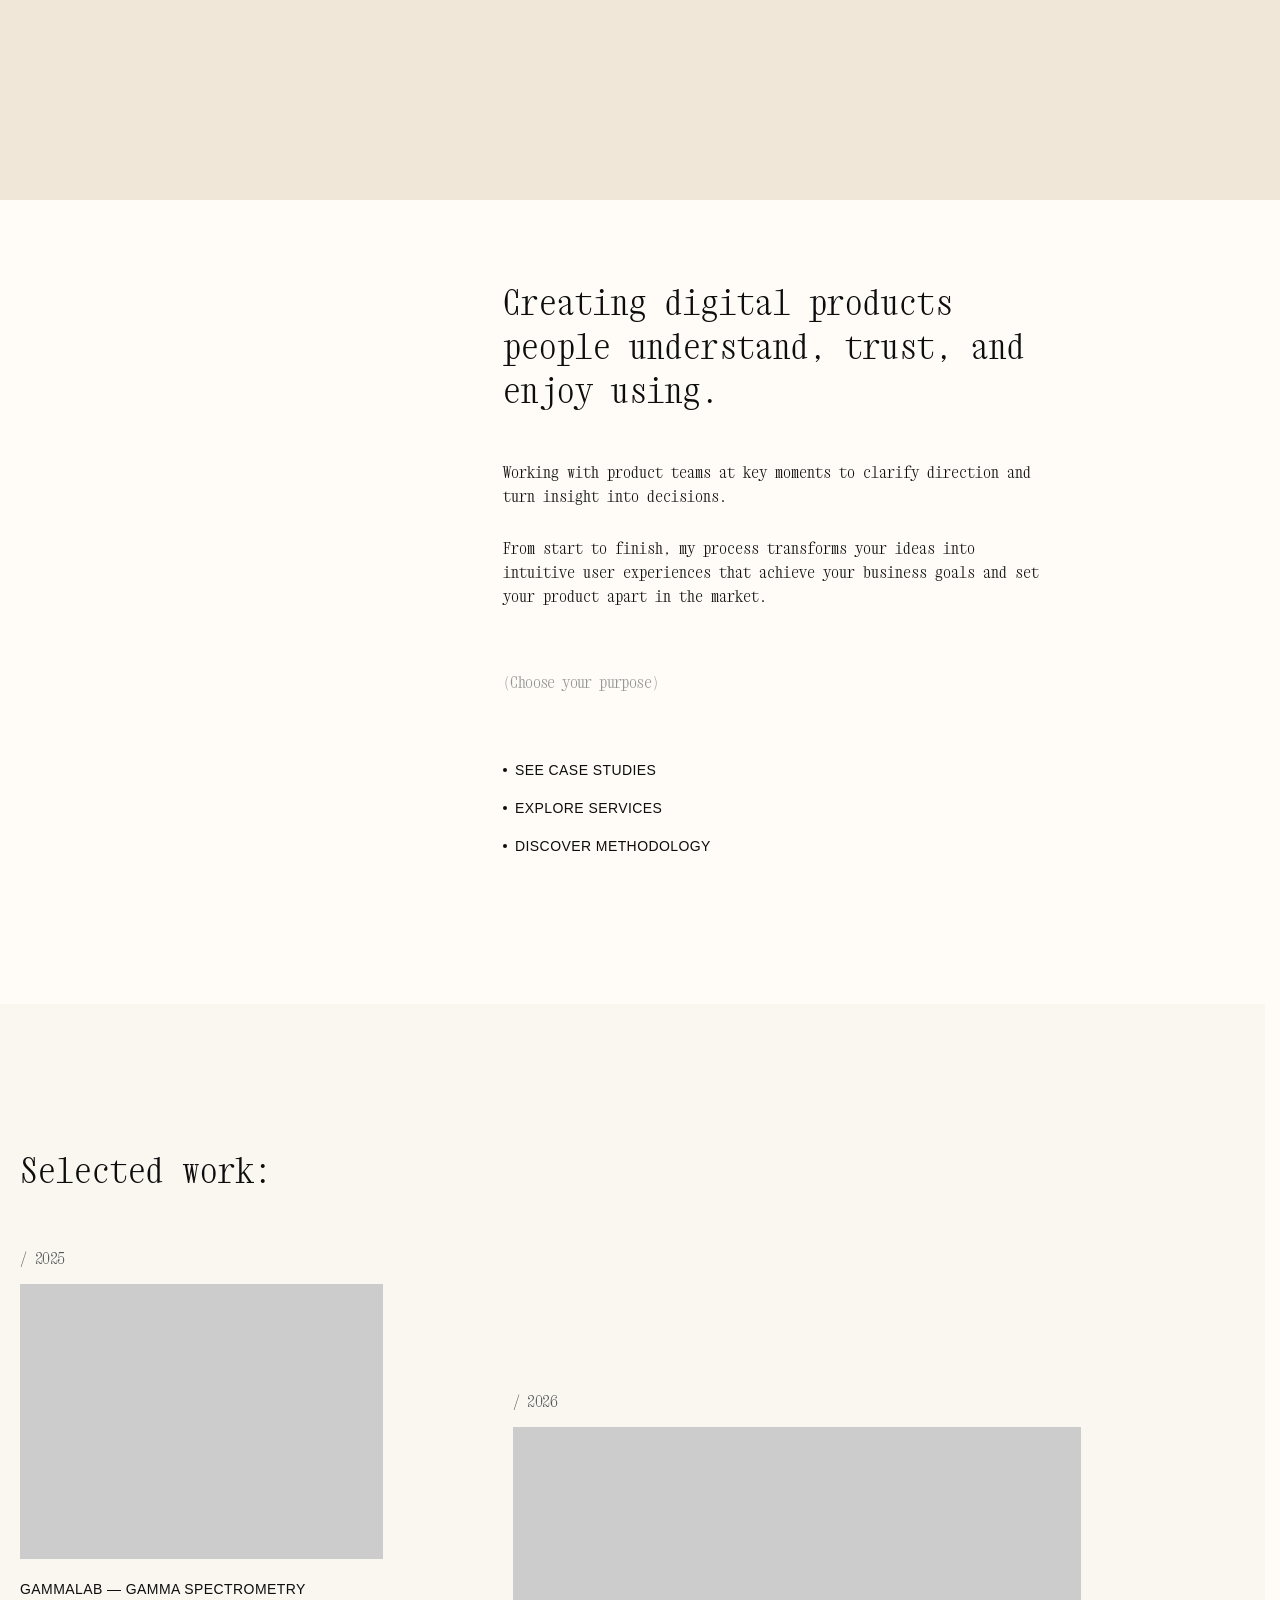
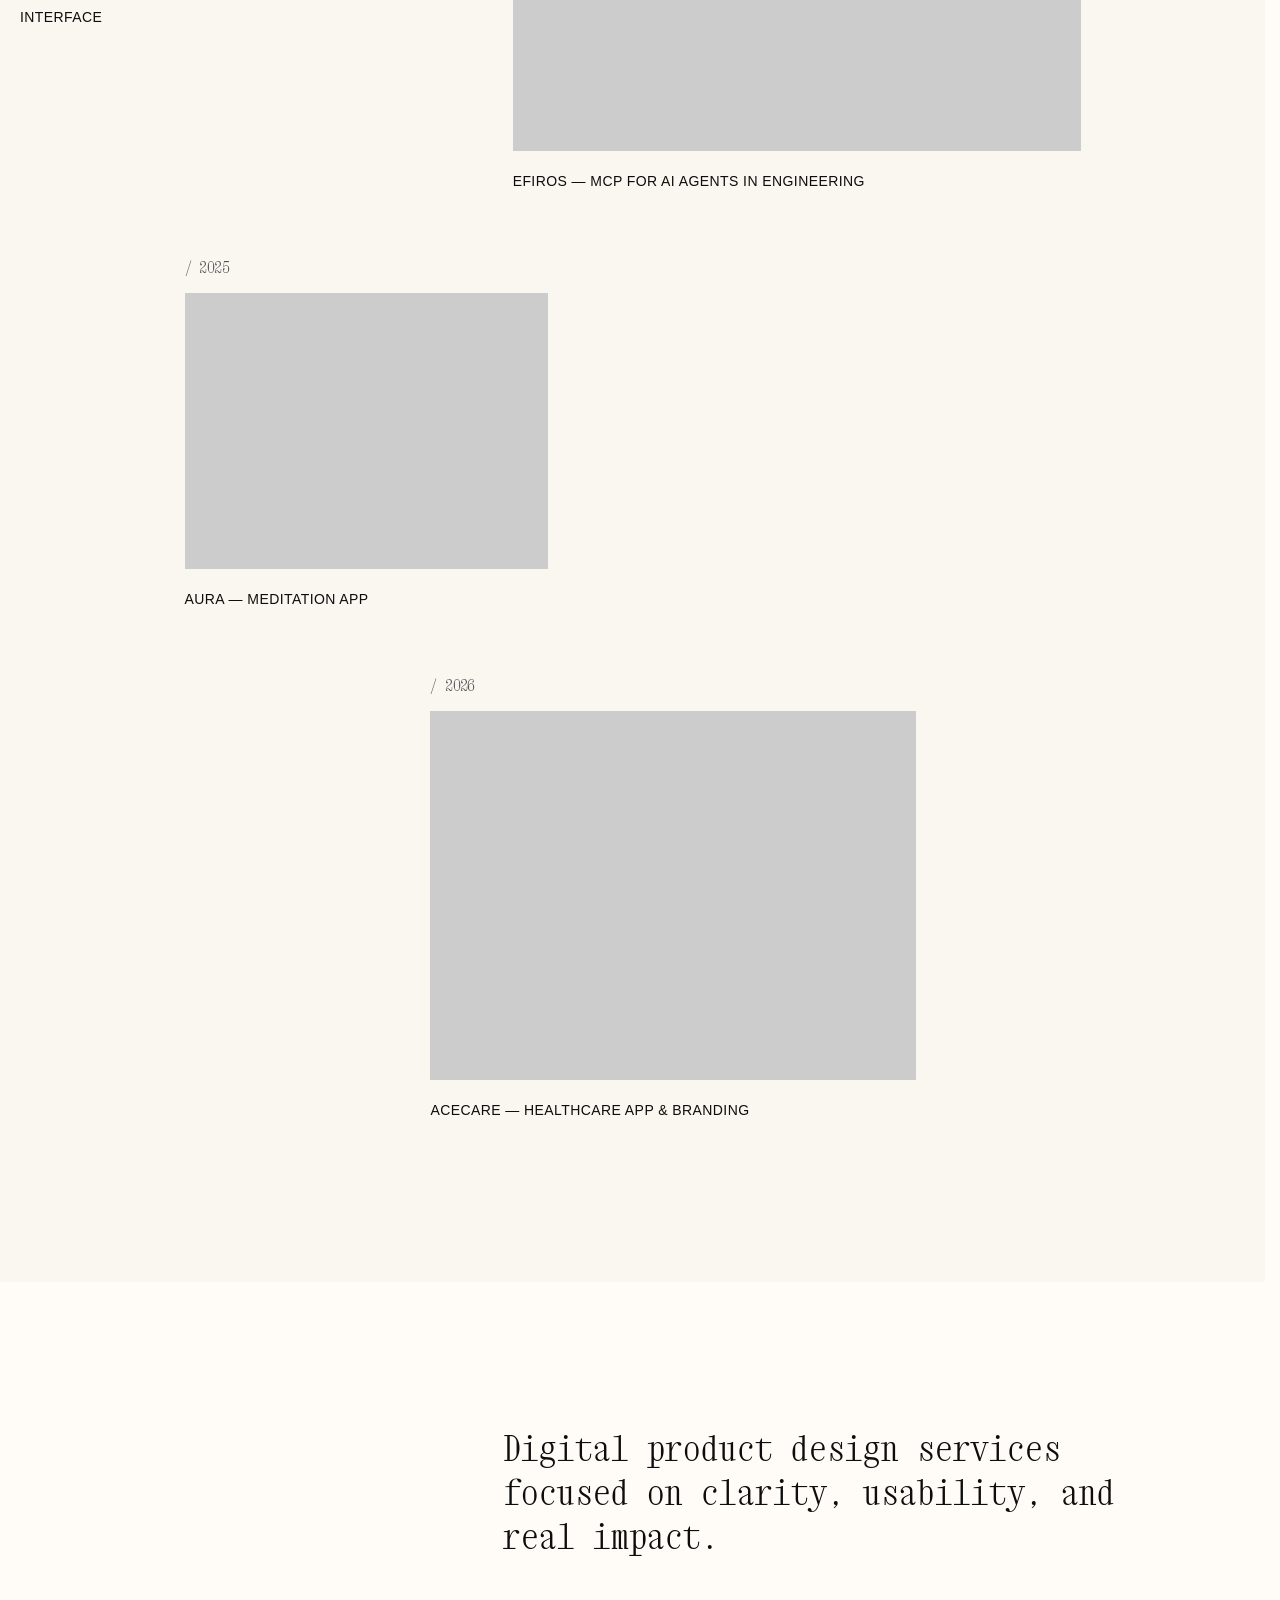
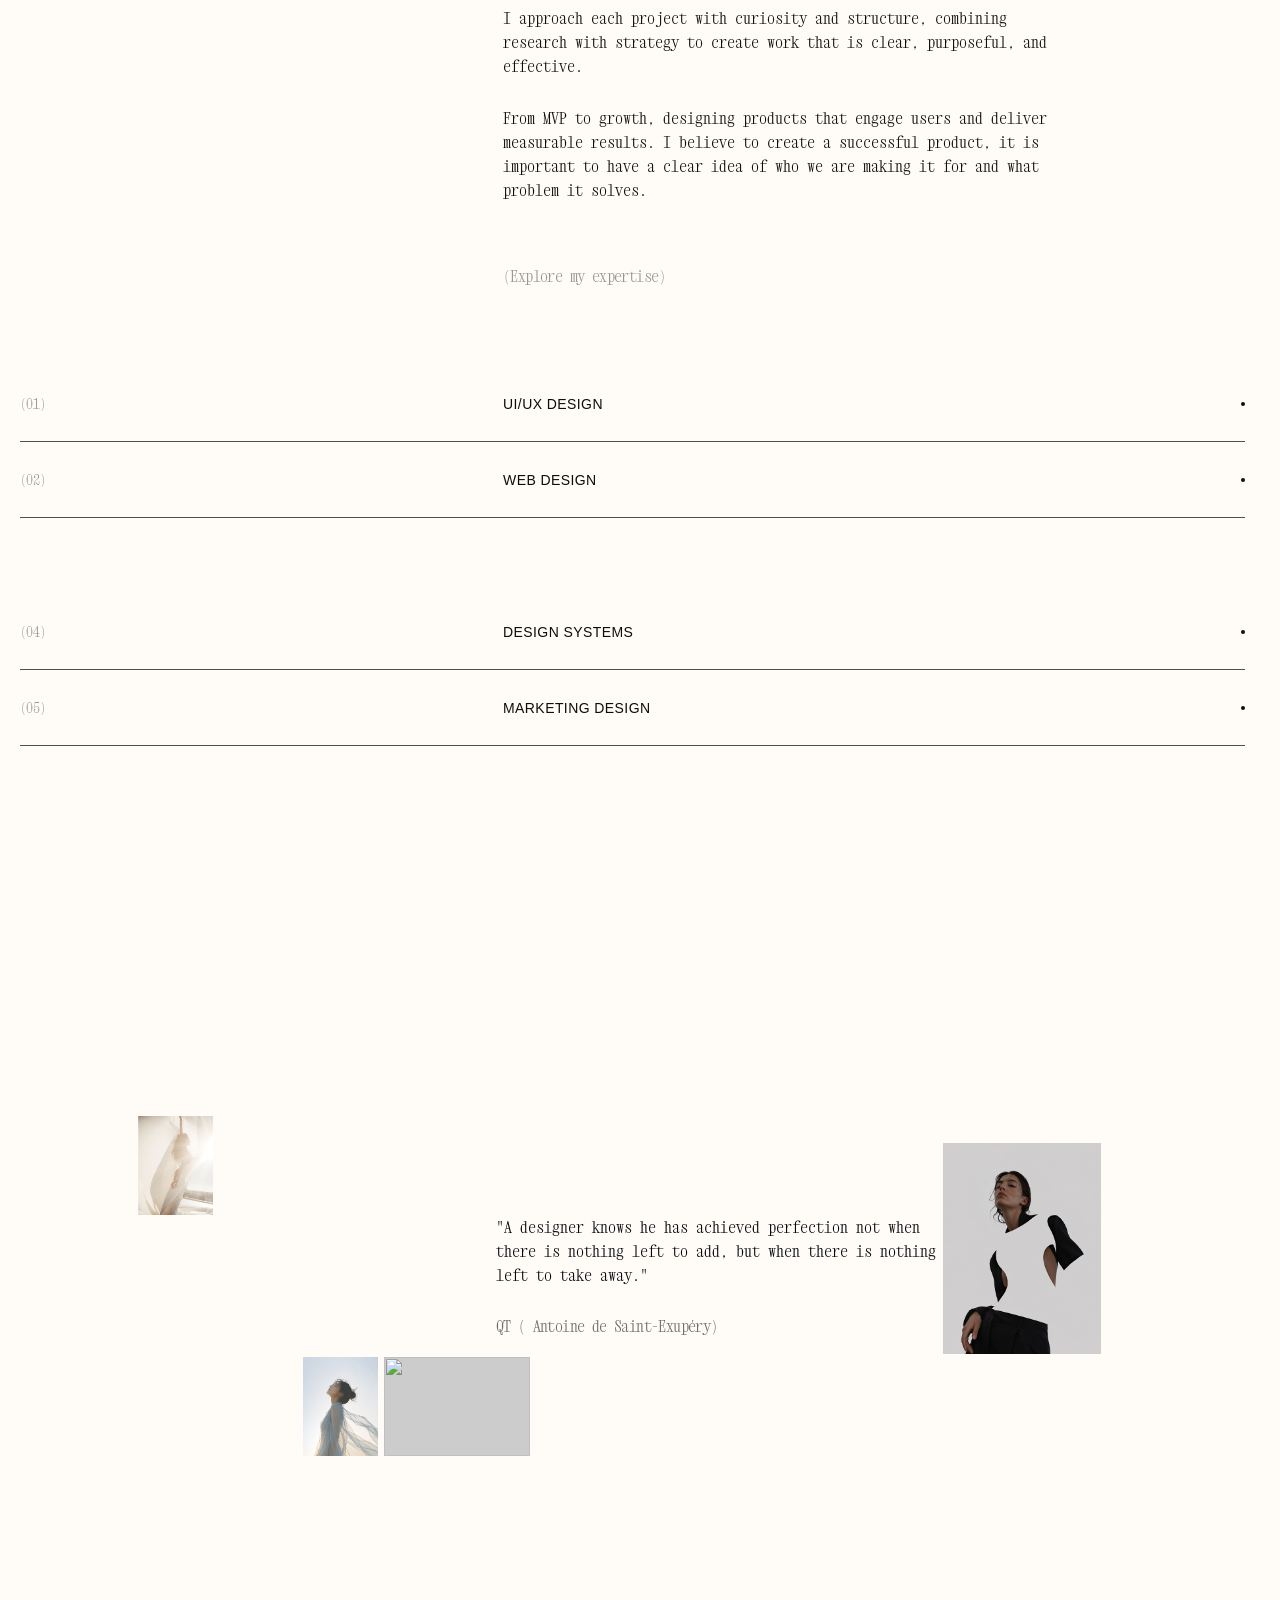
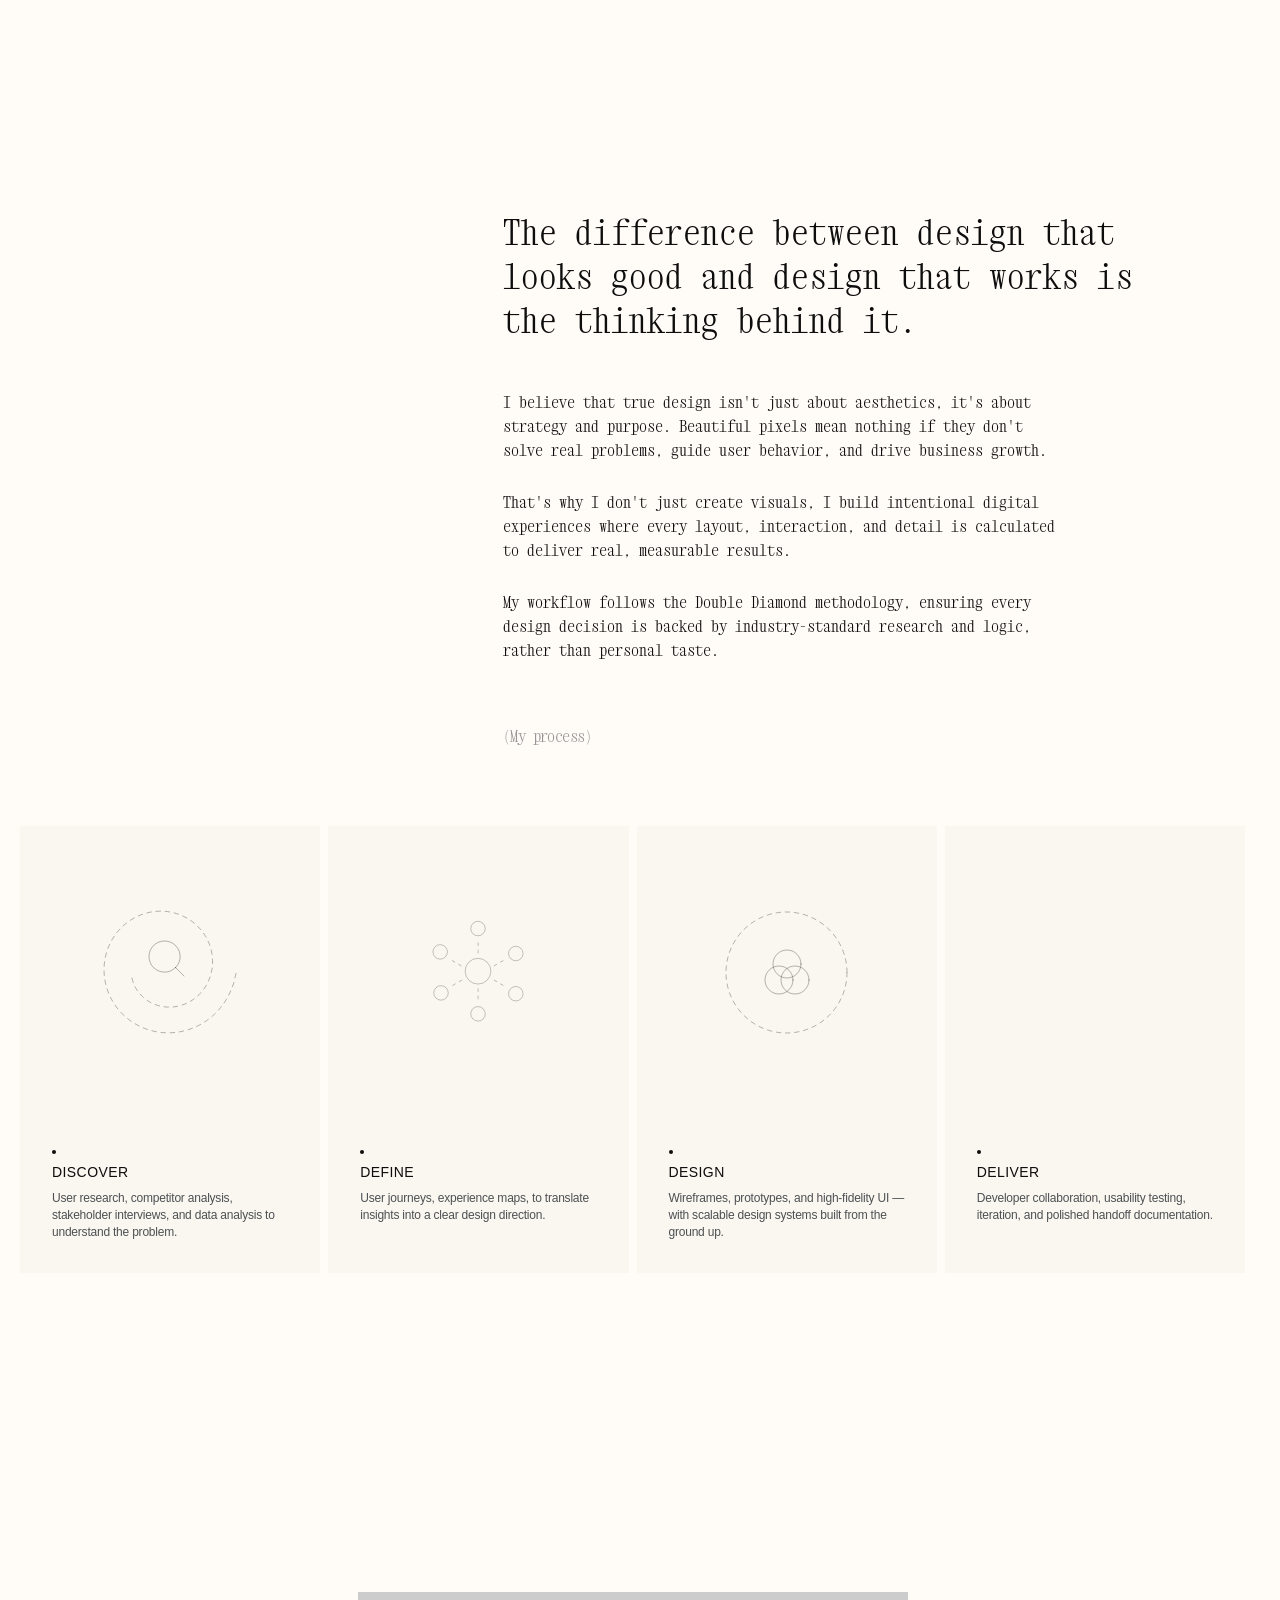
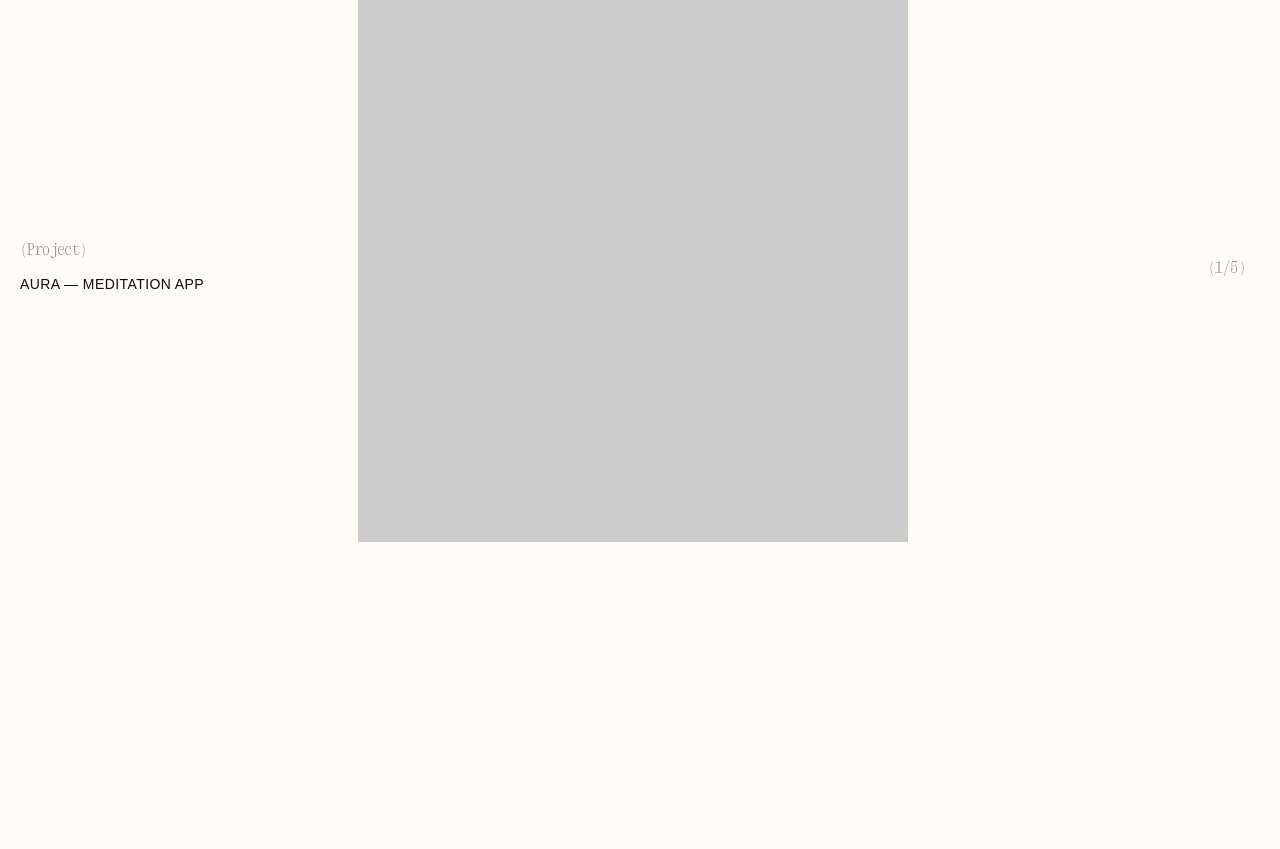
==== commit 506fbae8: "use compressed webm for faith promo video videopromo: 57.1MB -> 20.3MB in the showcase slider (index" ====
--- a/index.html
+++ b/index.html
@@ -1266,7 +1266,7 @@
     const projects = [
       { title: 'AURA — MEDITATION APP', video: 'aura/hover video 2.mp4', key: 'aura', startTime: 0 },
       { title: 'GAMMALAB — GAMMA SPECTROMETRY INTERFACE', video: 'gamma/videohover.mp4', key: 'gammalab', startTime: 0 },
-      { title: 'FAITH — GIVING PLATFORM', video: 'faith/videopromo.mp4', key: 'faith', startTime: 0 },
+      { title: 'FAITH — GIVING PLATFORM', video: 'faith/videopromo.webm', key: 'faith', startTime: 0 },
       { title: 'EFIROS — MCP FOR AI AGENTS IN ENGINEERING', video: 'efiros/videohoverhero.webm', key: 'efiros', startTime: 5 },
       { title: 'ACECARE — HEALTHCARE APP & BRANDING', video: 'AceCare/AceCare.png', key: 'acecare', startTime: 0 },
     ];
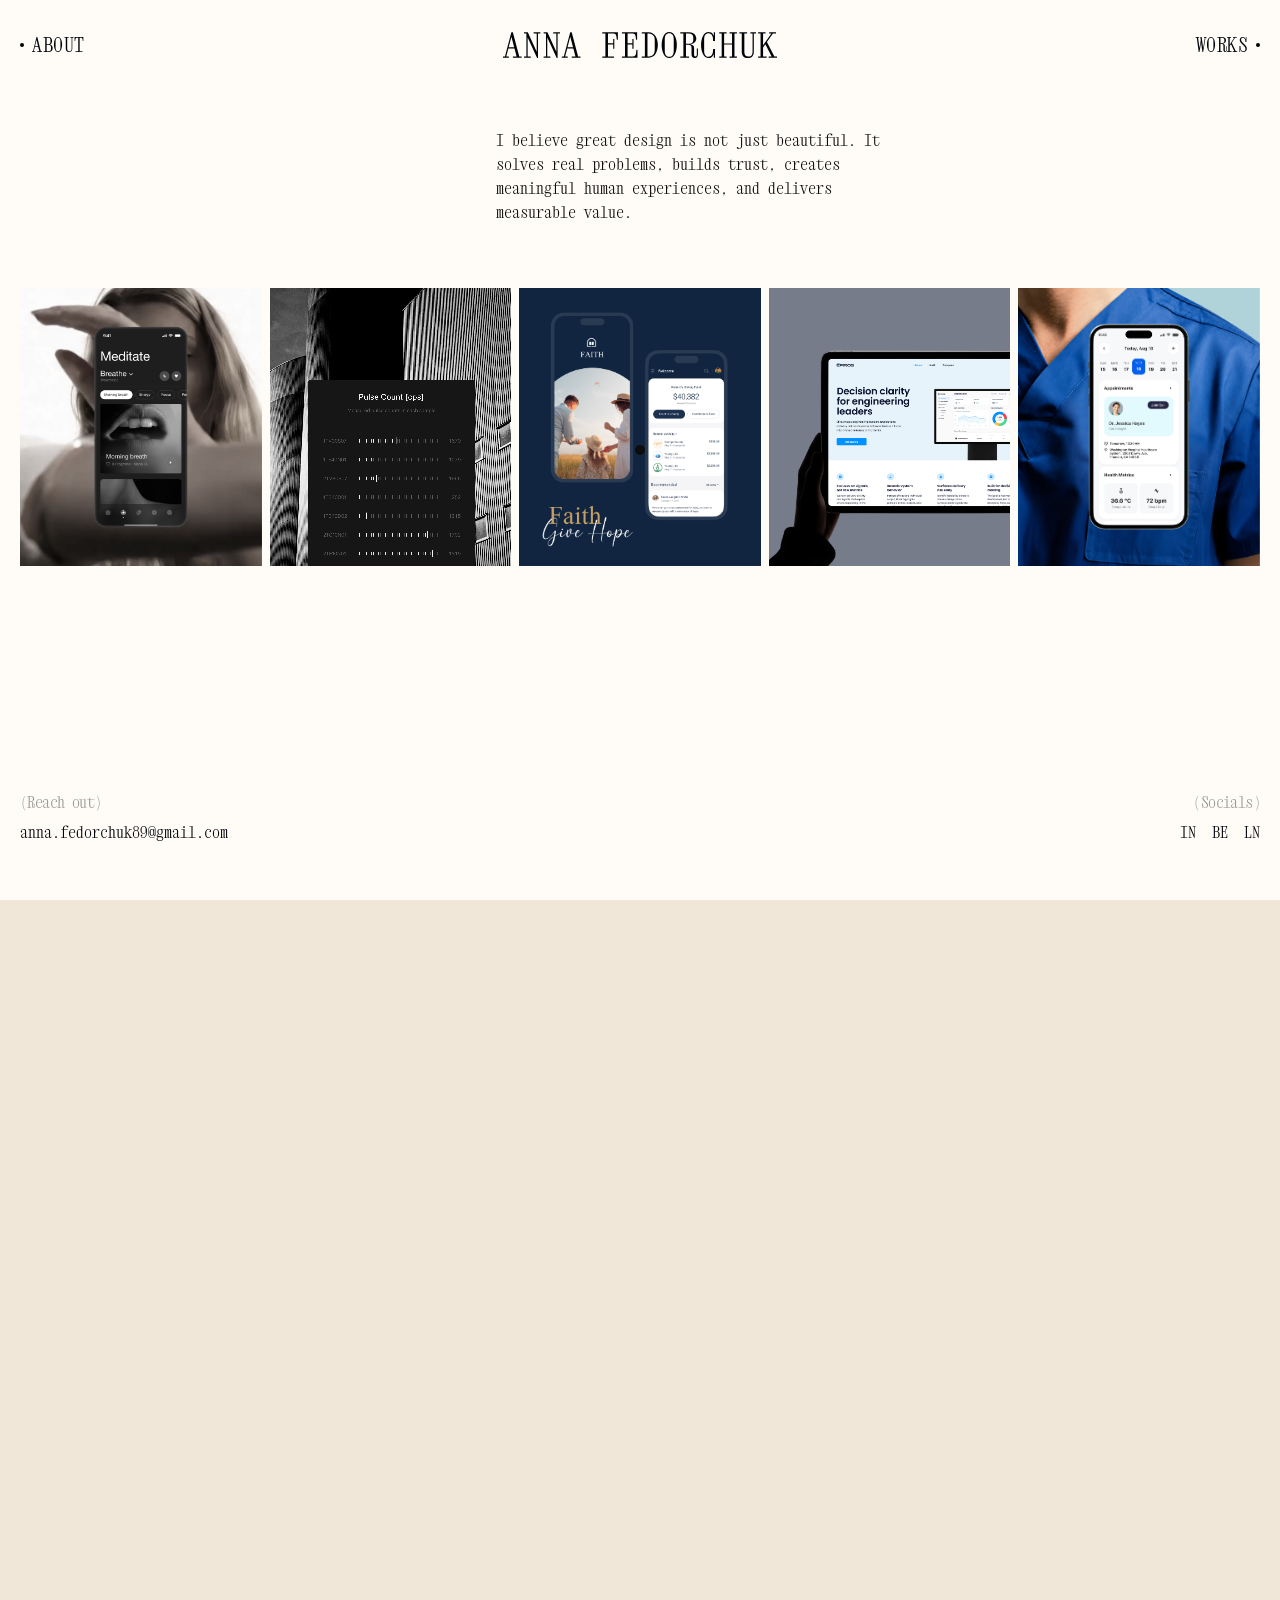
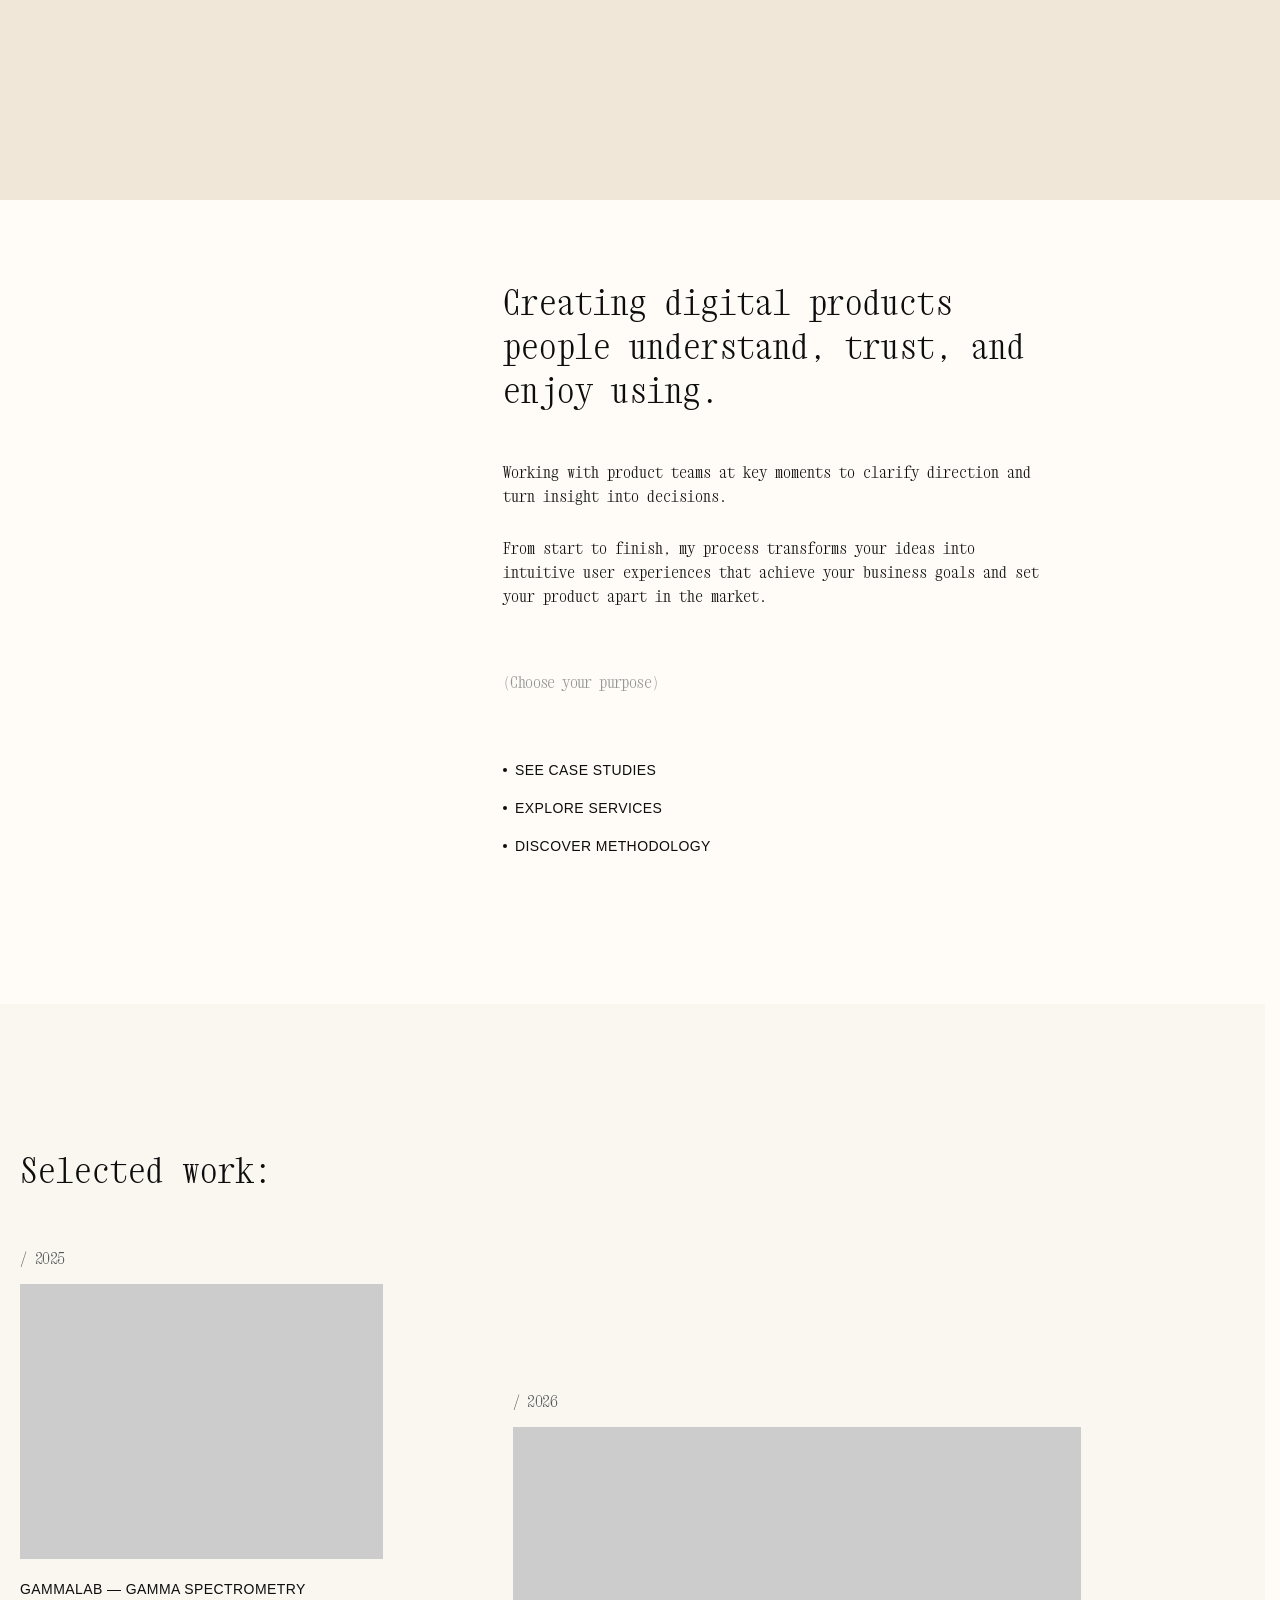
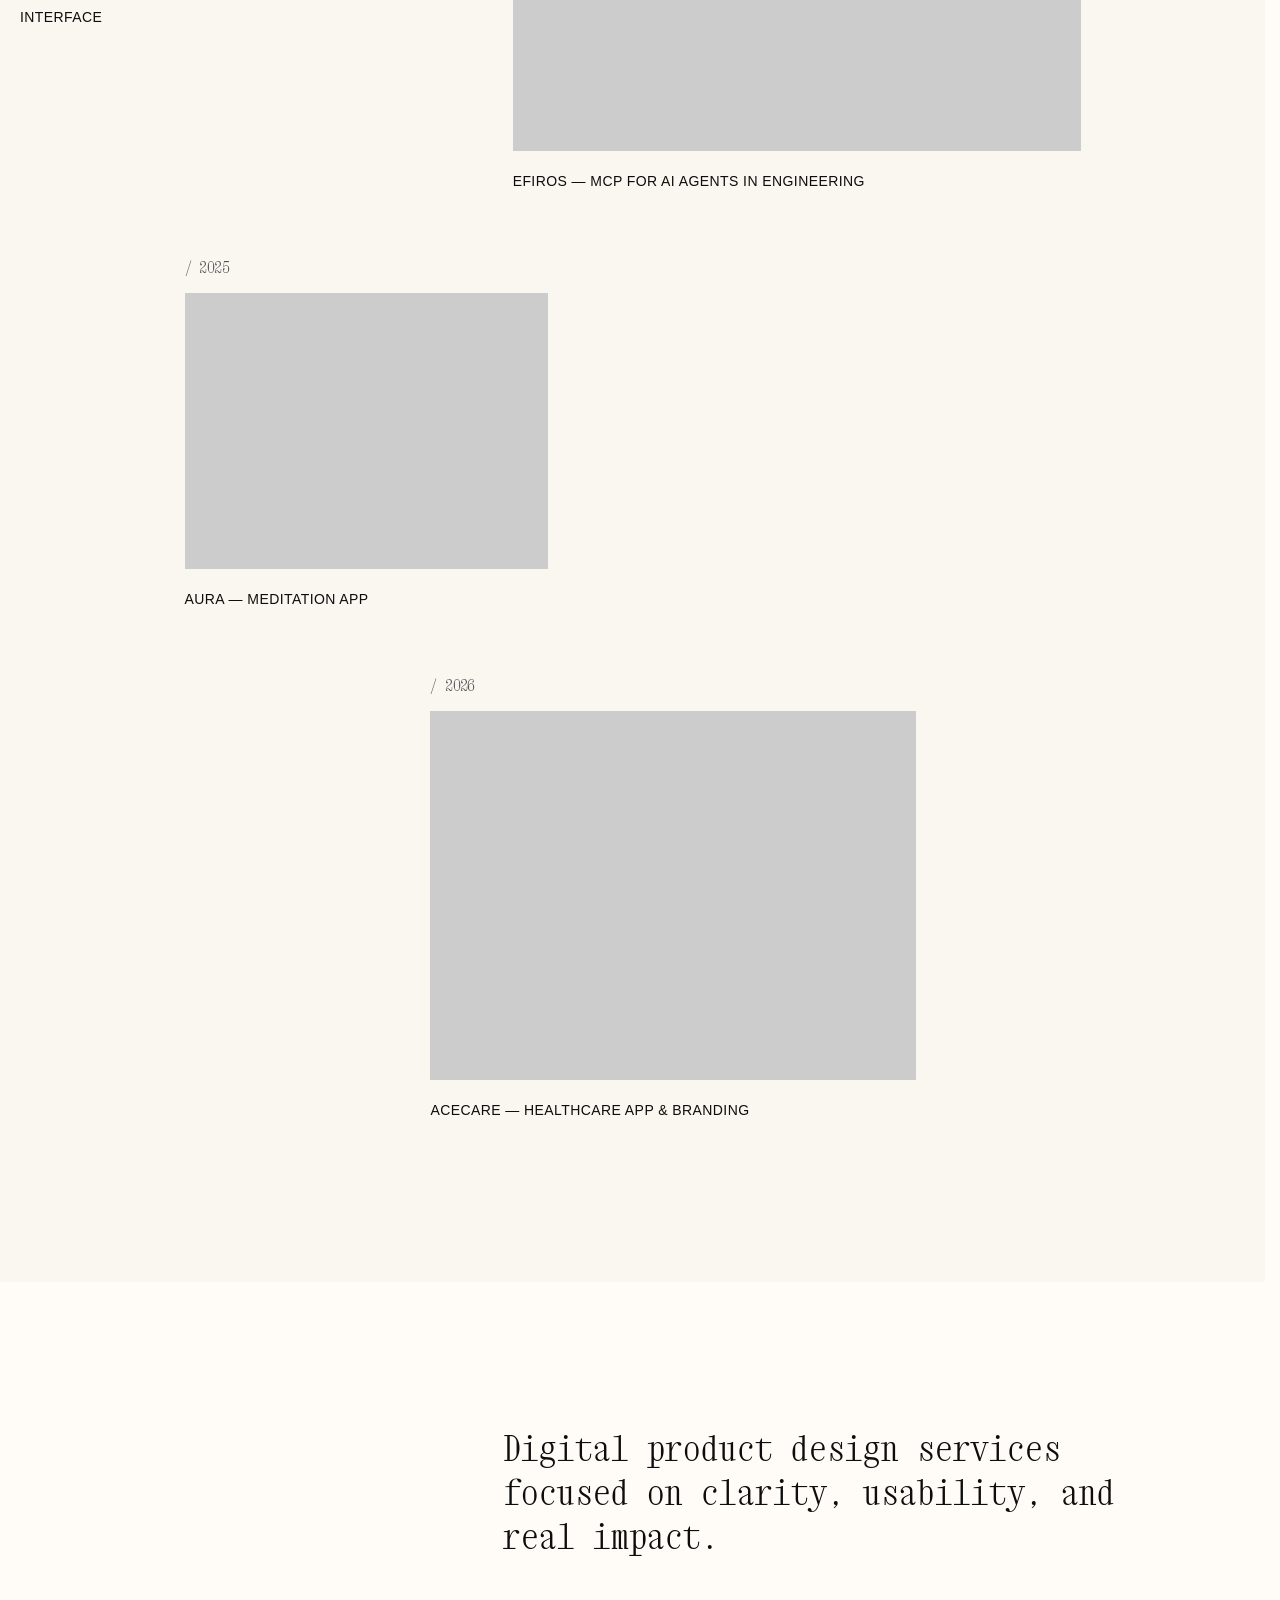
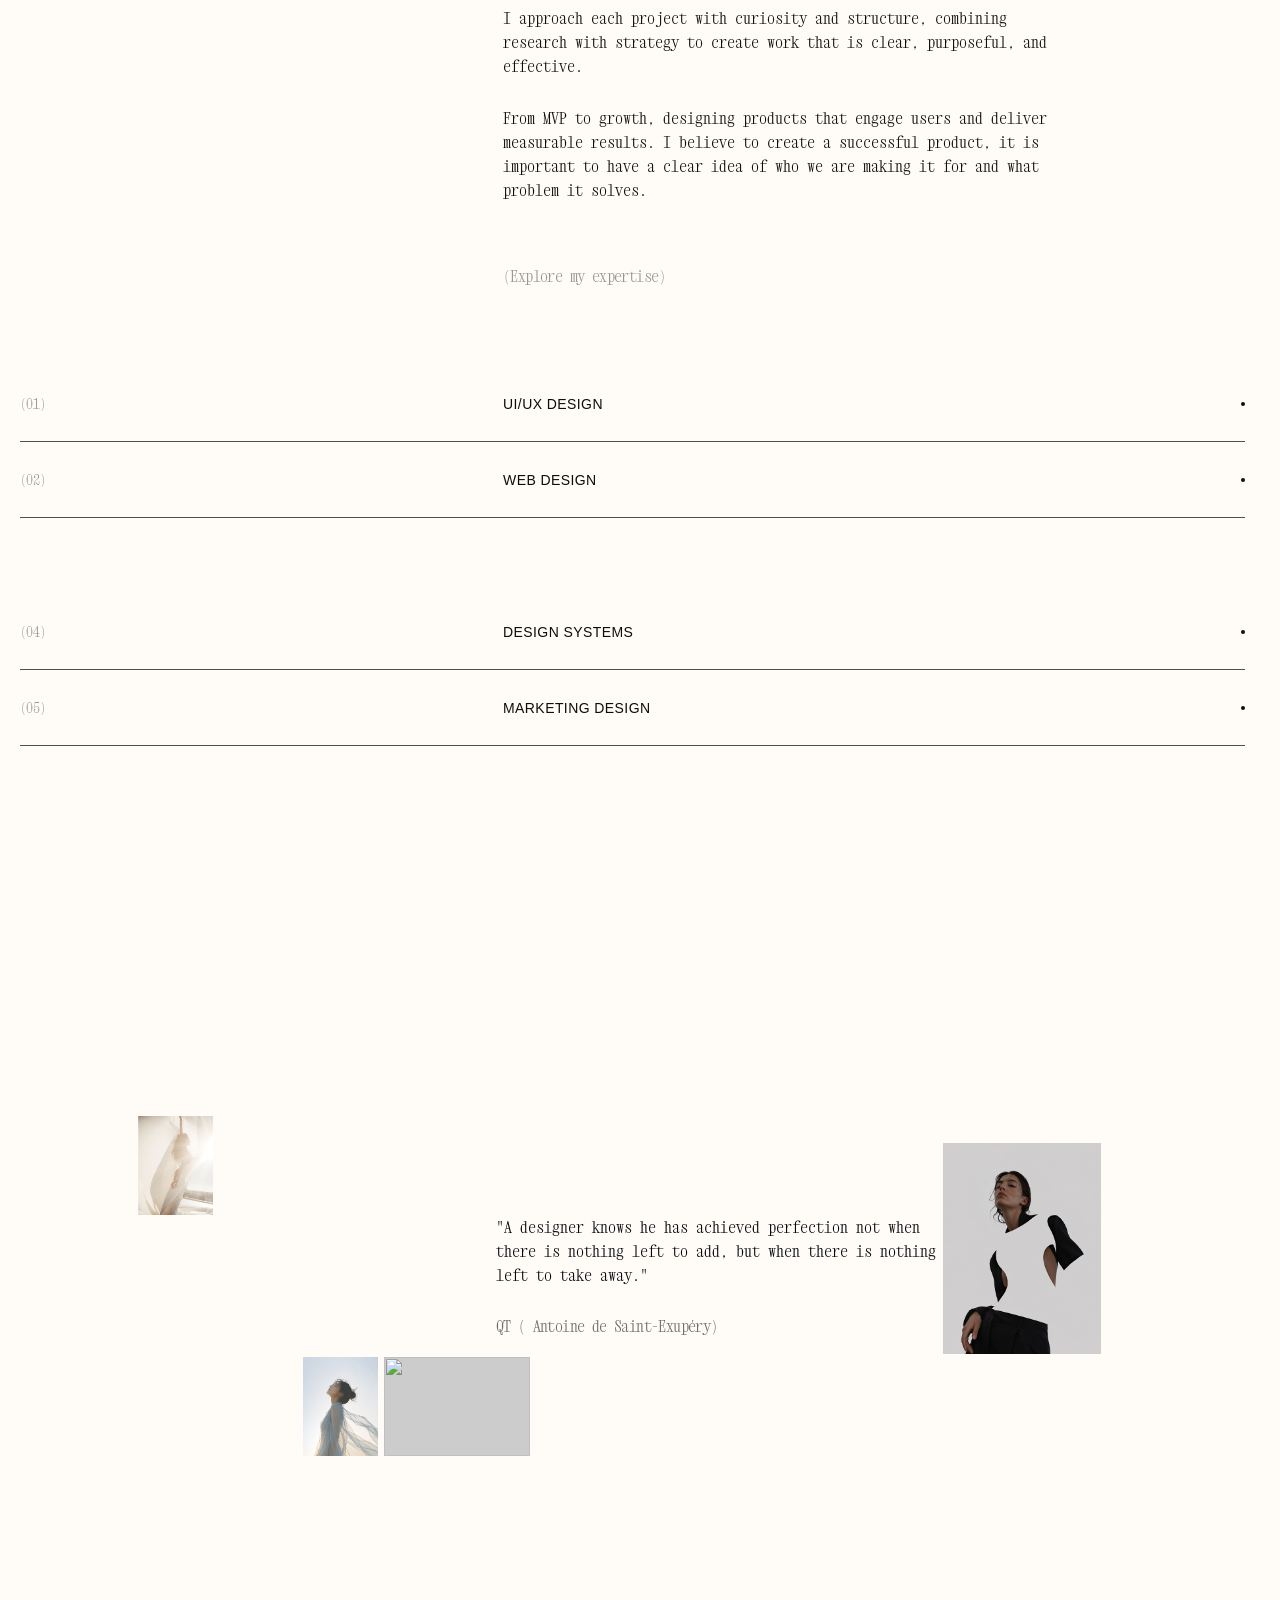
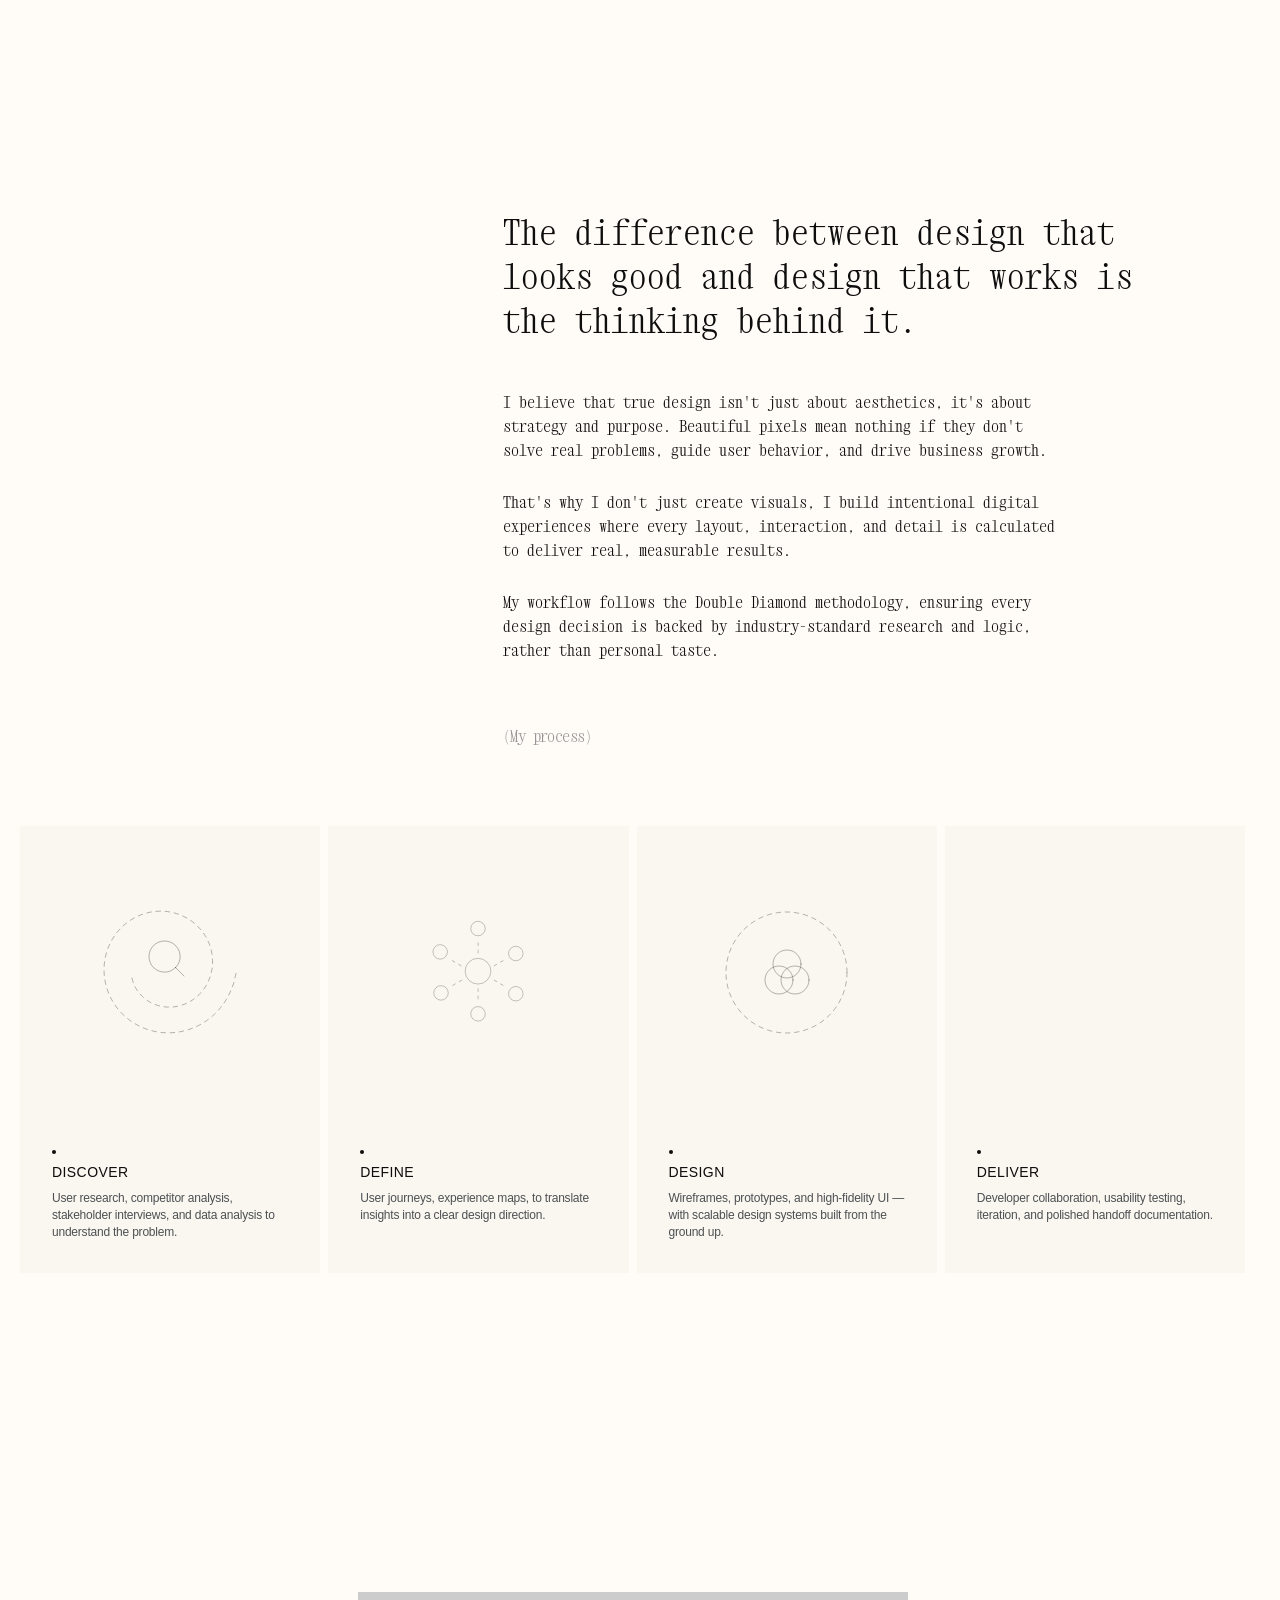
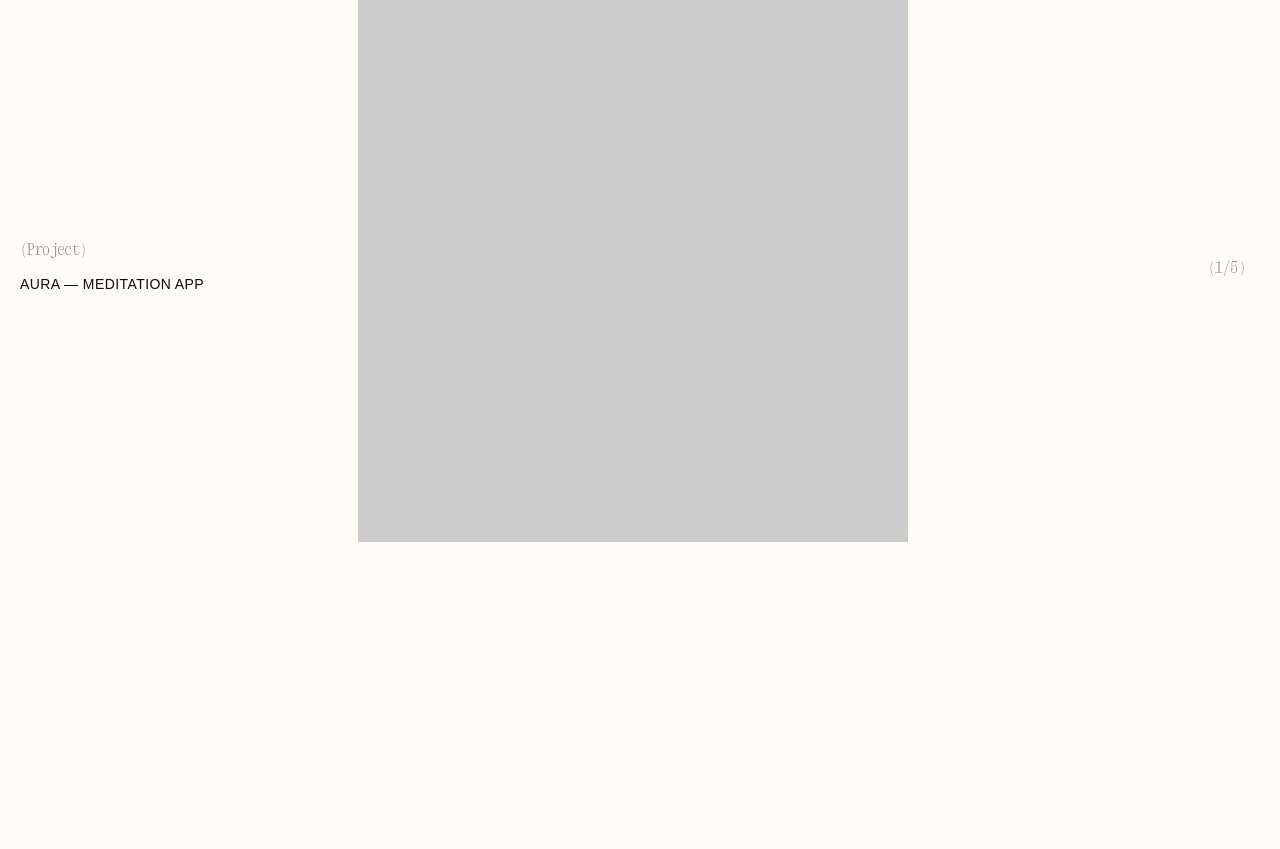
==== commit 28d36b20: "use compressed webm for faith hero-hover video Comp 3: 33.9MB -> 3.7MB (faith hero photo hover). Rem" ====
--- a/index.html
+++ b/index.html
@@ -633,7 +633,7 @@
       <div class="hero-photo" data-url="https://www.behance.net/gallery/226776733/Giving-platform">
         <div class="photo-clip" style="position: relative;">
           <img class="hero-image-main" src="faith/cover2.png" style="width: 100%; height: 100%; object-fit: cover; object-position: center; display: block;">
-          <video class="hero-video-hover" src="faith/Comp 3.mp4" autoplay muted loop style="width: 100%; height: 100%; object-fit: cover; object-position: center; display: none; position: absolute; top: 0; left: 0;"></video>
+          <video class="hero-video-hover" src="faith/Comp 3.webm" autoplay muted loop style="width: 100%; height: 100%; object-fit: cover; object-position: center; display: none; position: absolute; top: 0; left: 0;"></video>
         </div>
         <span class="hero-label">Faith — Giving Platform</span>
       </div>
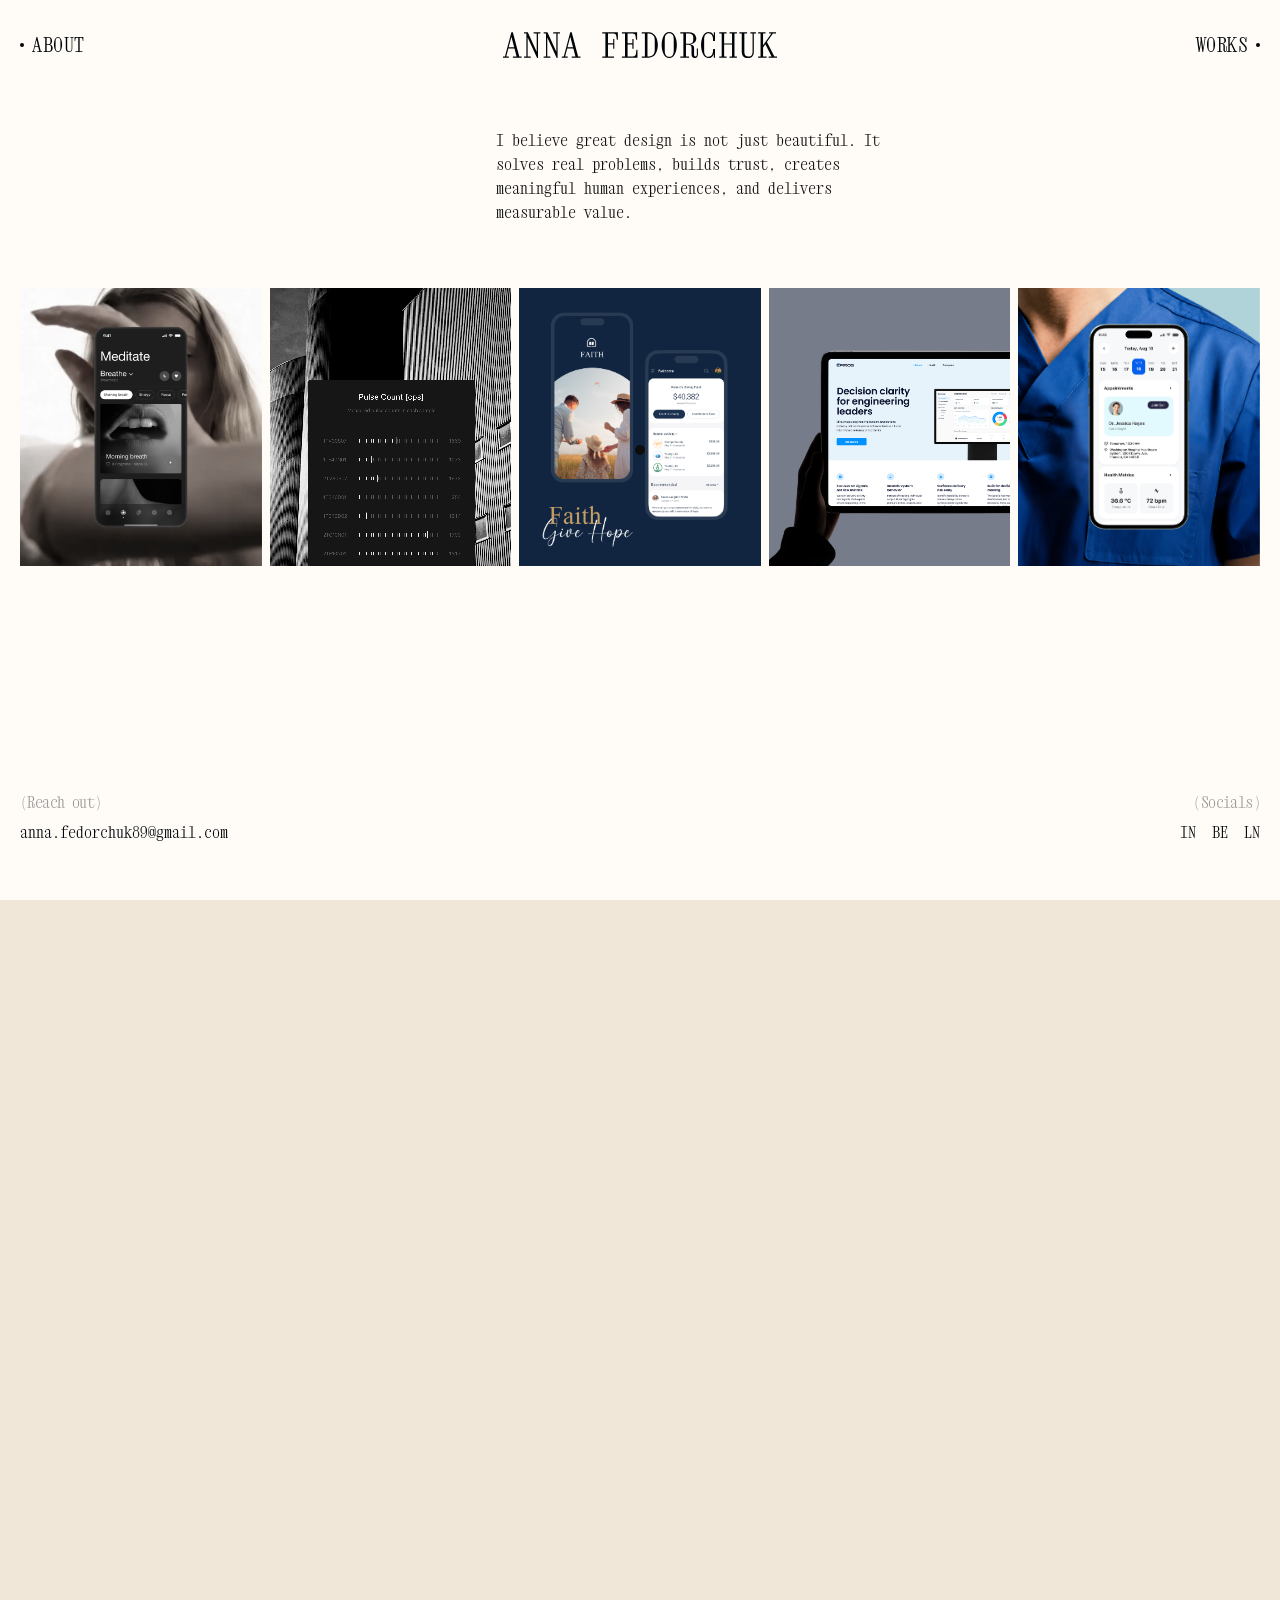
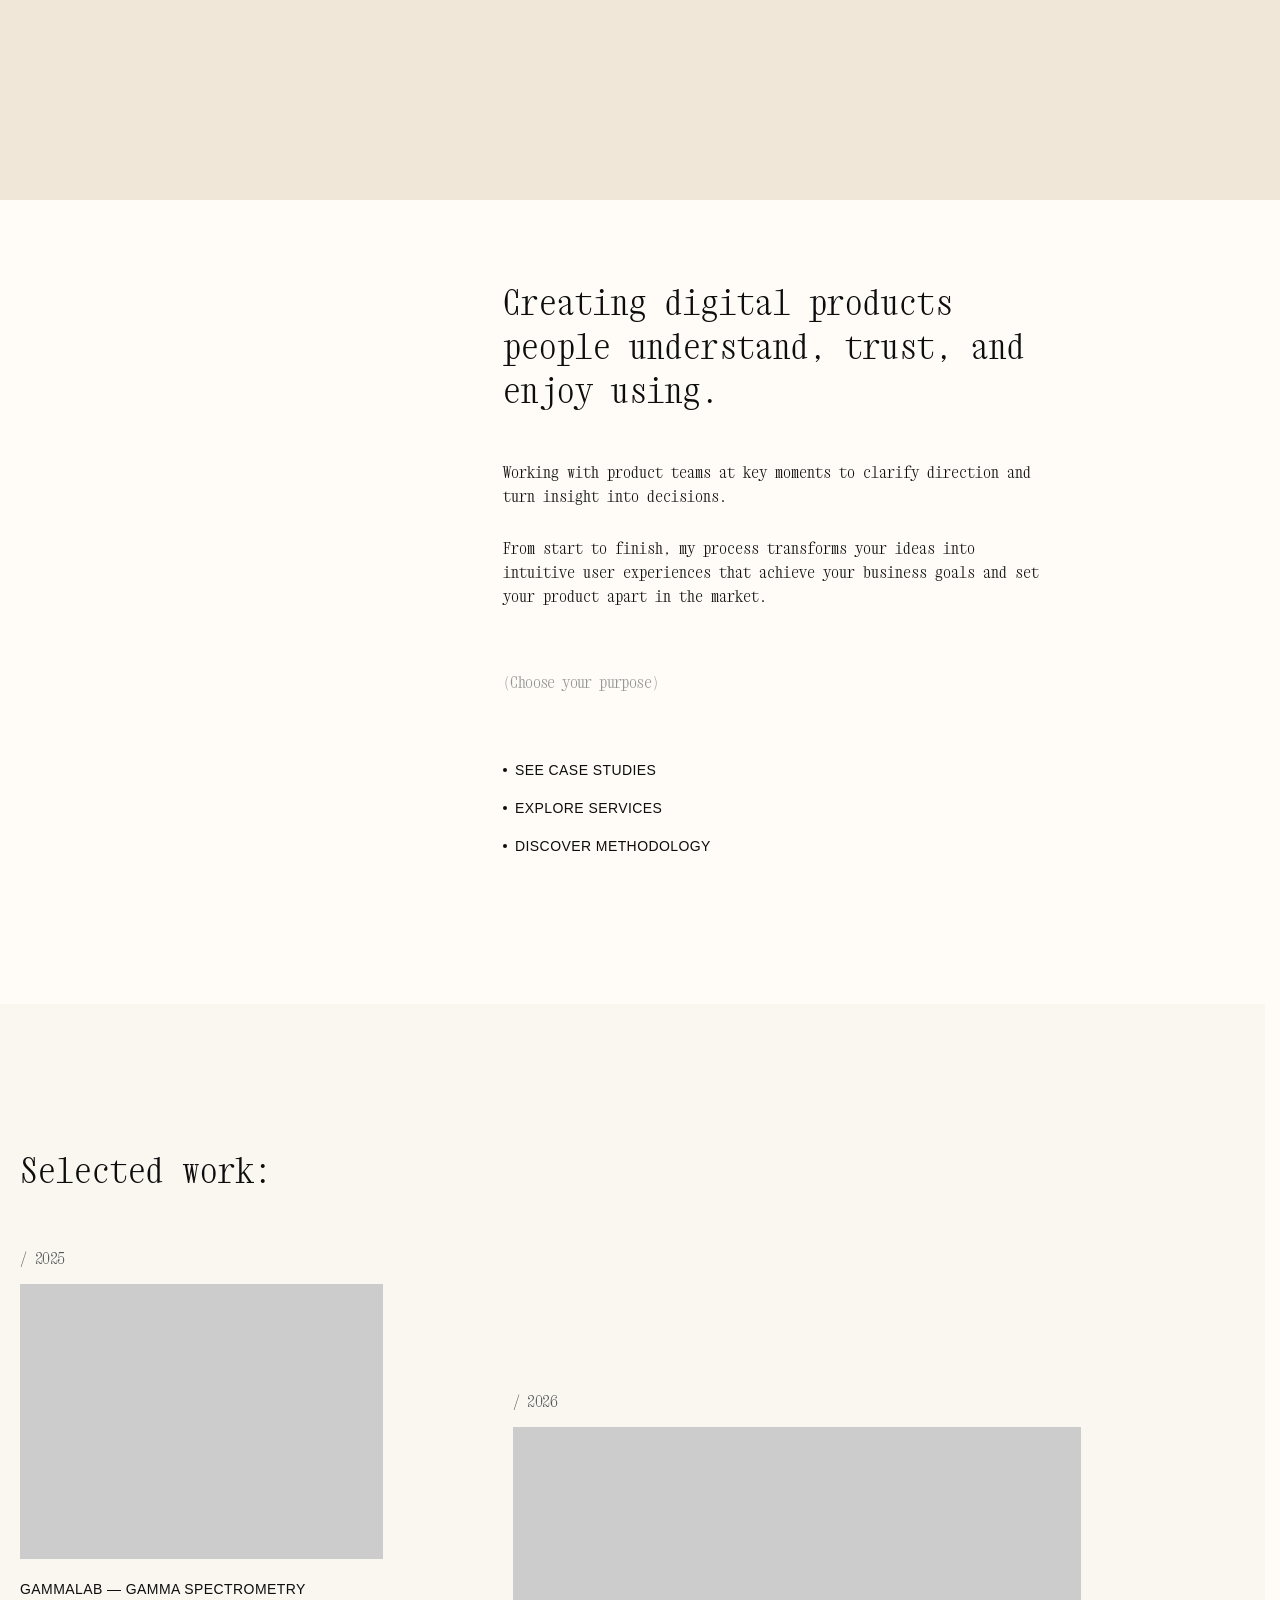
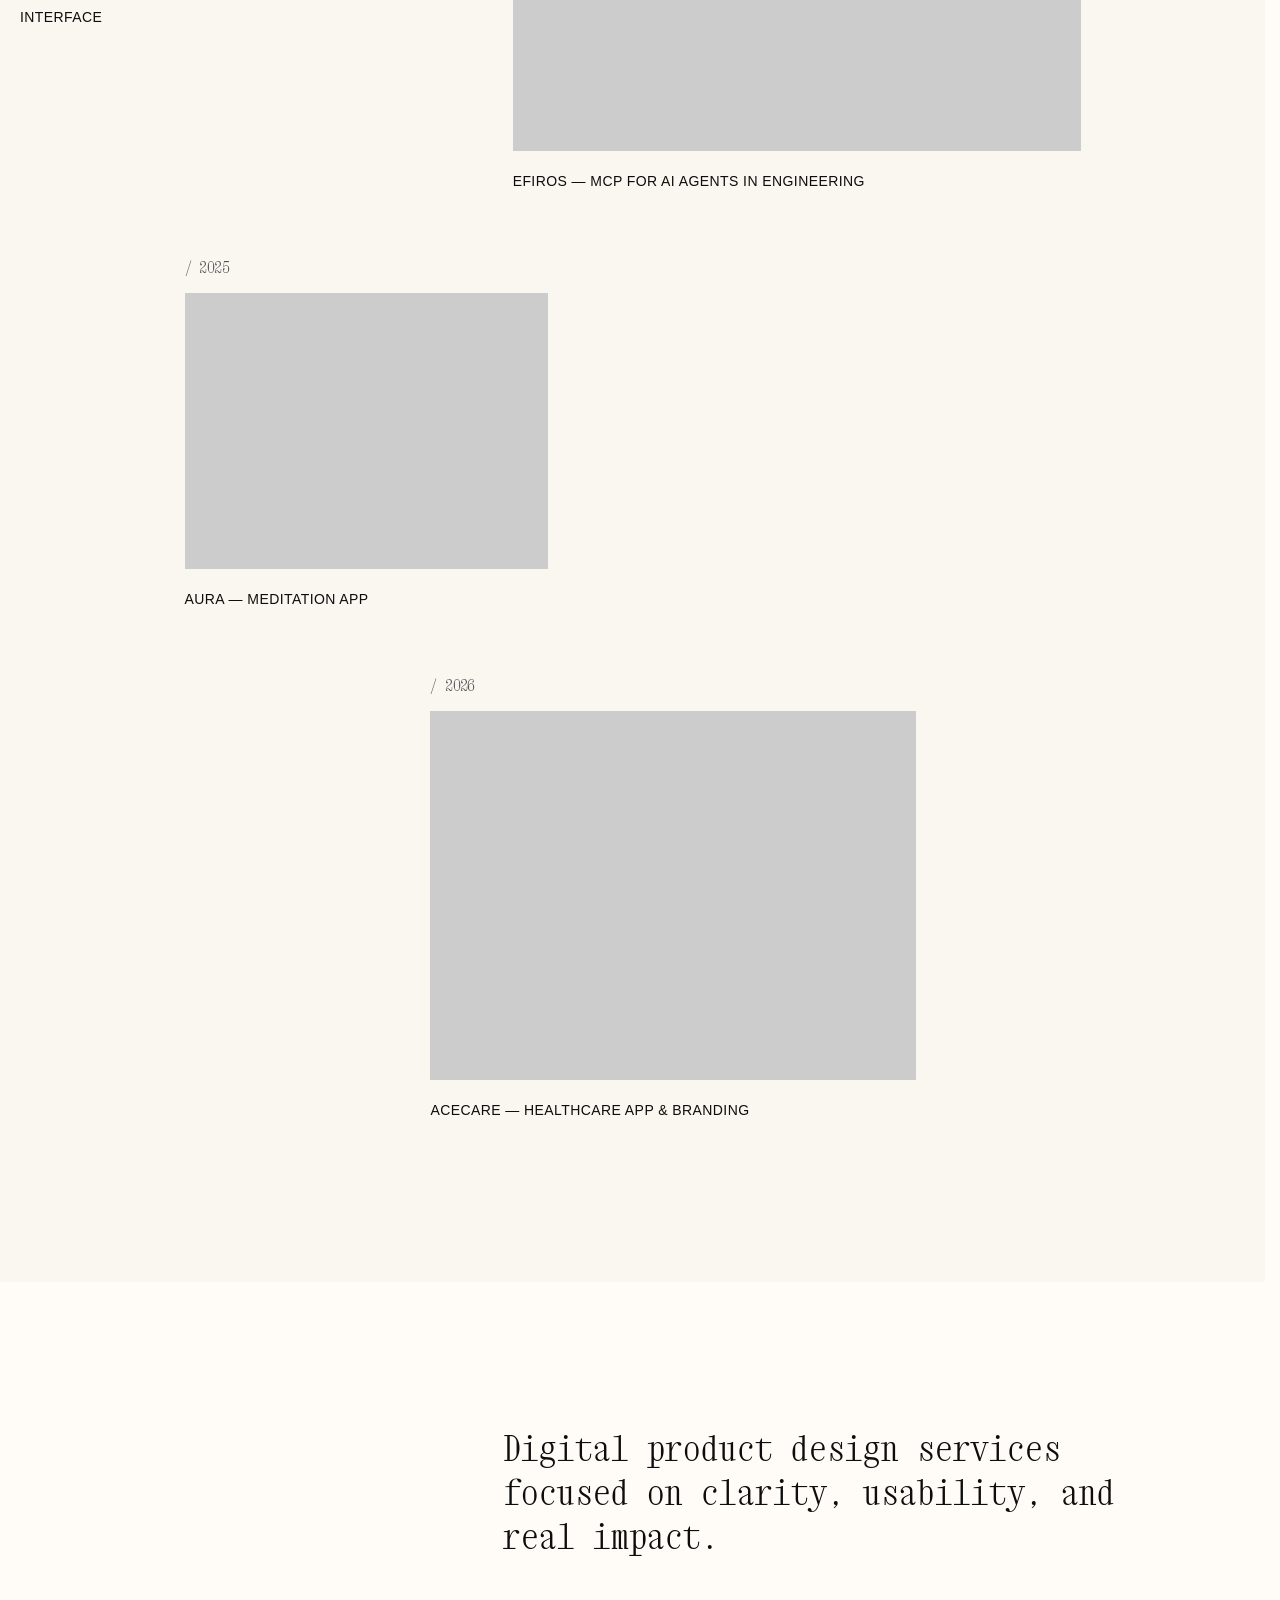
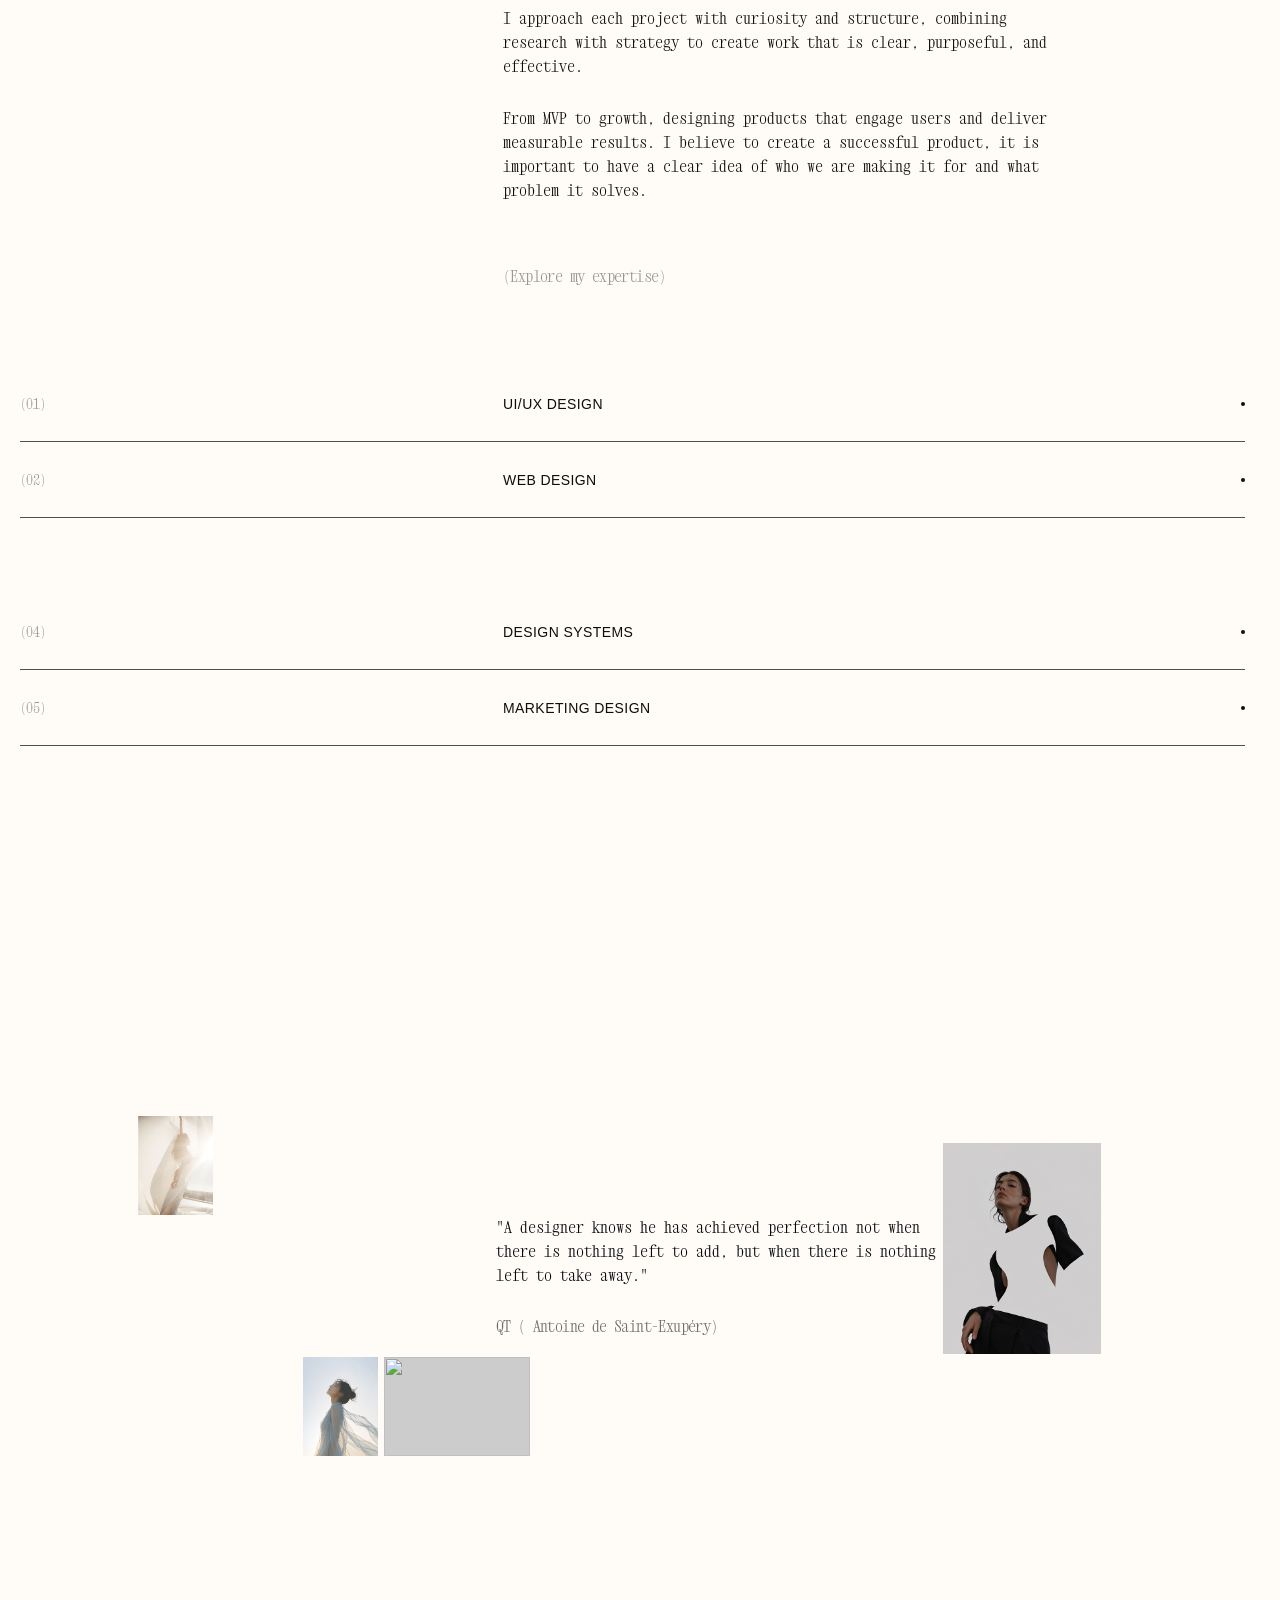
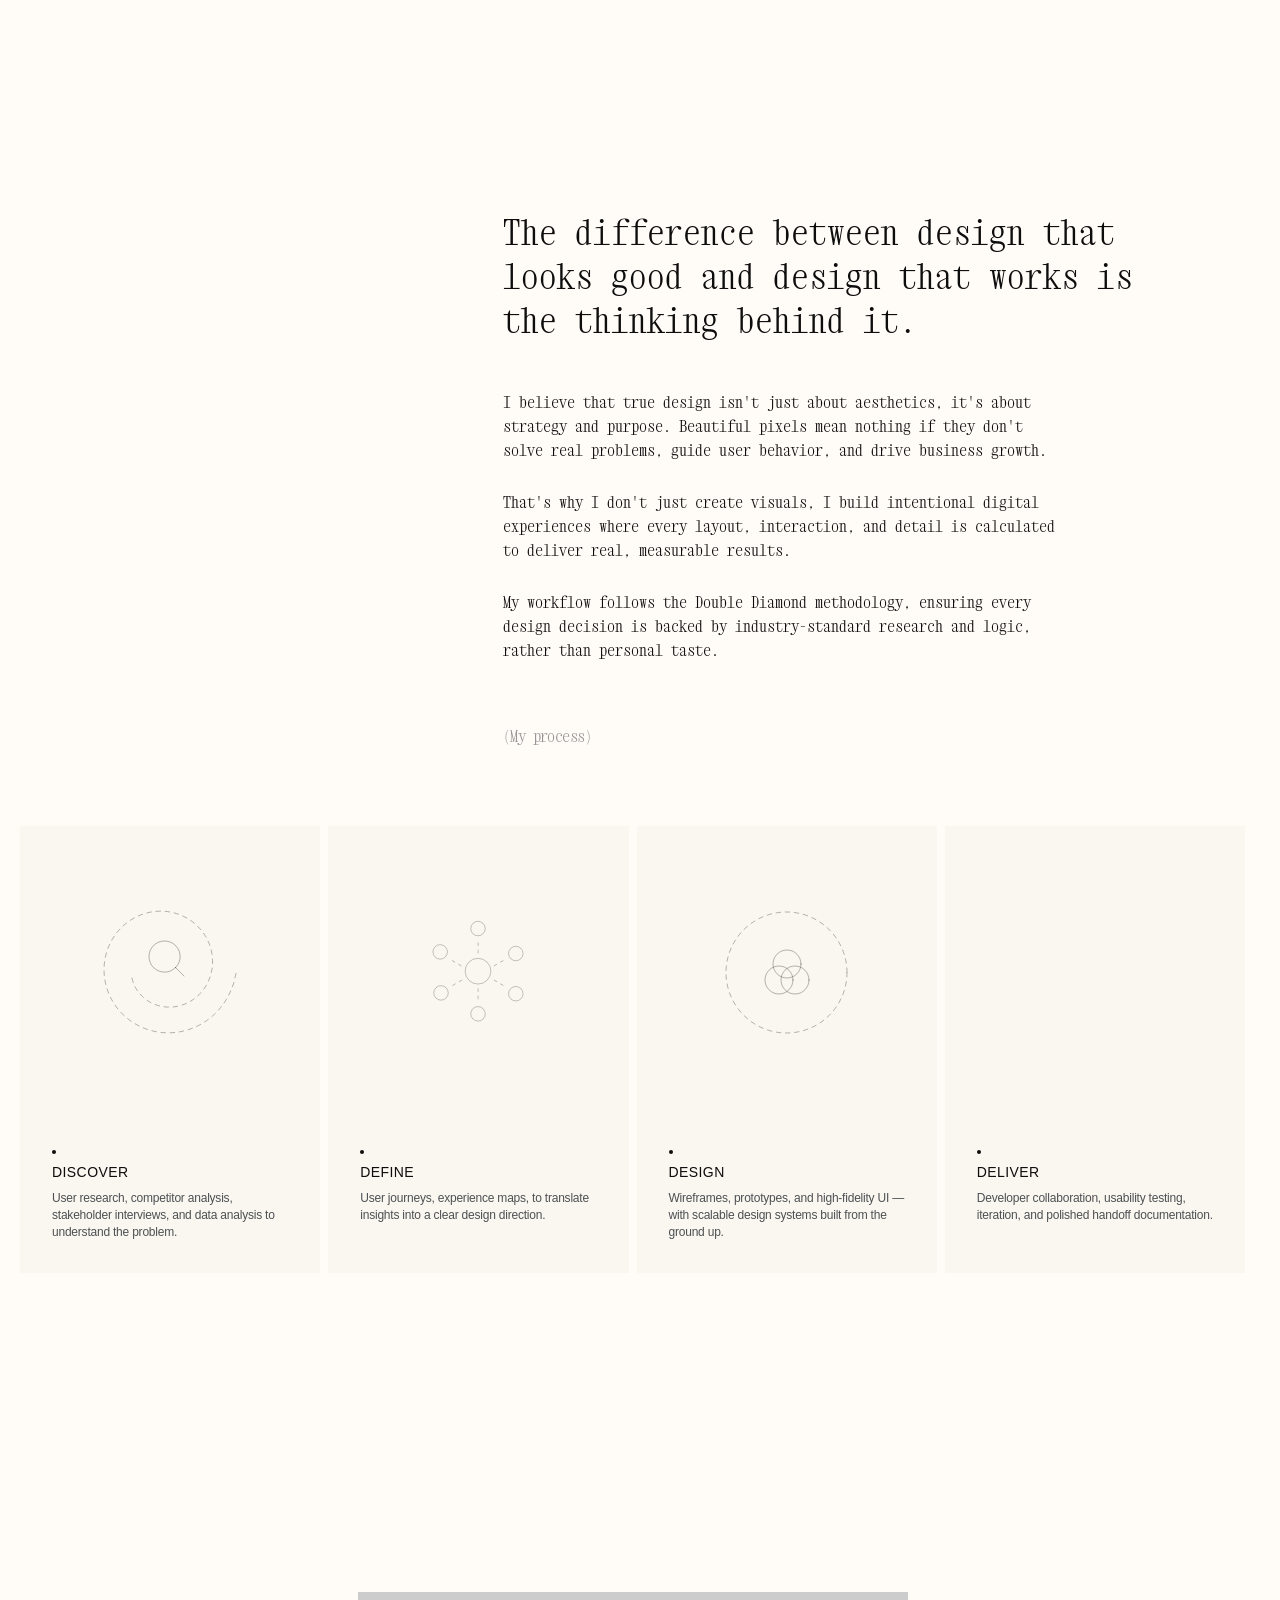
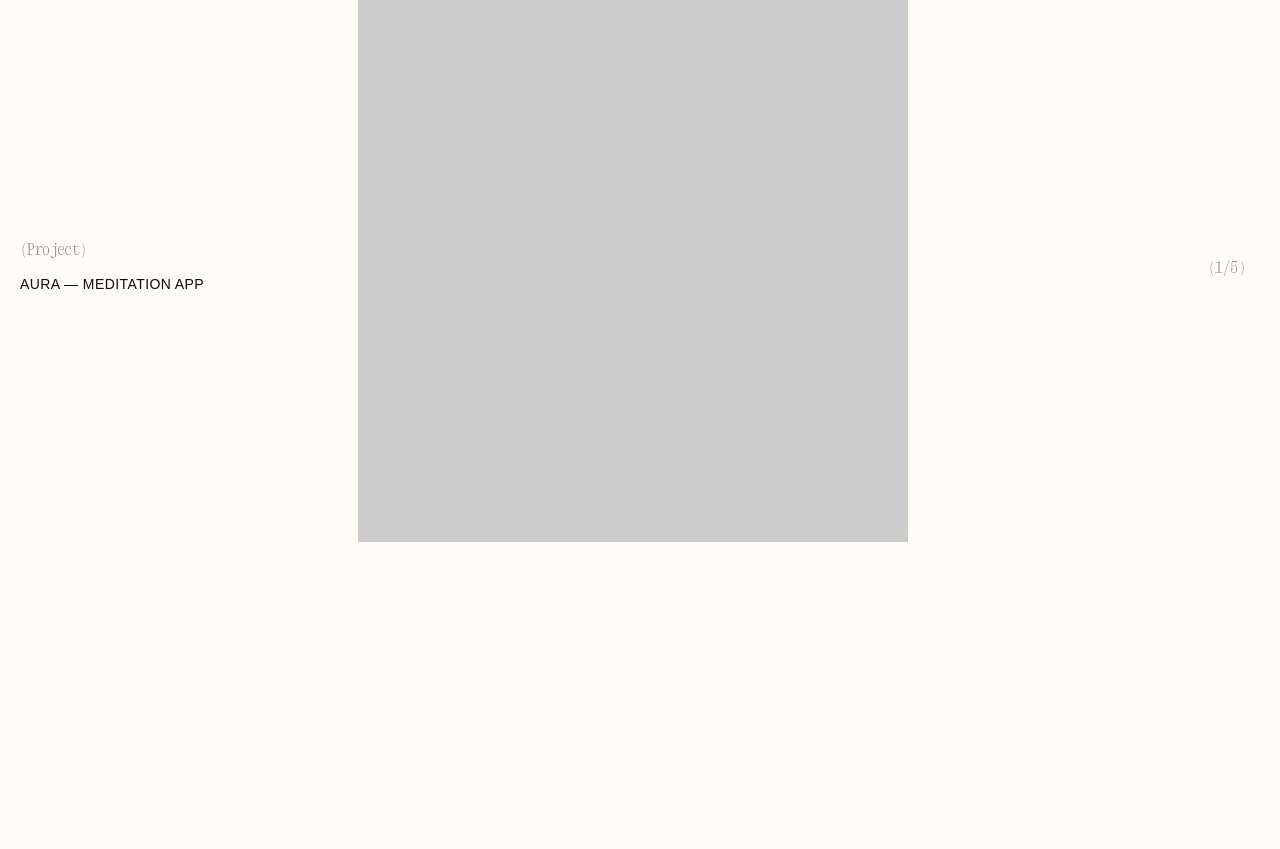
==== commit f96a9925: "use compressed webm for aura hero-hover video hover video 2: 25MB -> 5.1MB (aura hero photo hover + " ====
--- a/index.html
+++ b/index.html
@@ -619,7 +619,7 @@
       <div class="hero-photo" data-url="https://www.behance.net/gallery/228882403/Meditation-app">
         <div class="photo-clip" style="position: relative;">
           <img class="hero-image-main" src="aura/image cover 2.png" style="width: 100%; height: 100%; object-fit: cover; object-position: center; display: block;">
-          <video class="hero-video-hover" src="aura/hover video 2.mp4" autoplay muted loop style="width: 100%; height: 100%; object-fit: cover; object-position: center; display: none; position: absolute; top: 0; left: 0;"></video>
+          <video class="hero-video-hover" src="aura/hover video 2.webm" autoplay muted loop style="width: 100%; height: 100%; object-fit: cover; object-position: center; display: none; position: absolute; top: 0; left: 0;"></video>
         </div>
         <span class="hero-label">AURA — MEDITATION APP</span>
       </div>
@@ -1264,7 +1264,7 @@
   /* ── Project Showcase Slider ── */
   const showcase = (() => {
     const projects = [
-      { title: 'AURA — MEDITATION APP', video: 'aura/hover video 2.mp4', key: 'aura', startTime: 0 },
+      { title: 'AURA — MEDITATION APP', video: 'aura/hover video 2.webm', key: 'aura', startTime: 0 },
       { title: 'GAMMALAB — GAMMA SPECTROMETRY INTERFACE', video: 'gamma/videohover.mp4', key: 'gammalab', startTime: 0 },
       { title: 'FAITH — GIVING PLATFORM', video: 'faith/videopromo.webm', key: 'faith', startTime: 0 },
       { title: 'EFIROS — MCP FOR AI AGENTS IN ENGINEERING', video: 'efiros/videohoverhero.webm', key: 'efiros', startTime: 5 },
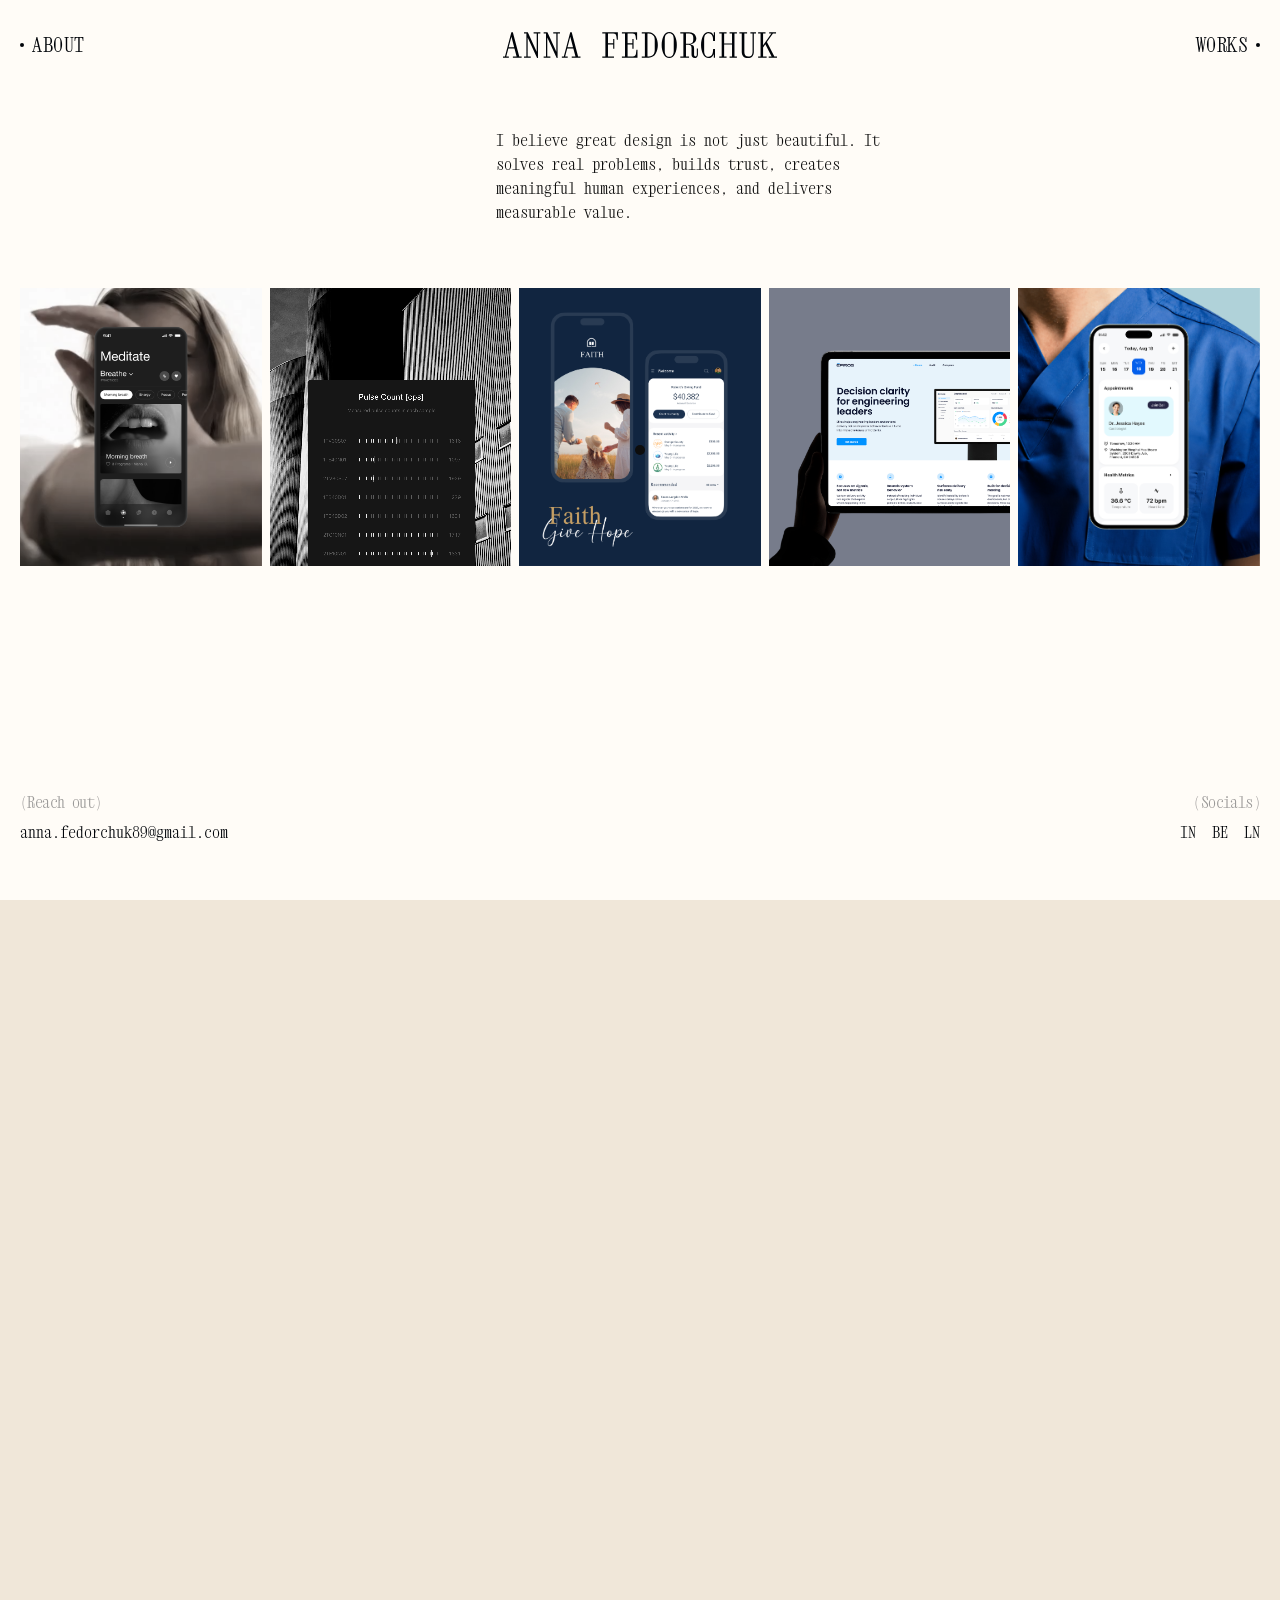
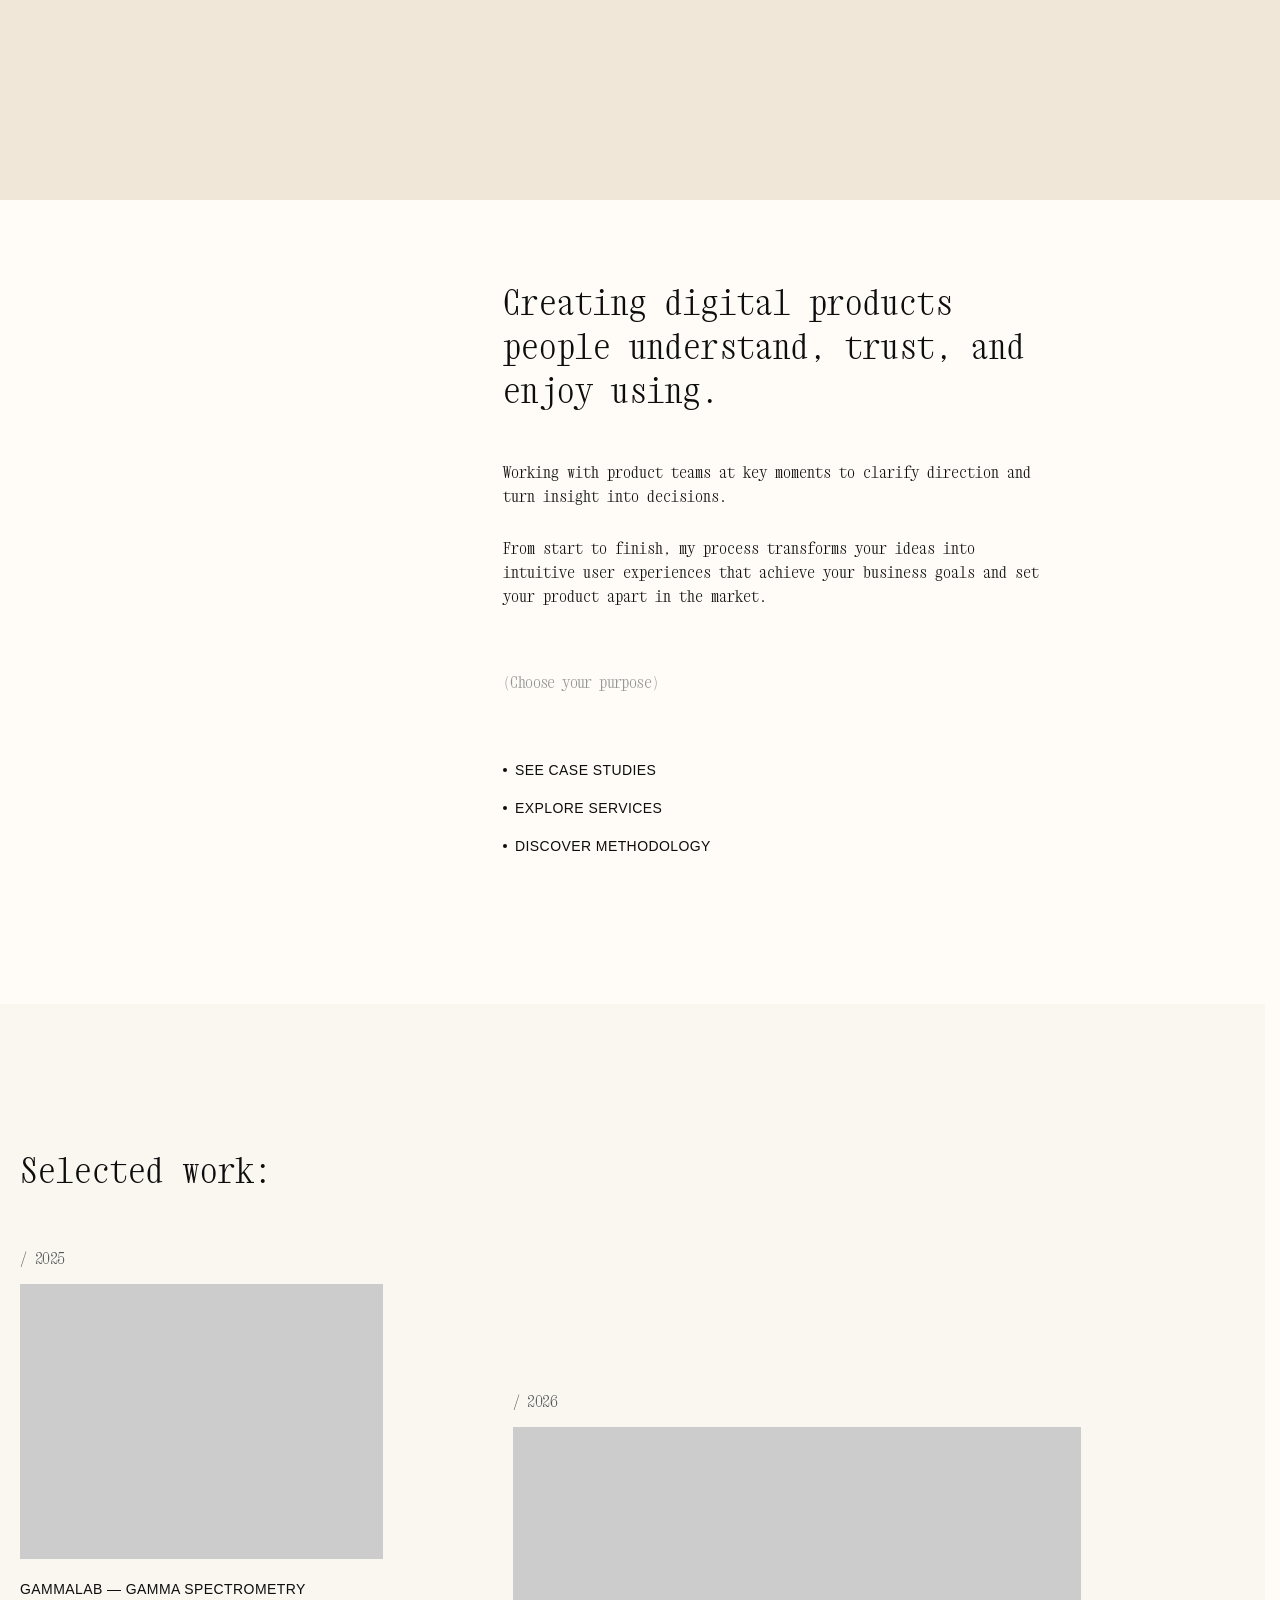
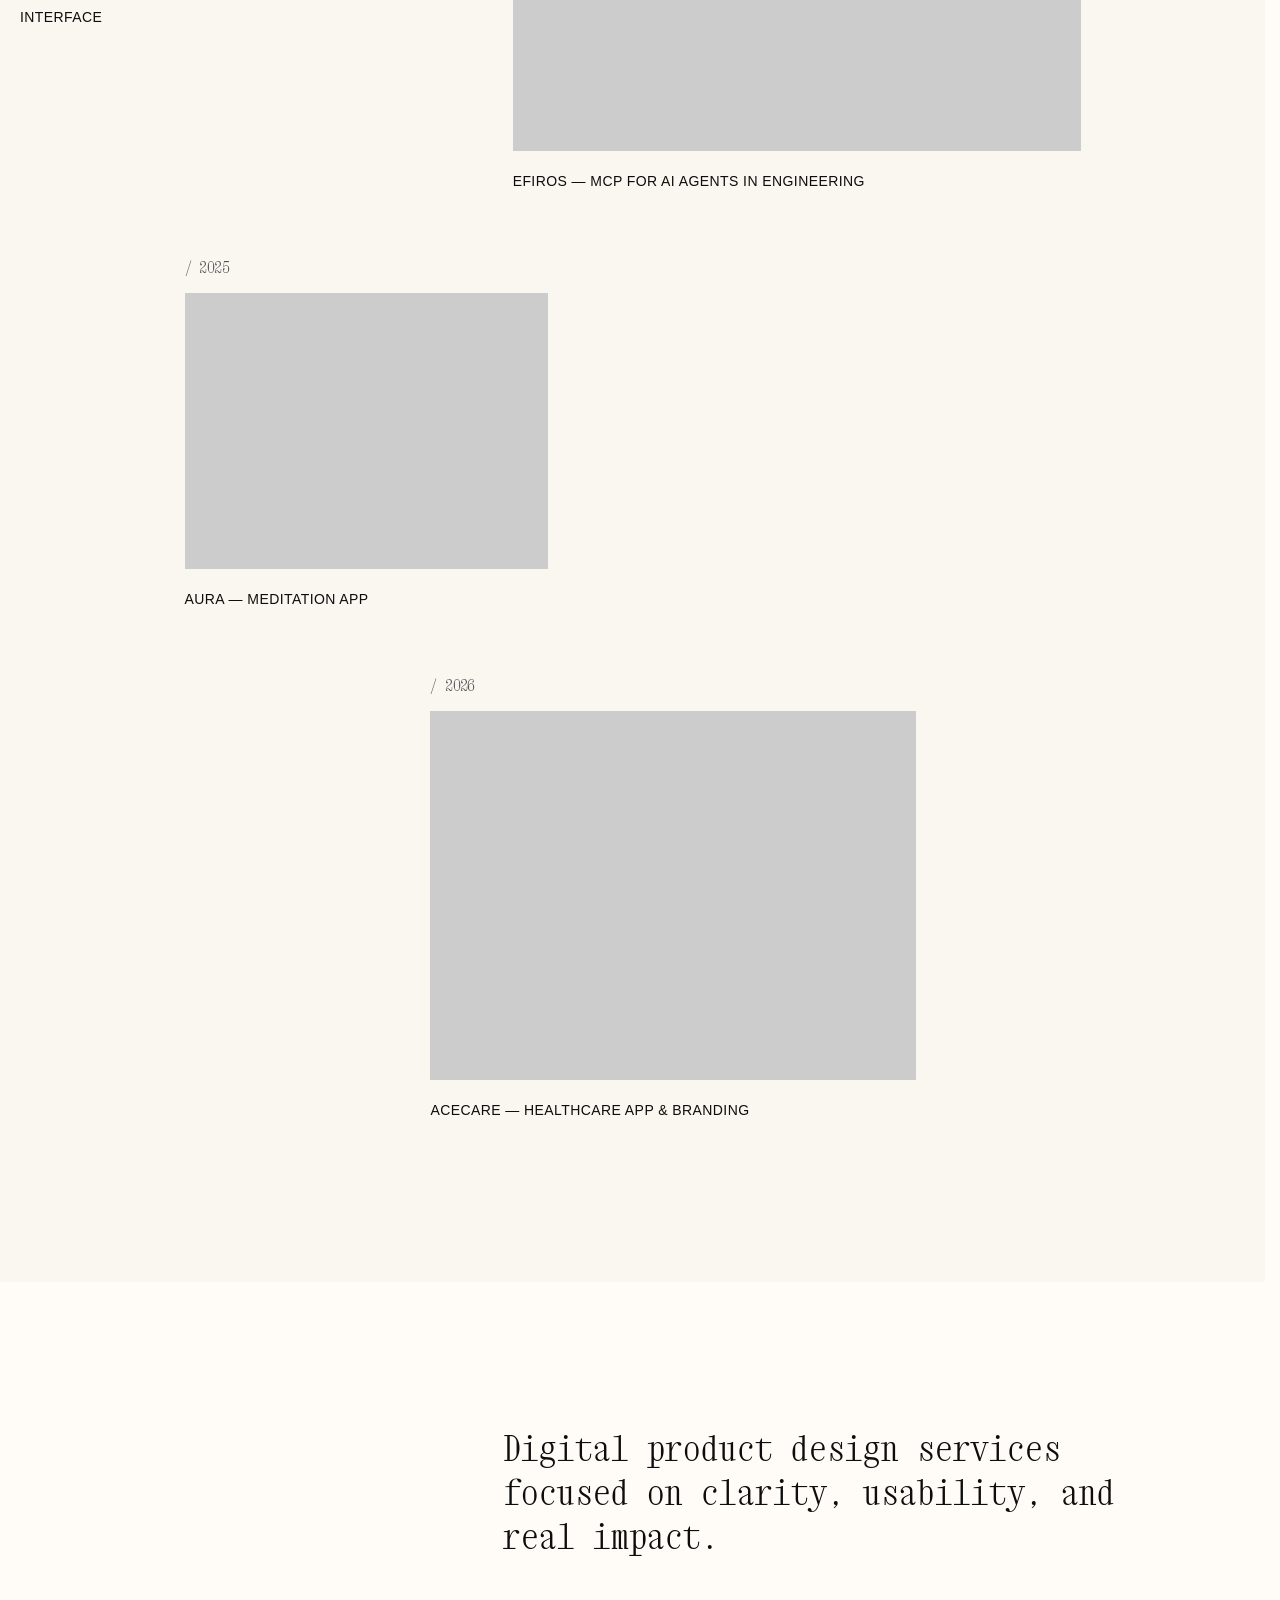
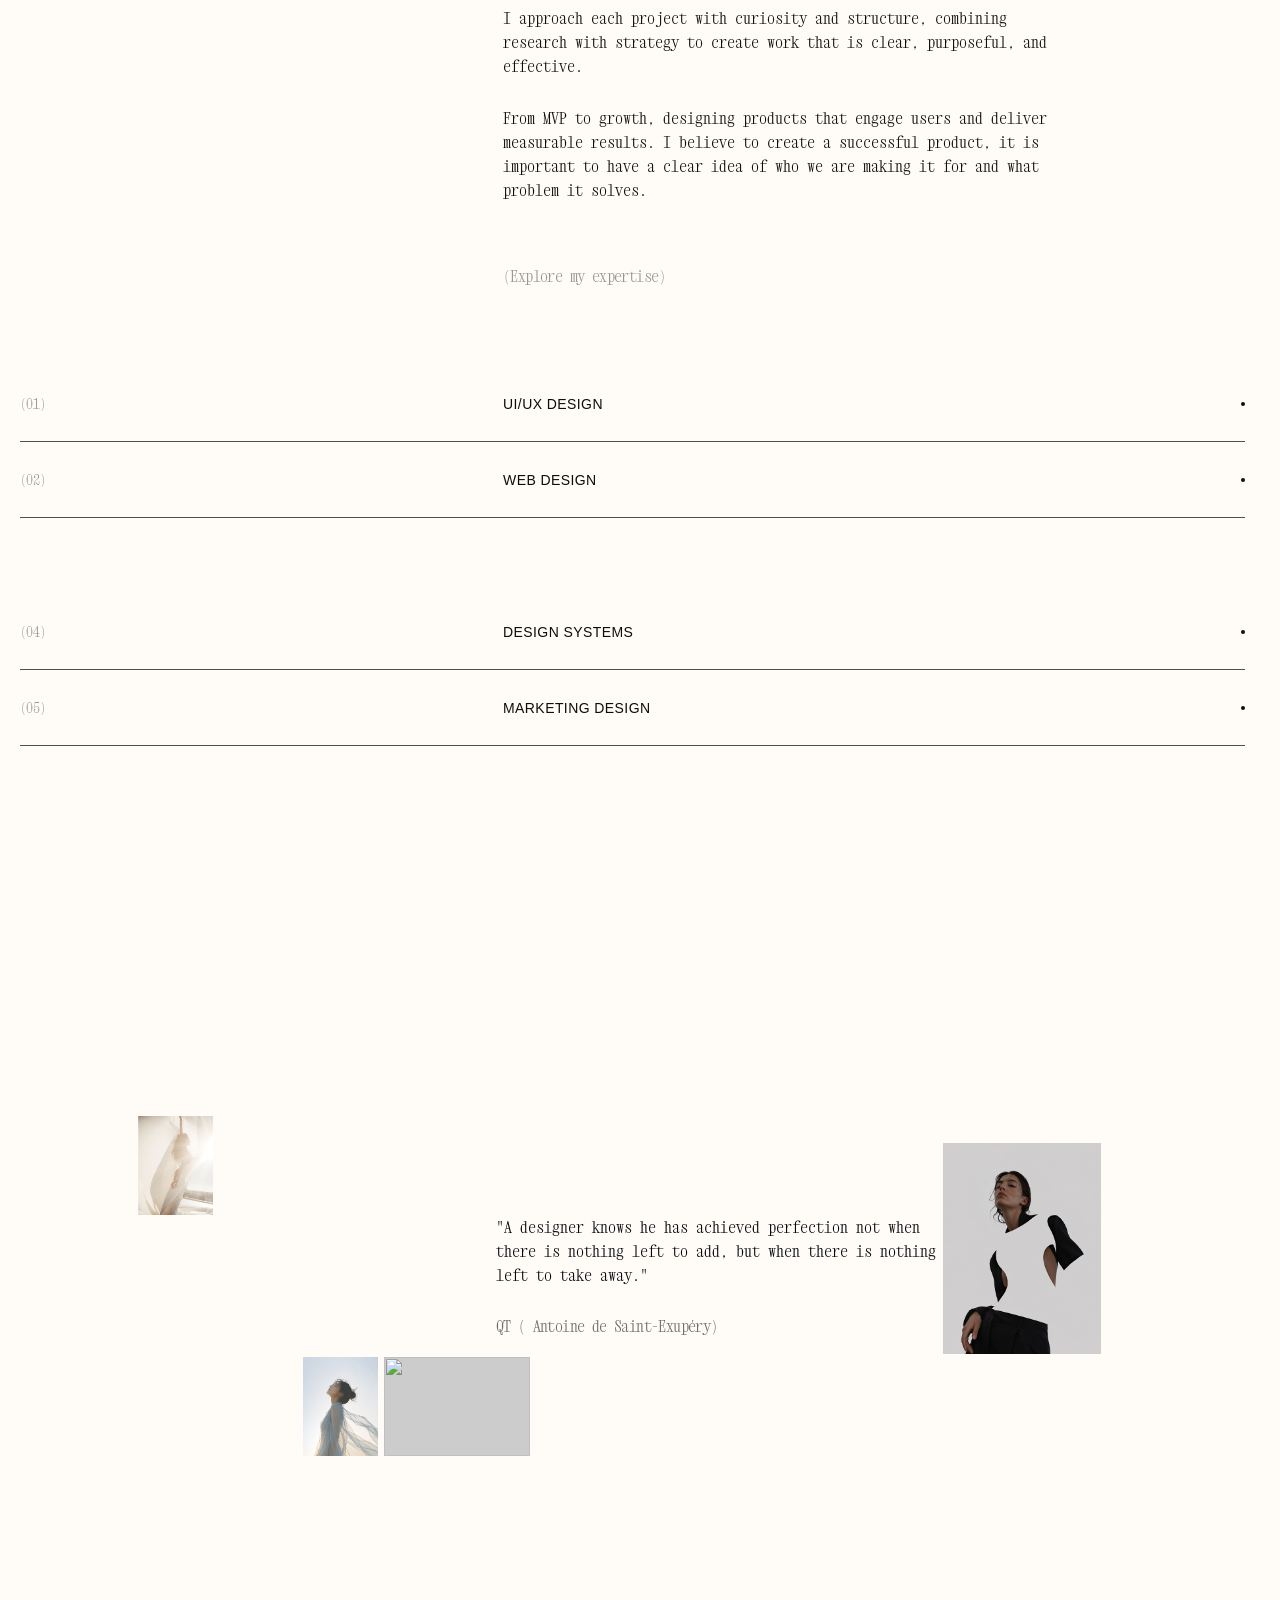
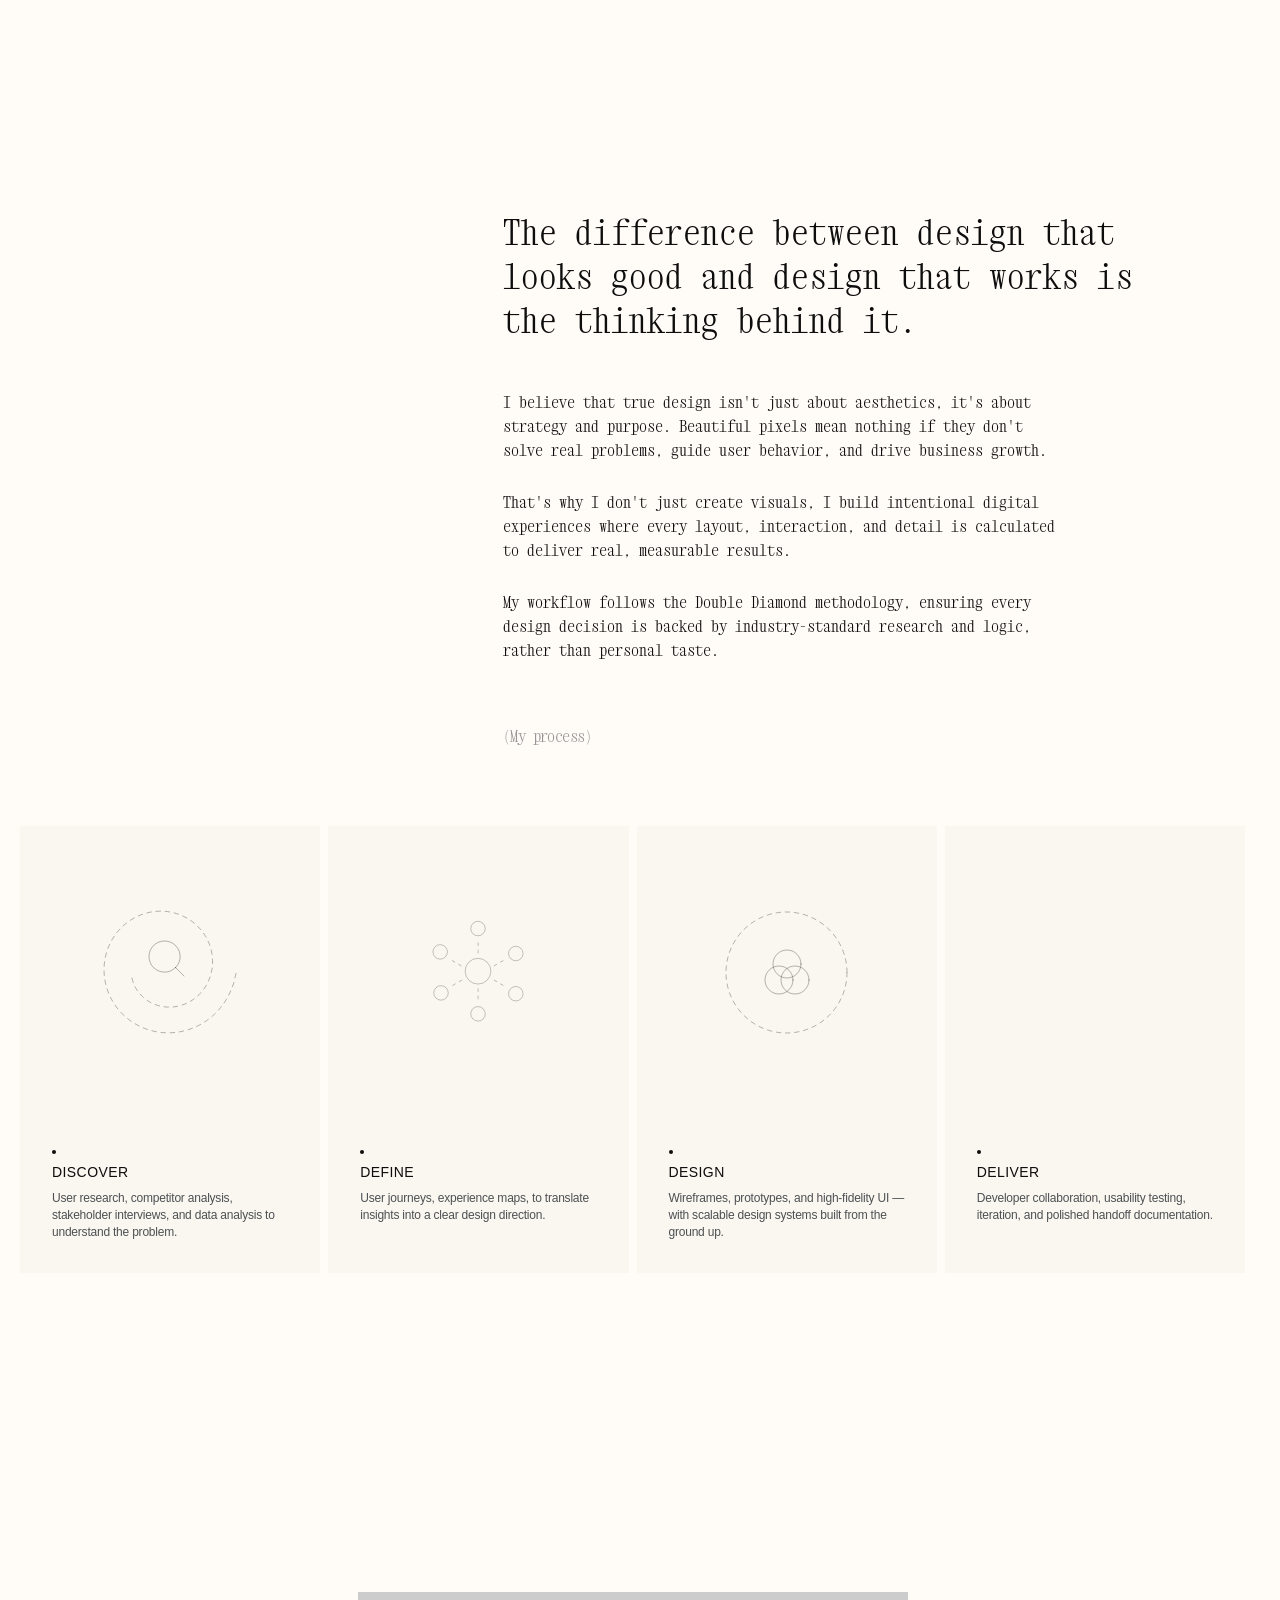
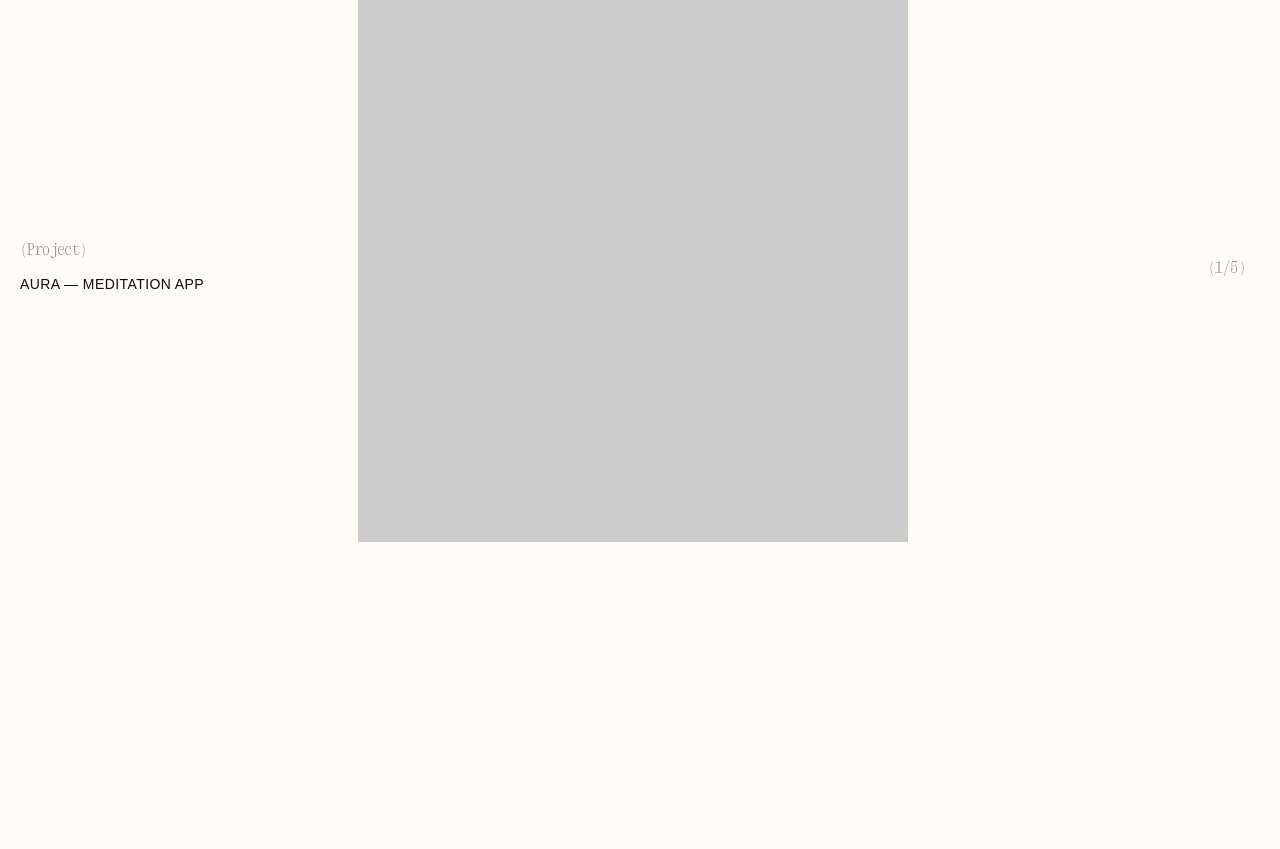
==== commit 95ef50dc: "use compressed webm for gammalab work-card video Comp 2: 24MB -> 4.9MB (gammalab work card on index." ====
--- a/index.html
+++ b/index.html
@@ -684,7 +684,7 @@
       <div class="wcard wc1" data-project="gammalab">
         <p class="wy">/ 2025</p>
         <div class="wi" style="position: relative;">
-          <video src="gamma/Comp 2.mp4" autoplay muted loop style="width: 100%; height: 100%; object-fit: cover; object-position: 120% center; display: block;"></video>
+          <video src="gamma/Comp 2.webm" autoplay muted loop style="width: 100%; height: 100%; object-fit: cover; object-position: 120% center; display: block;"></video>
         </div>
         <p class="wt">GAMMALAB — GAMMA SPECTROMETRY INTERFACE</p>
       </div>
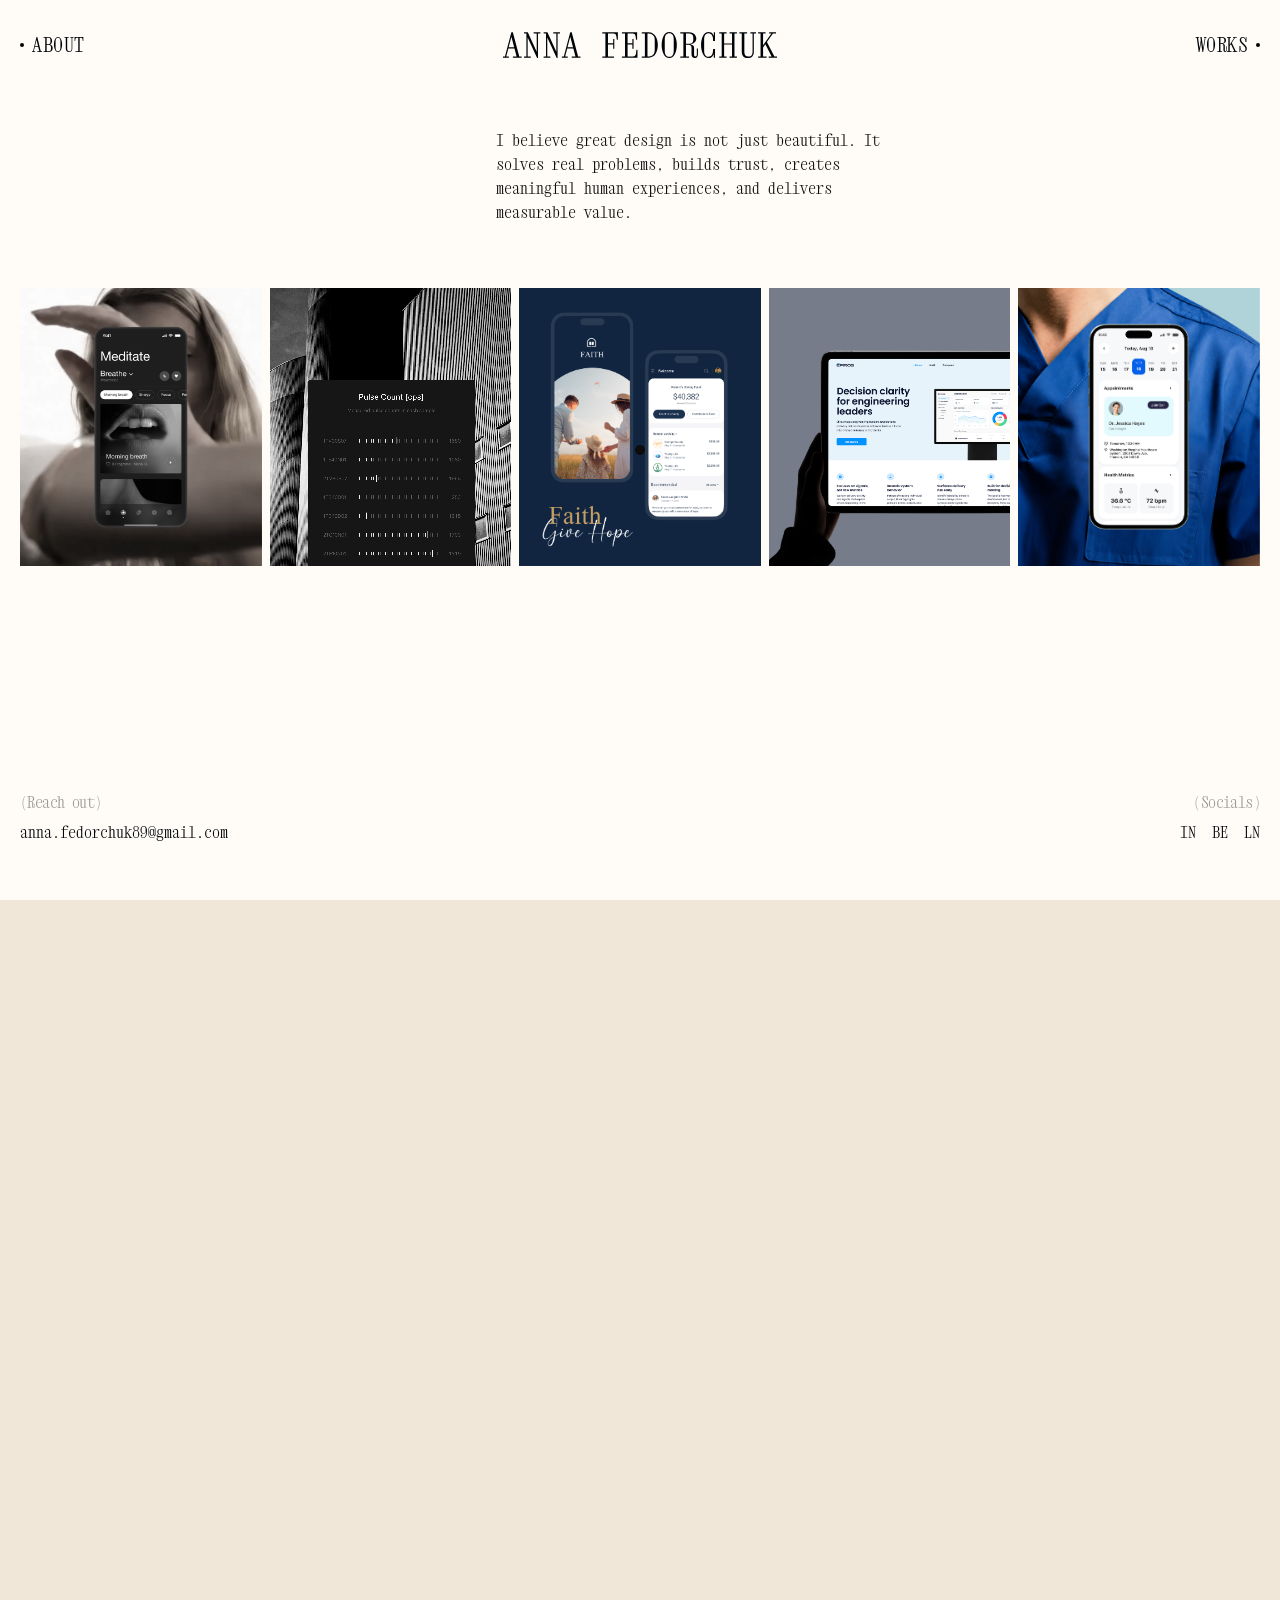
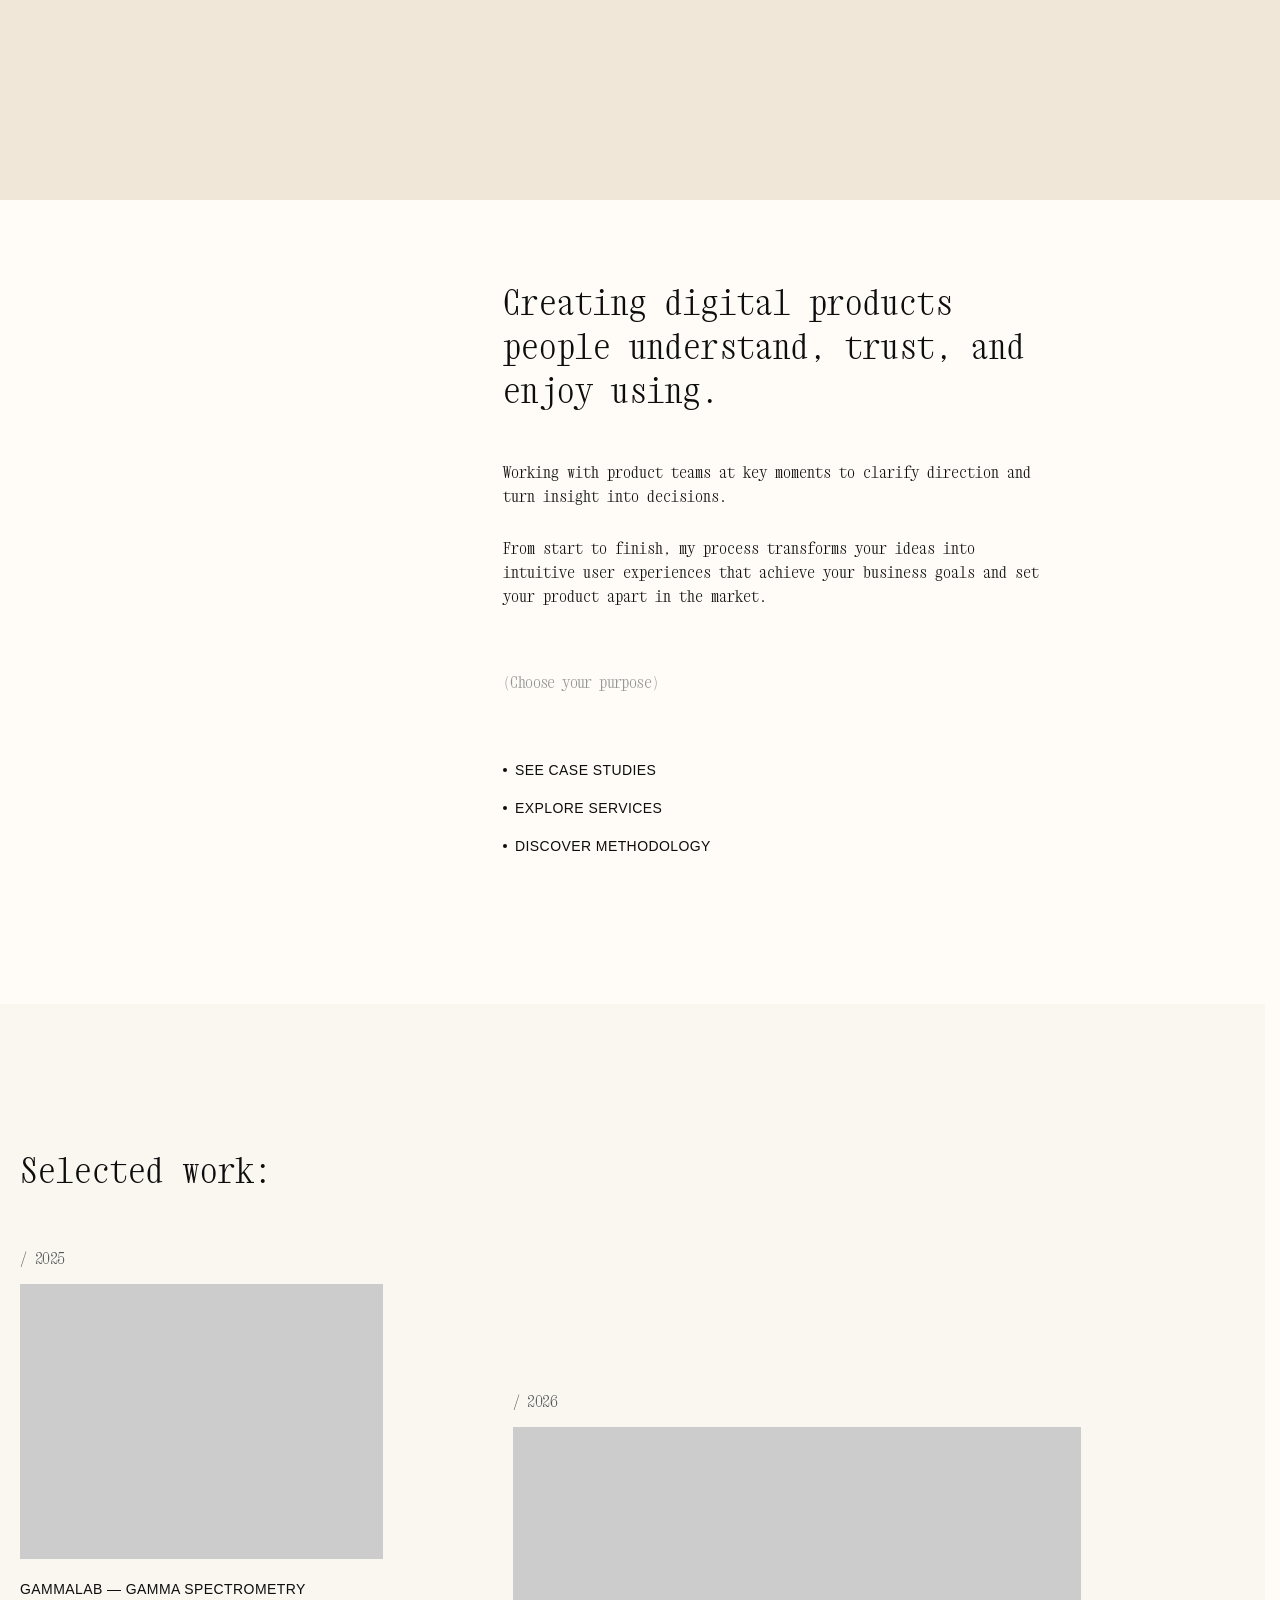
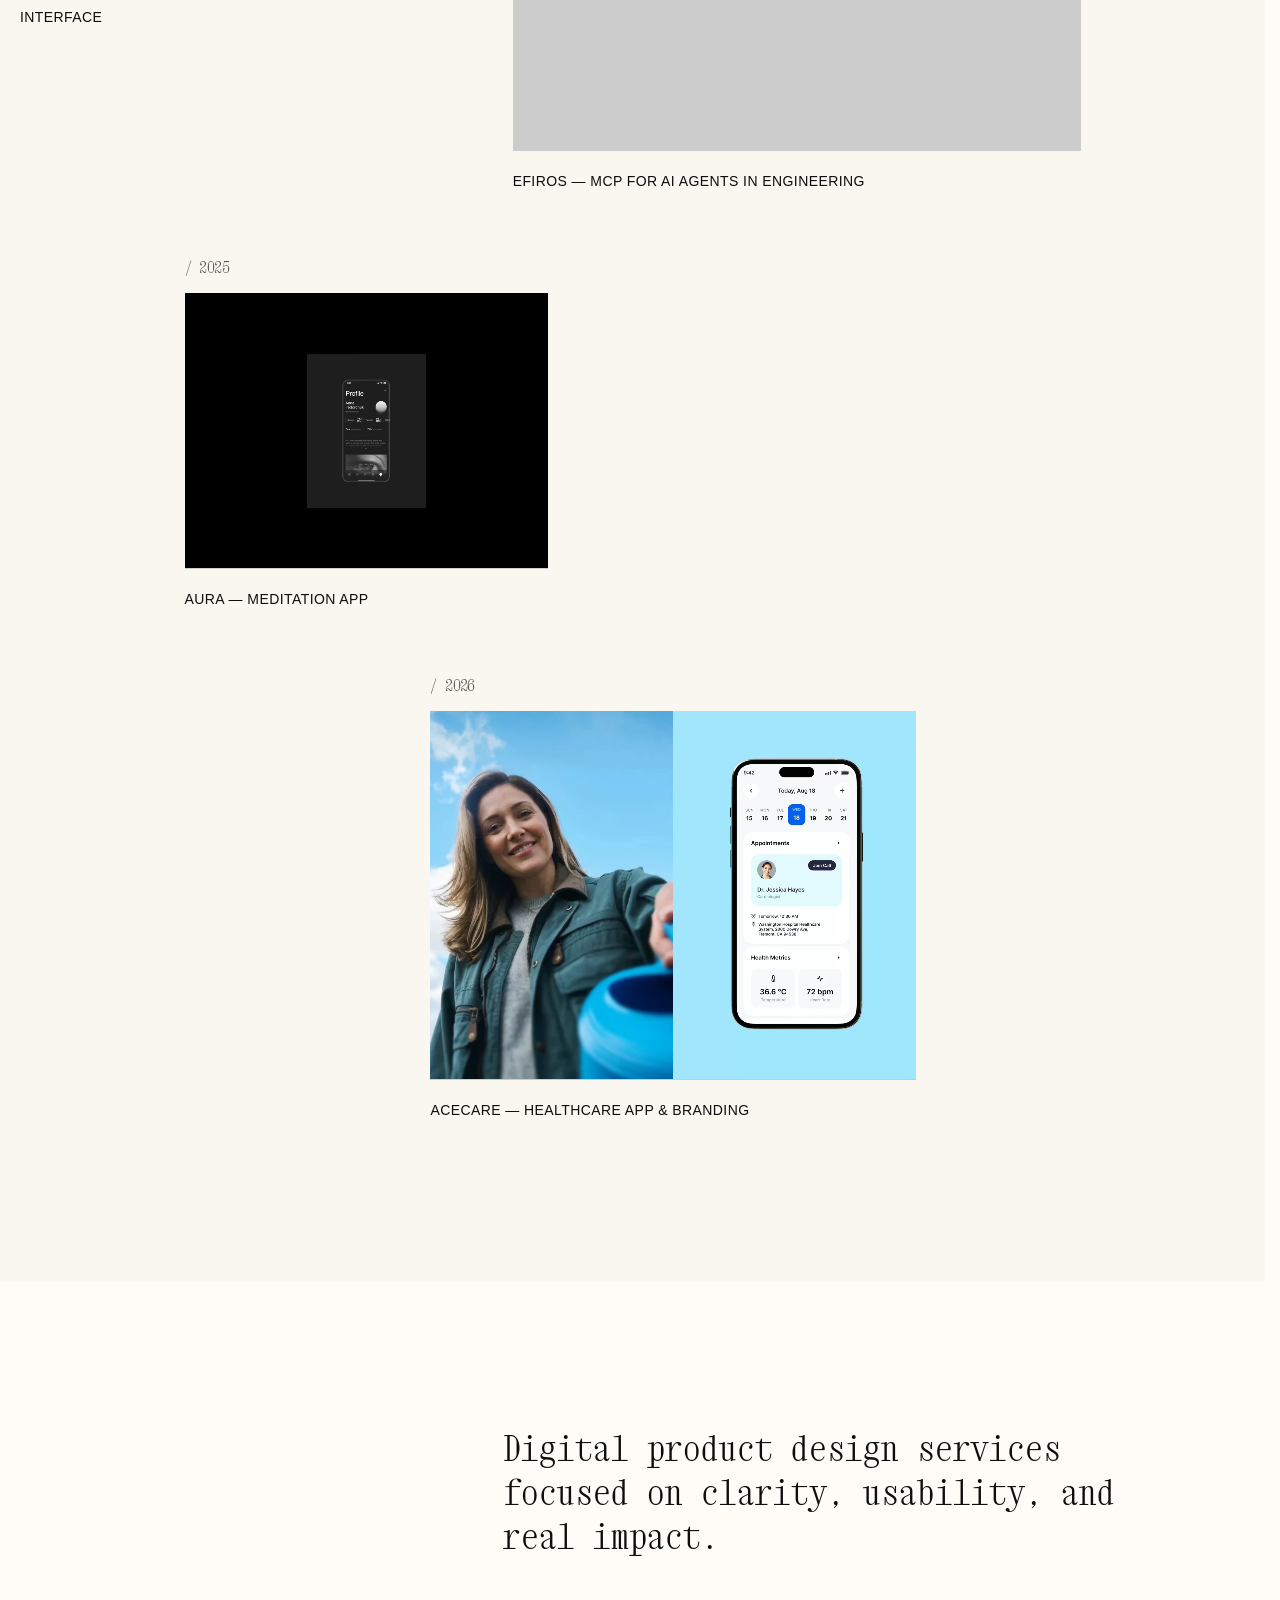
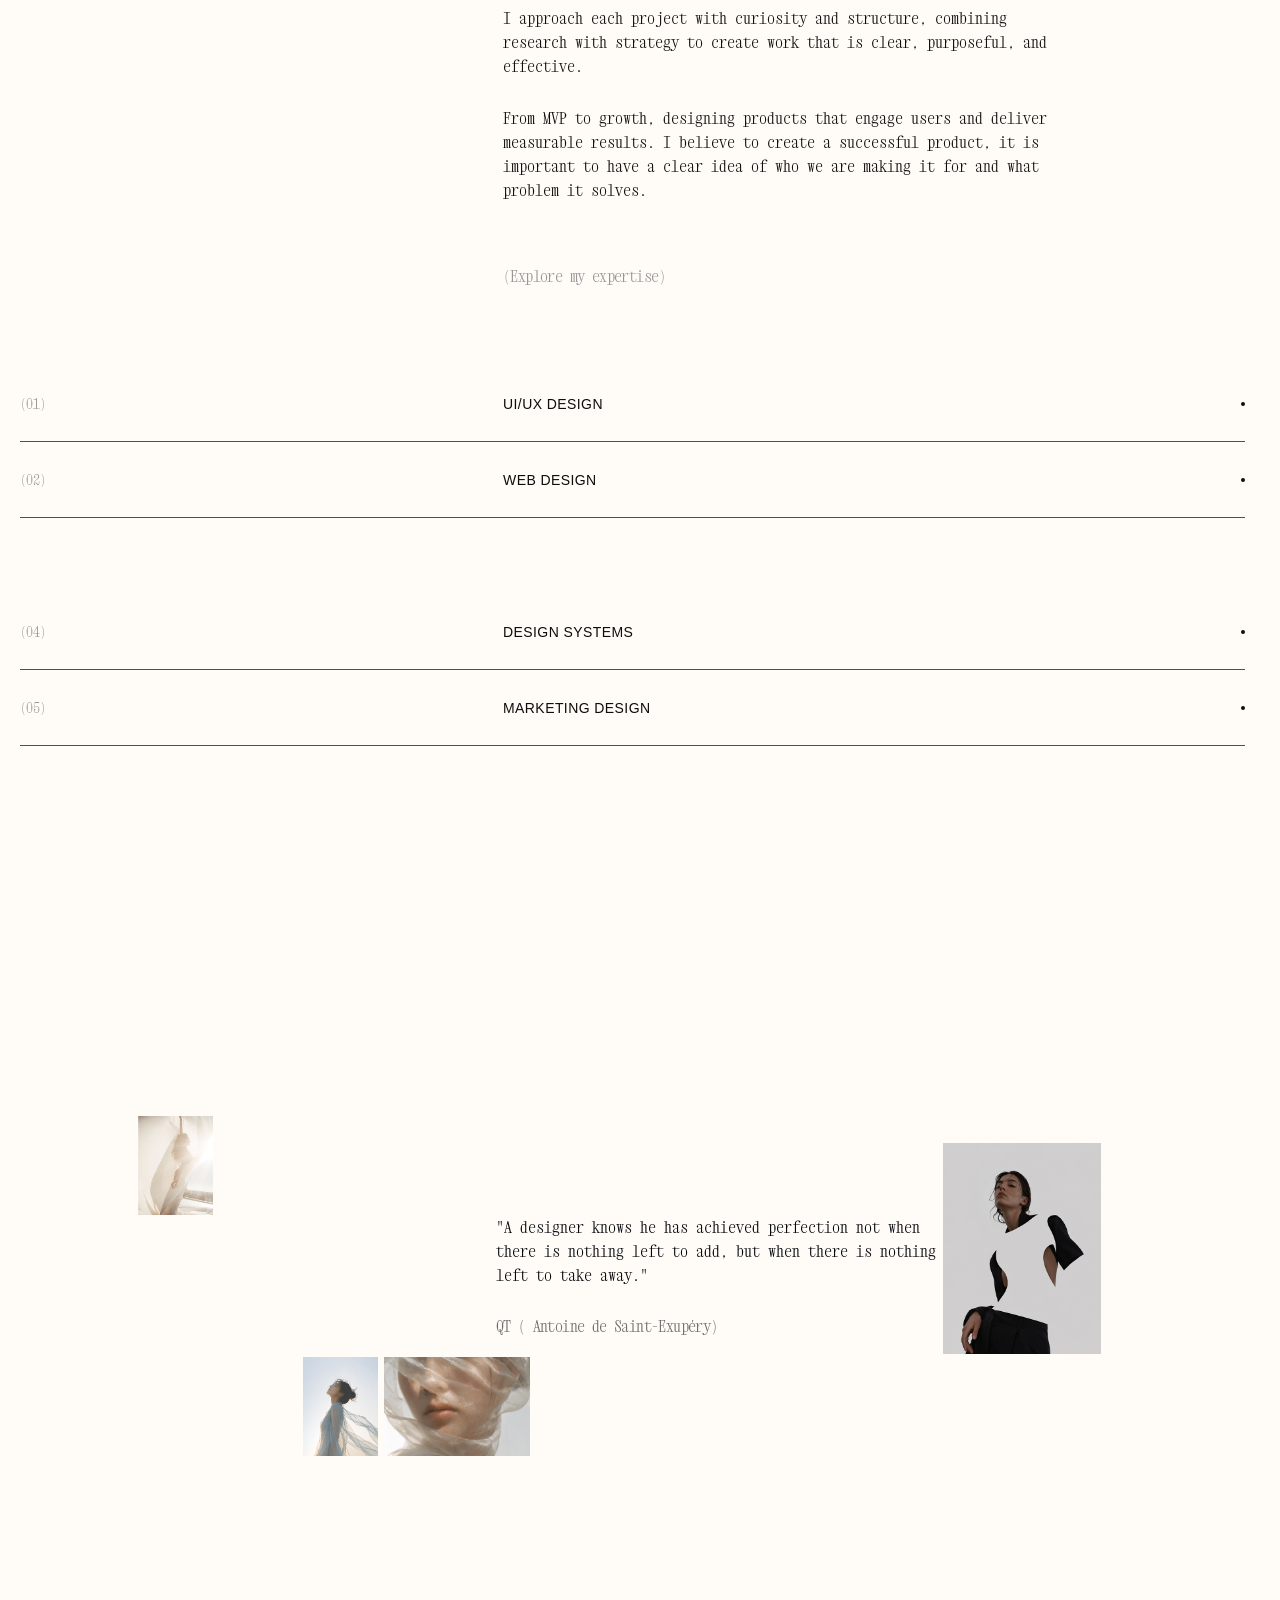
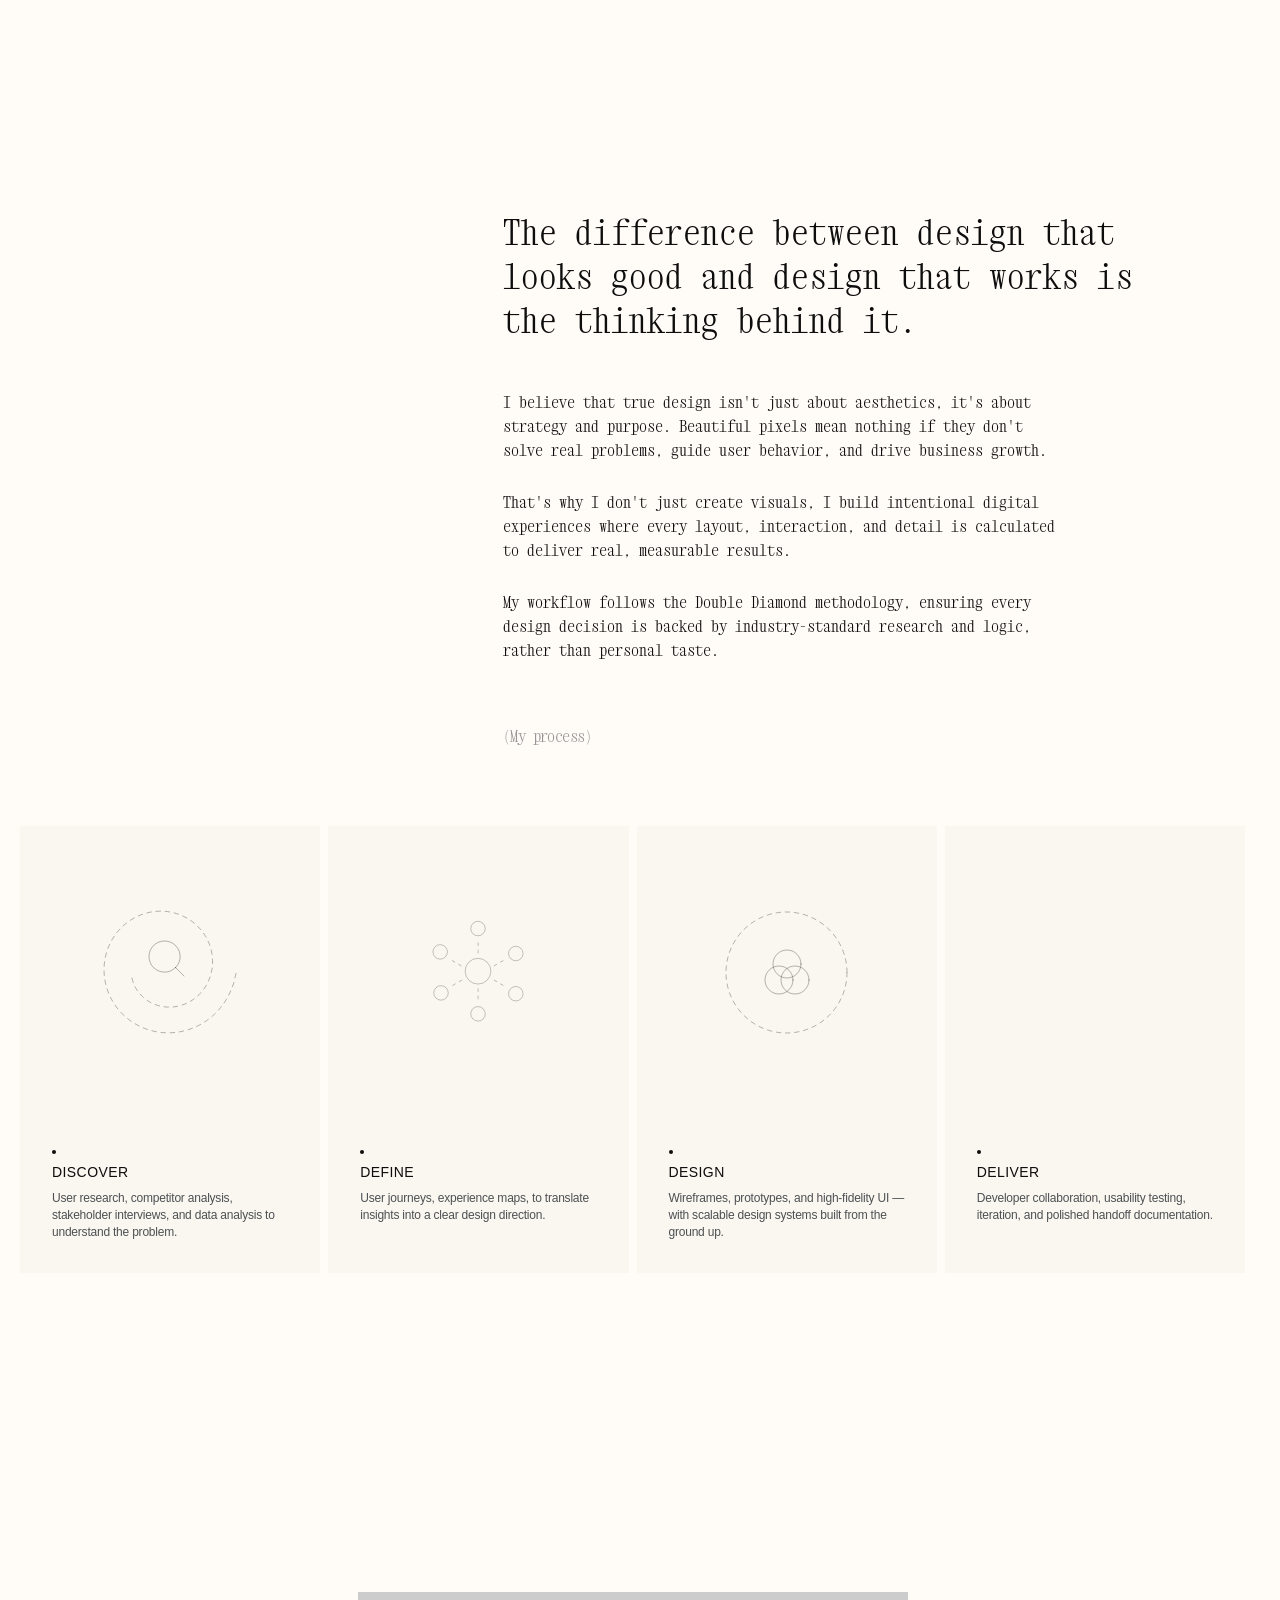
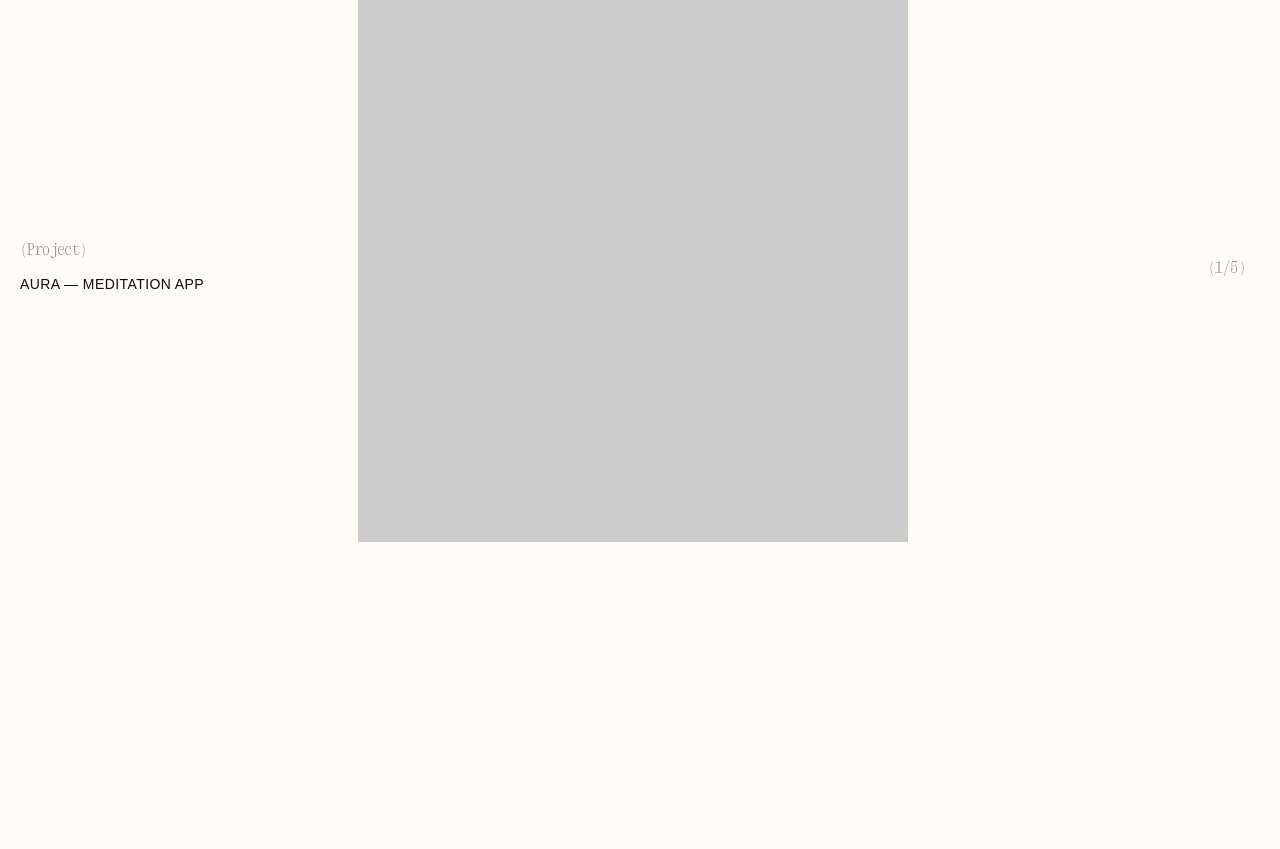
==== commit 4886b04d: "convert heavy media to webm/webp (~187MB saved) Batch conversion of all heavy referenced media: 10 v" ====
--- a/index.html
+++ b/index.html
@@ -647,7 +647,7 @@
       <div class="hero-photo" data-url="acecare">
         <div class="photo-clip" style="position: relative;">
           <img class="hero-image-main" src="AceCare/AceCare.png" alt="AceCare" style="width: 100%; height: 100%; object-fit: cover; object-position: center; display: block;">
-          <video class="hero-video-hover" src="AceCare/VIDEO HOVER.mp4" autoplay muted loop playsinline style="width: 100%; height: 100%; object-fit: cover; object-position: center; display: none; position: absolute; top: 0; left: 0;"></video>
+          <video class="hero-video-hover" src="AceCare/VIDEO HOVER.webm" autoplay muted loop playsinline style="width: 100%; height: 100%; object-fit: cover; object-position: center; display: none; position: absolute; top: 0; left: 0;"></video>
         </div>
         <span class="hero-label">AceCare — Healthcare App &amp; Branding</span>
       </div>
@@ -691,13 +691,13 @@
       <div class="wcard wc2" data-project="aura">
         <p class="wy">/ 2025</p>
         <div class="wi" style="position: relative;">
-          <video src="aura/Main Spin 02 (1920) + Global Adjustments.mp4" autoplay muted loop playsinline style="width: 100%; height: 100%; object-fit: cover; object-position: center; display: block;"></video>
+          <video src="aura/Main Spin 02 (1920) + Global Adjustments.webm" autoplay muted loop playsinline style="width: 100%; height: 100%; object-fit: cover; object-position: center; display: block;"></video>
         </div>
         <p class="wt">AURA — MEDITATION APP</p>
       </div>
       <div class="wcard wc3" data-project="acecare">
         <p class="wy">/ 2026</p>
-        <div class="wi"><video src="AceCare/selected work cover video.mp4" autoplay muted loop playsinline style="width: 100%; height: 100%; object-fit: cover; object-position: center; display: block;"></video></div>
+        <div class="wi"><video src="AceCare/selected work cover video.webm" autoplay muted loop playsinline style="width: 100%; height: 100%; object-fit: cover; object-position: center; display: block;"></video></div>
         <p class="wt">AceCare — Healthcare App &amp; Branding</p>
       </div>
       <div class="wcard wc4" data-project="efiros">
@@ -730,7 +730,7 @@
         <div class="svc-exp-content">
           <p class="svc-exp-text">Crafting products that bridge thoughtful design, clear storytelling, and seamless user experiences.</p>
           <p class="svc-work-label">(Work example)</p>
-          <div class="svc-work-img"><img src="Images/Product Design.png" alt="UI/UX Design" width="276" height="207"></div>
+          <div class="svc-work-img"><img src="Images/Product Design.webp" alt="UI/UX Design" width="276" height="207"></div>
         </div>
       </div>
 
@@ -743,7 +743,7 @@
         <div class="svc-exp-content">
           <p class="svc-exp-text">Designed to do more than look good. Built to perform, adapt, and grow in how it functions and how it feels.</p>
           <p class="svc-work-label">(Work example)</p>
-          <div class="svc-work-img"><img src="Images/web design png.png" alt="Web Design" width="480" height="360"></div>
+          <div class="svc-work-img"><img src="Images/web design png.webp" alt="Web Design" width="480" height="360"></div>
         </div>
       </div>
 
@@ -796,7 +796,7 @@
       <!-- set 1 (left) -->
       <div class="qp set1 qp1"><img src="Images/small1.png" alt=""></div>
       <div class="qp set1 qp2"><img src="Images/image 2039884128.png" alt=""></div>
-      <div class="qp set1 qp3"><img src="Images/image 2039884129.png" alt=""></div>
+      <div class="qp set1 qp3"><img src="Images/image 2039884129.webp" alt=""></div>
       <div class="qp set1 qp4"><img src="Images/bigimg.png" alt=""></div>
       <!-- set 2 (right) -->
       <div class="qp set2 qp5"><img src="Images/quote2/small1.png" alt=""></div>
@@ -810,9 +810,9 @@
       </div>
       <!-- set 3 (right) -->
       <div class="qp set3 qp9"><img src="Images/quote 3/small1.png" alt=""></div>
-      <div class="qp set3 qp10"><img src="Images/quote 3/small2.png" alt=""></div>
-      <div class="qp set3 qp11"><img src="Images/quote 3/small3.png" alt=""></div>
-      <div class="qp set3 qp12"><img src="Images/quote 3/big image.png" alt=""></div>
+      <div class="qp set3 qp10"><img src="Images/quote 3/small2.webp" alt=""></div>
+      <div class="qp set3 qp11"><img src="Images/quote 3/small3.webp" alt=""></div>
+      <div class="qp set3 qp12"><img src="Images/quote 3/big image.webp" alt=""></div>
       <!-- quote 2 -->
       <div class="quote-block q2" id="quoteBlock2">
         <p class="qt">"Good design is obvious. Great design is transparent."</p>
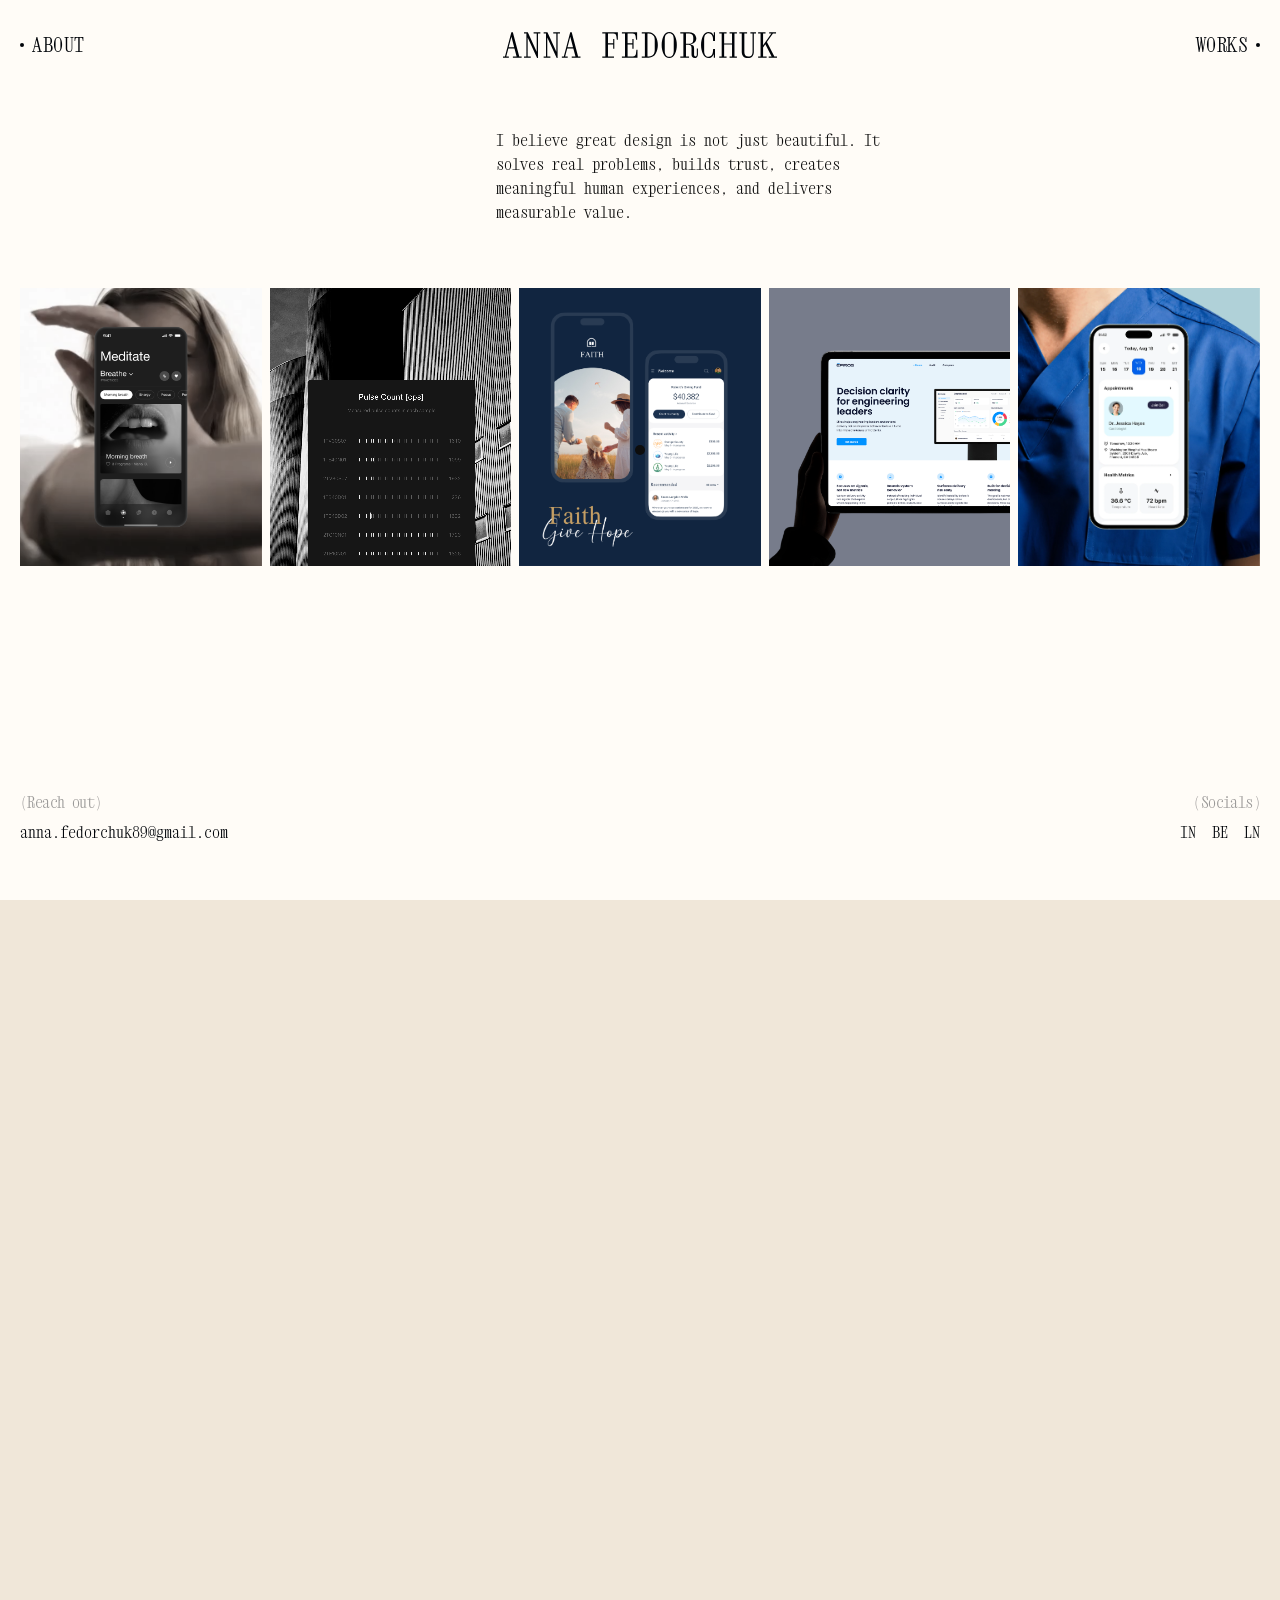
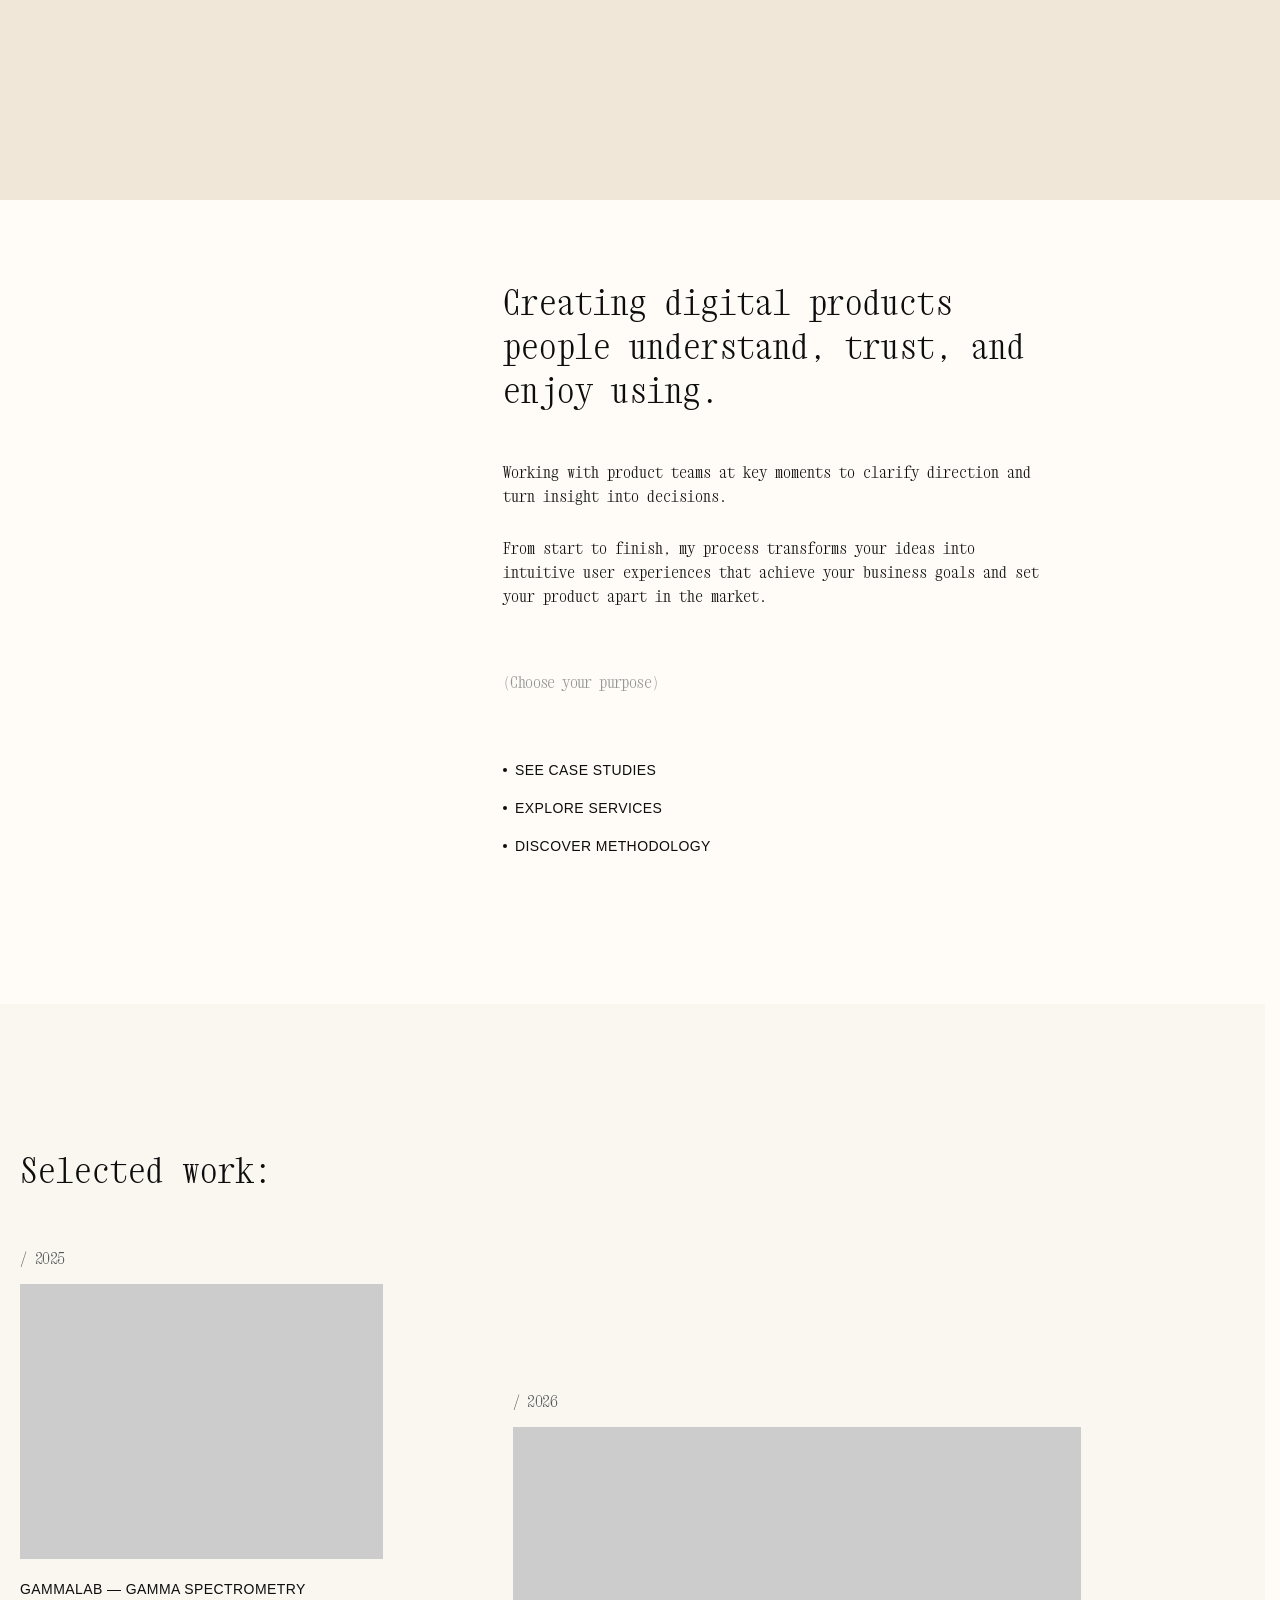
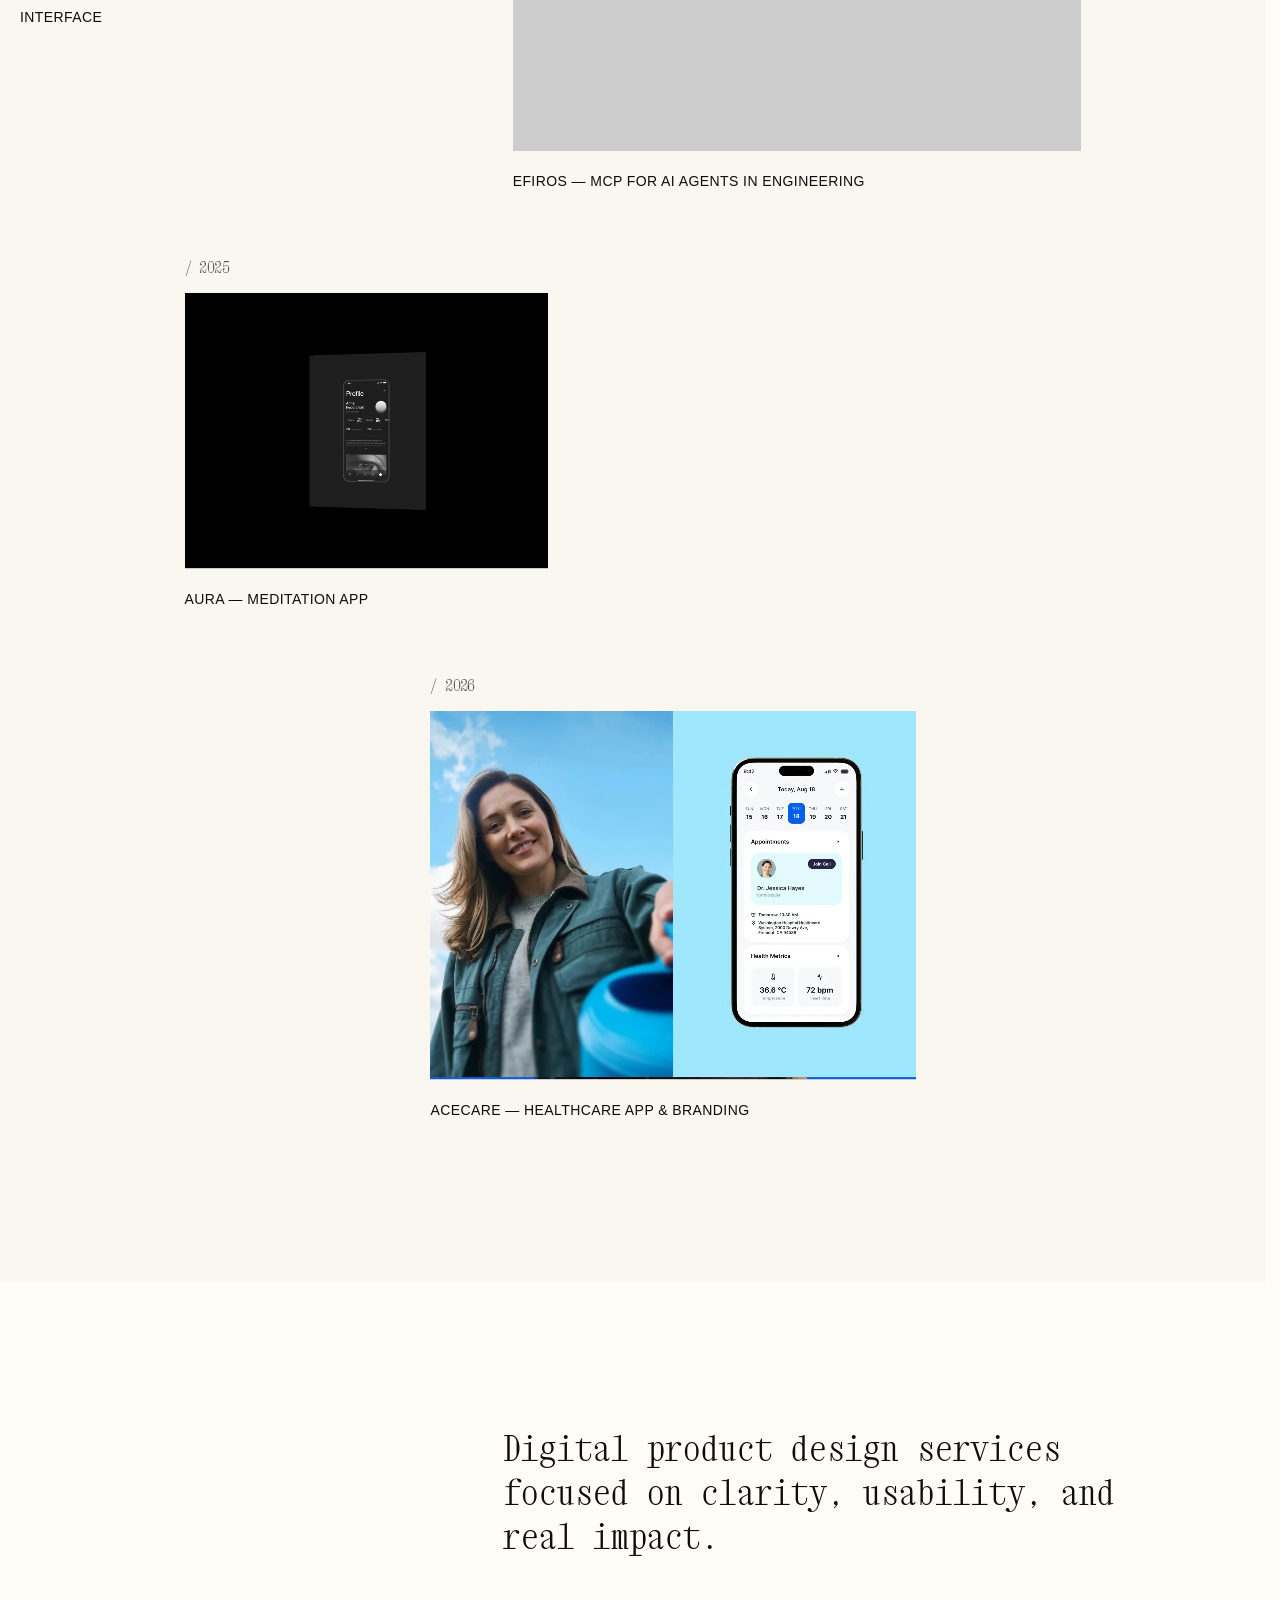
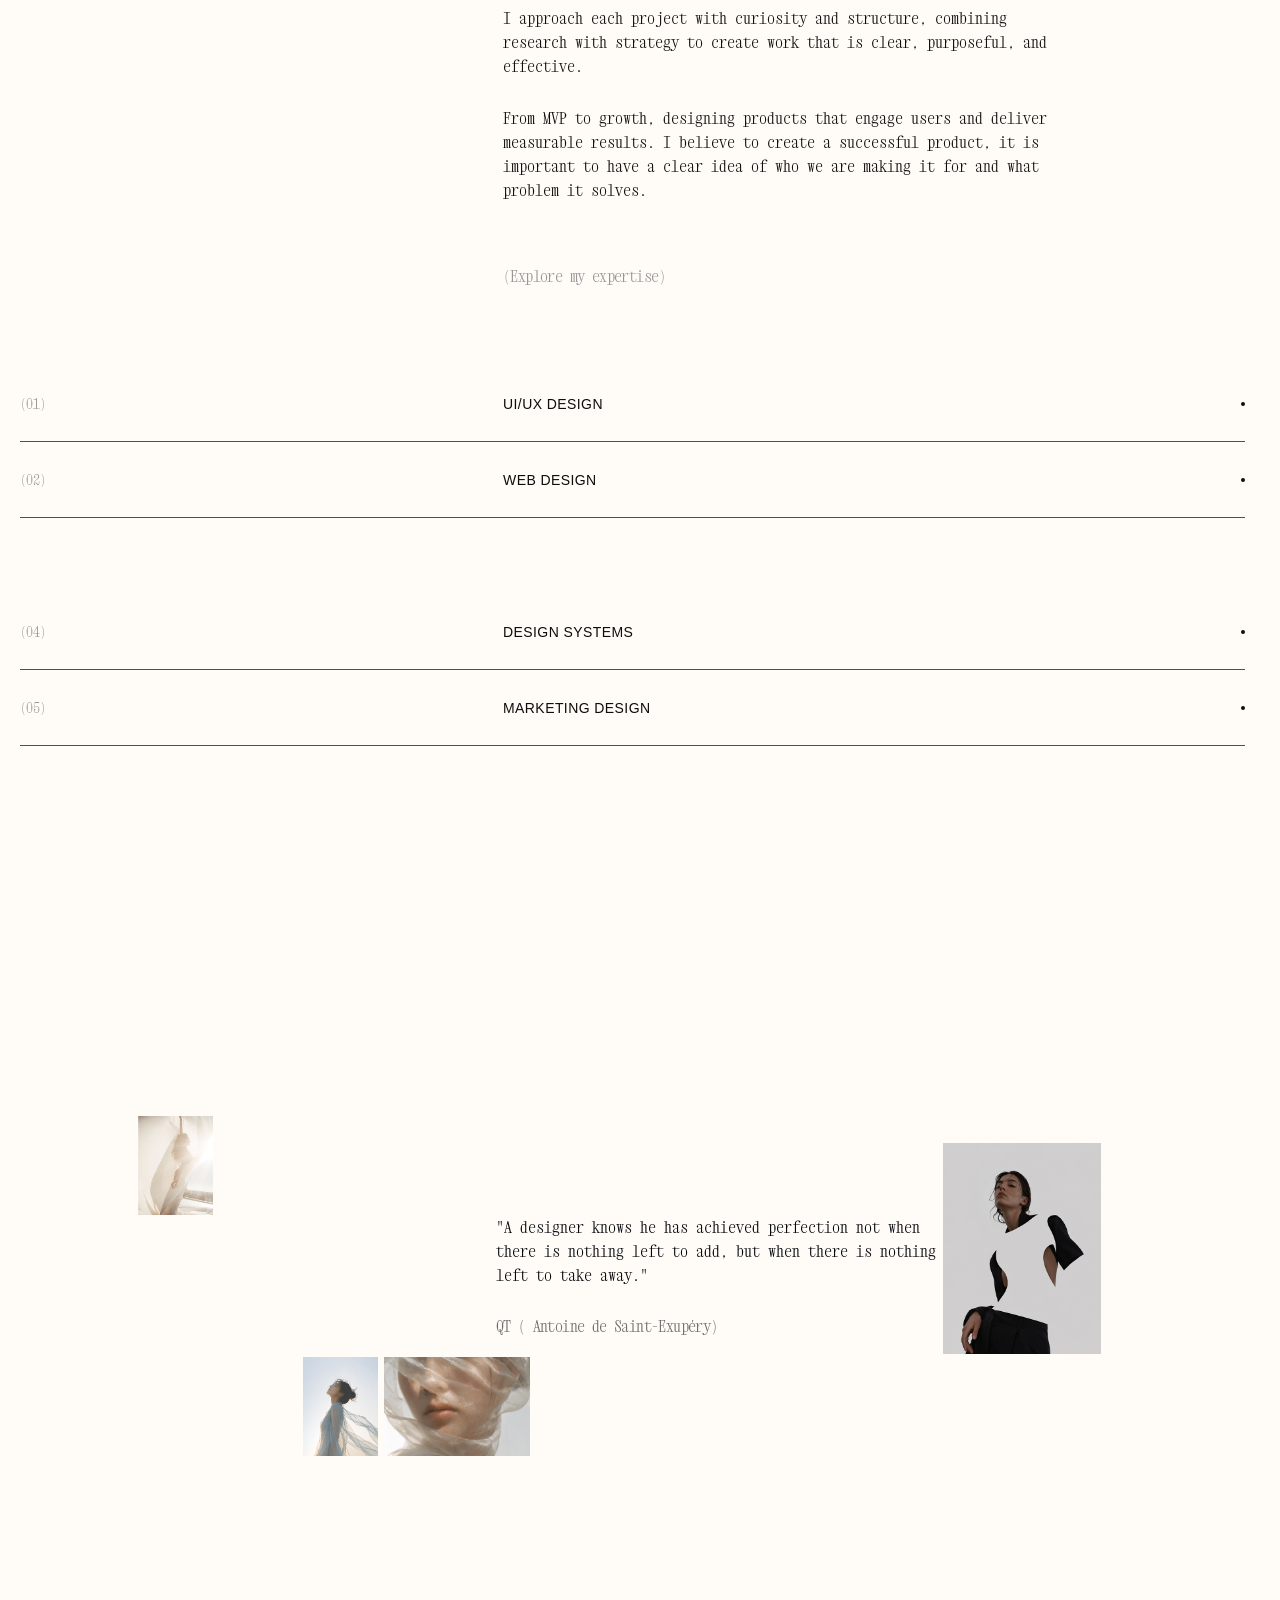
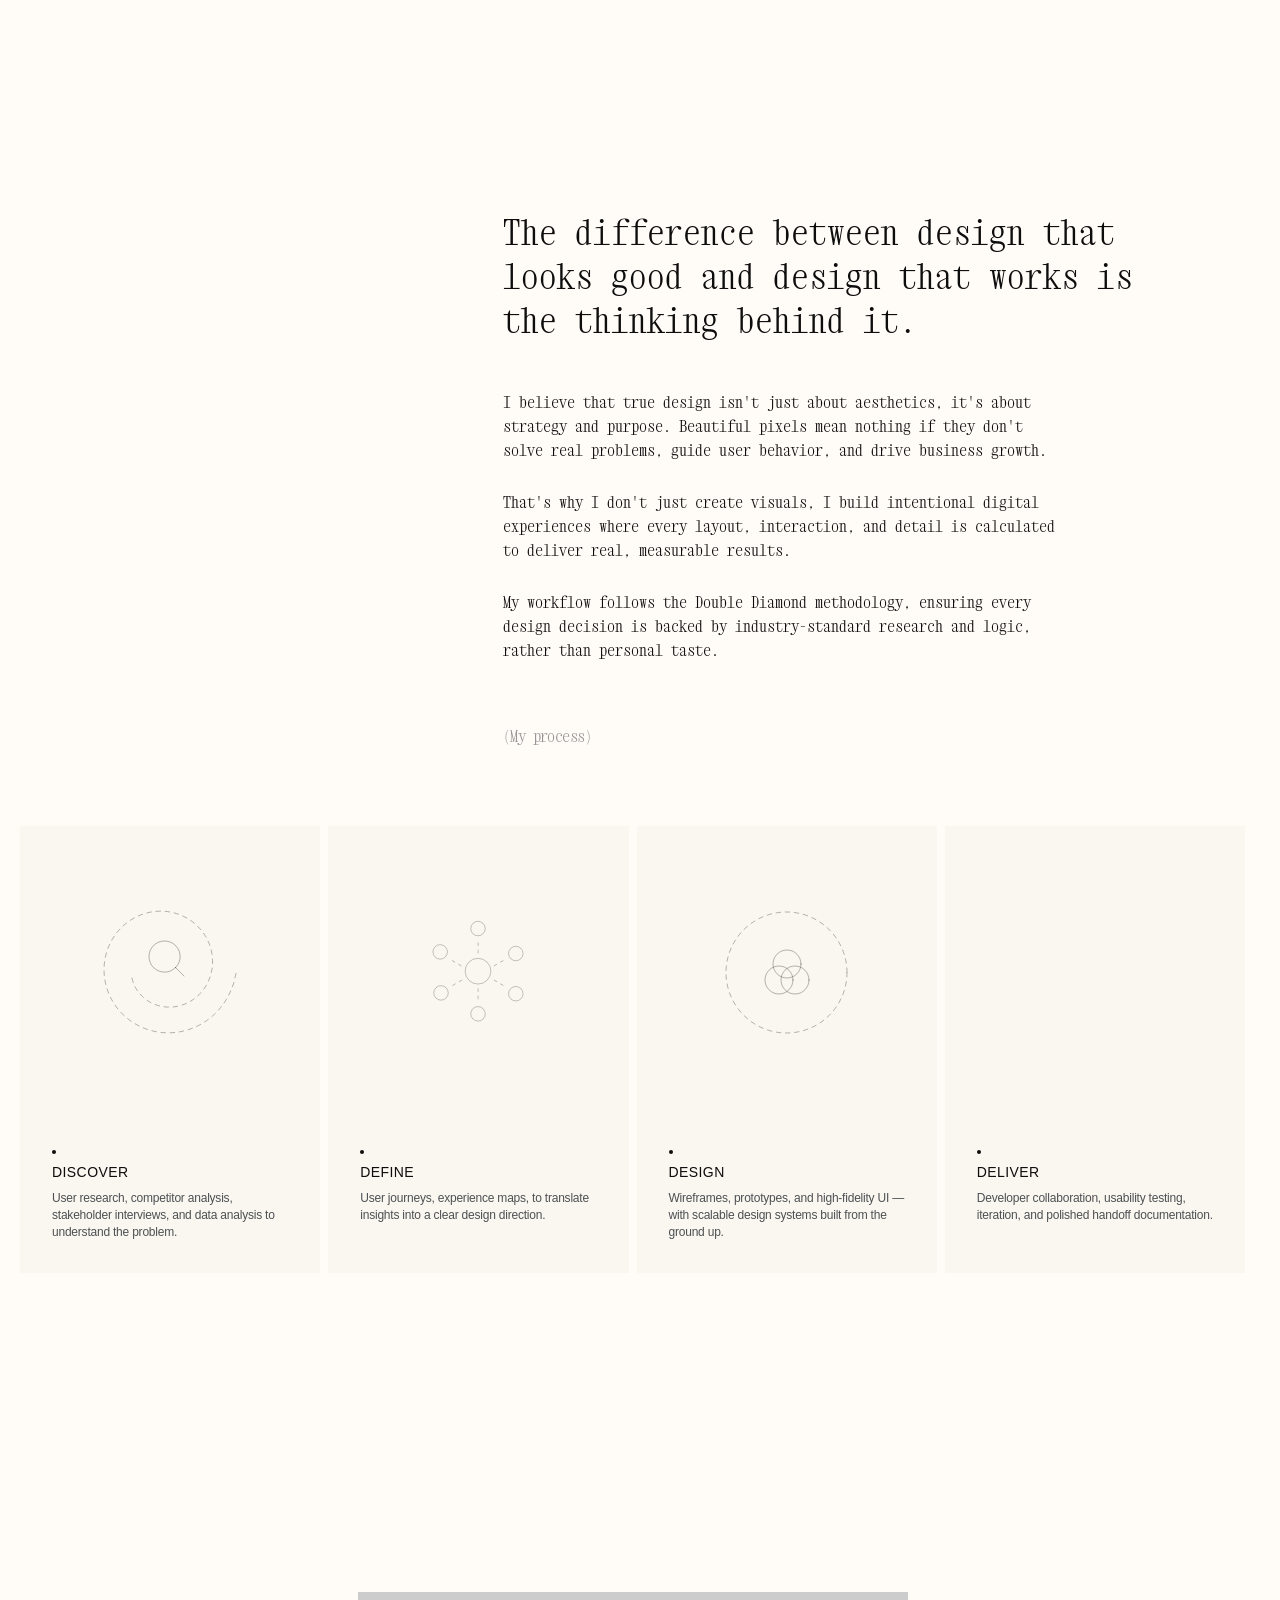
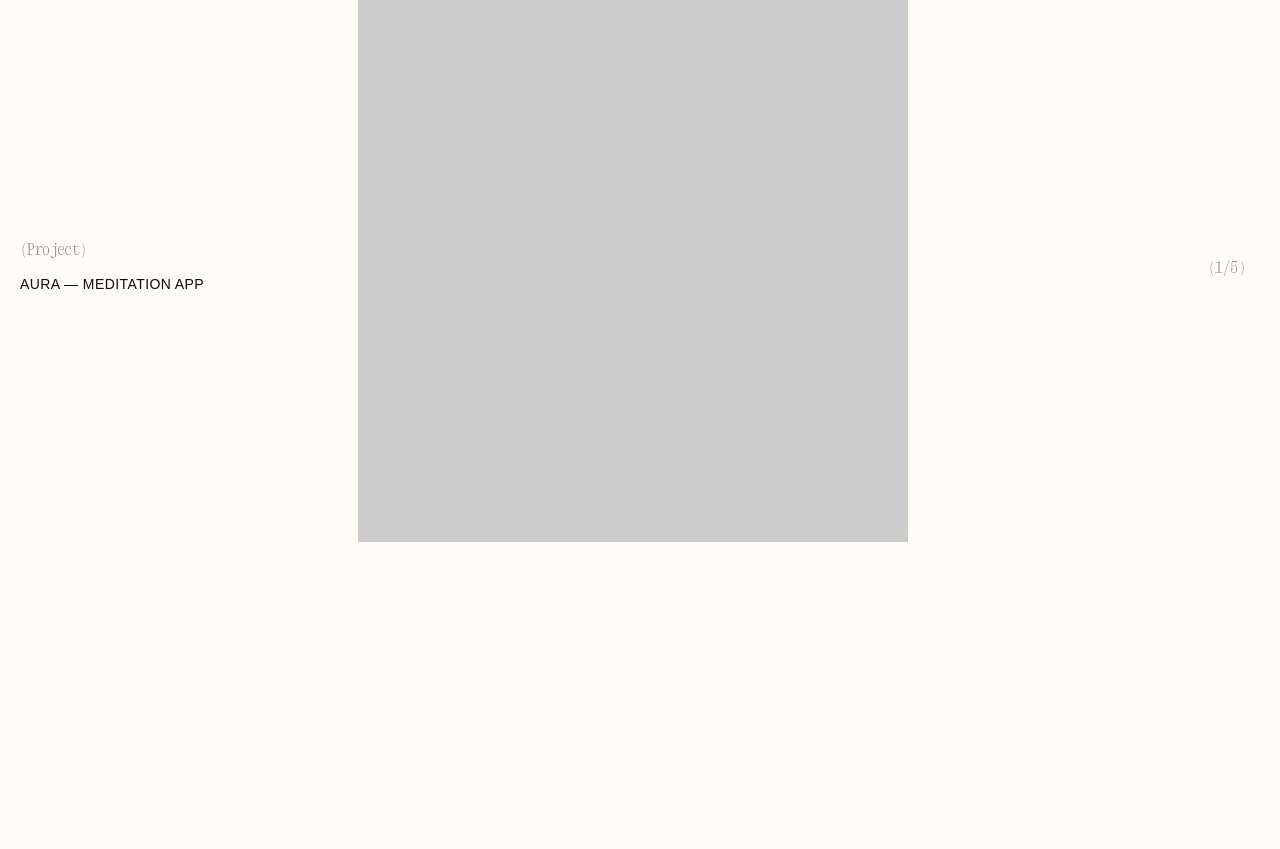
==== commit 131e0c20: "cut index.html initial page weight from ~85MB to ~19MB Three fixes for slow loading on the home page" ====
--- a/index.html
+++ b/index.html
@@ -619,35 +619,35 @@
       <div class="hero-photo" data-url="https://www.behance.net/gallery/228882403/Meditation-app">
         <div class="photo-clip" style="position: relative;">
           <img class="hero-image-main" src="aura/image cover 2.png" style="width: 100%; height: 100%; object-fit: cover; object-position: center; display: block;">
-          <video class="hero-video-hover" src="aura/hover video 2.webm" autoplay muted loop style="width: 100%; height: 100%; object-fit: cover; object-position: center; display: none; position: absolute; top: 0; left: 0;"></video>
+          <video class="hero-video-hover" data-src="aura/hover video 2.webm" autoplay muted loop style="width: 100%; height: 100%; object-fit: cover; object-position: center; display: none; position: absolute; top: 0; left: 0;"></video>
         </div>
         <span class="hero-label">AURA — MEDITATION APP</span>
       </div>
       <div class="hero-photo" data-url="https://www.behance.net/gallery/232622849/Gamma-spectrometry-interface">
         <div class="photo-clip" style="position: relative;">
           <video class="hero-video-main" src="gamma/cover.webm" autoplay muted loop style="width: 100%; height: 100%; object-fit: cover; object-position: center; display: block;"></video>
-          <video class="hero-video-hover" src="gamma/videohover.mp4" autoplay muted loop style="width: 100%; height: 100%; object-fit: cover; object-position: center; display: none; position: absolute; top: 0; left: 0;"></video>
+          <video class="hero-video-hover" data-src="gamma/videohover.mp4" autoplay muted loop style="width: 100%; height: 100%; object-fit: cover; object-position: center; display: none; position: absolute; top: 0; left: 0;"></video>
         </div>
         <span class="hero-label">GAMMALAB — GAMMA SPECTROMETRY INTERFACE</span>
       </div>
       <div class="hero-photo" data-url="https://www.behance.net/gallery/226776733/Giving-platform">
         <div class="photo-clip" style="position: relative;">
           <img class="hero-image-main" src="faith/cover2.png" style="width: 100%; height: 100%; object-fit: cover; object-position: center; display: block;">
-          <video class="hero-video-hover" src="faith/Comp 3.webm" autoplay muted loop style="width: 100%; height: 100%; object-fit: cover; object-position: center; display: none; position: absolute; top: 0; left: 0;"></video>
+          <video class="hero-video-hover" data-src="faith/Comp 3.webm" autoplay muted loop style="width: 100%; height: 100%; object-fit: cover; object-position: center; display: none; position: absolute; top: 0; left: 0;"></video>
         </div>
         <span class="hero-label">Faith — Giving Platform</span>
       </div>
       <div class="hero-photo" data-url="https://efiros.com/">
         <div class="photo-clip" style="position: relative;">
           <img class="hero-image-main" src="efiros/cover.png" alt="Efiros">
-          <video class="hero-video-hover" src="efiros/videohoverhero.webm" autoplay muted loop style="width: 100%; height: 100%; object-fit: cover; object-position: center; display: none; position: absolute; top: 0; left: 0;"></video>
+          <video class="hero-video-hover" data-src="efiros/videohoverhero.webm" autoplay muted loop style="width: 100%; height: 100%; object-fit: cover; object-position: center; display: none; position: absolute; top: 0; left: 0;"></video>
         </div>
         <span class="hero-label">Efiros — Engineering</span>
       </div>
       <div class="hero-photo" data-url="acecare">
         <div class="photo-clip" style="position: relative;">
-          <img class="hero-image-main" src="AceCare/AceCare.png" alt="AceCare" style="width: 100%; height: 100%; object-fit: cover; object-position: center; display: block;">
-          <video class="hero-video-hover" src="AceCare/VIDEO HOVER.webm" autoplay muted loop playsinline style="width: 100%; height: 100%; object-fit: cover; object-position: center; display: none; position: absolute; top: 0; left: 0;"></video>
+          <img class="hero-image-main" src="AceCare/AceCare.webp" alt="AceCare" style="width: 100%; height: 100%; object-fit: cover; object-position: center; display: block;">
+          <video class="hero-video-hover" data-src="AceCare/VIDEO HOVER.webm" autoplay muted loop playsinline style="width: 100%; height: 100%; object-fit: cover; object-position: center; display: none; position: absolute; top: 0; left: 0;"></video>
         </div>
         <span class="hero-label">AceCare — Healthcare App &amp; Branding</span>
       </div>
@@ -756,7 +756,7 @@
         <div class="svc-exp-content">
           <p class="svc-exp-text">From dark mode and adaptive layouts to micro-interactions, creating engaging visuals that feel native on every device, balancing function with a sleek look.</p>
           <p class="svc-work-label">(Work example)</p>
-          <div class="svc-work-img"><img src="Images/Mobile design.png" alt="Mobile App Design"></div>
+          <div class="svc-work-img"><img src="Images/Mobile design.webp" alt="Mobile App Design"></div>
         </div>
       </div>
 
@@ -769,7 +769,7 @@
         <div class="svc-exp-content">
           <p class="svc-exp-text">Scalable design systems built to create consistency, streamline workflows, and support product growth across every touchpoint.</p>
           <p class="svc-work-label">(Work example)</p>
-          <div class="svc-work-img"><img src="Images/Design Systems.png" alt="Design Systems" width="480" height="360"></div>
+          <div class="svc-work-img"><img src="Images/Design Systems.webp" alt="Design Systems" width="480" height="360"></div>
         </div>
       </div>
 
@@ -782,7 +782,7 @@
         <div class="svc-exp-content">
           <p class="svc-exp-text">Creative assets that connect brands with their audience.</p>
           <p class="svc-work-label">(Work example)</p>
-          <div class="svc-work-img"><img src="Images/Marketing Design.png" alt="Marketing Design" width="480" height="360"></div>
+          <div class="svc-work-img"><img src="Images/Marketing Design.webp" alt="Marketing Design" width="480" height="360"></div>
         </div>
       </div>
 
@@ -799,17 +799,17 @@
       <div class="qp set1 qp3"><img src="Images/image 2039884129.webp" alt=""></div>
       <div class="qp set1 qp4"><img src="Images/bigimg.png" alt=""></div>
       <!-- set 2 (right) -->
-      <div class="qp set2 qp5"><img src="Images/quote2/small1.png" alt=""></div>
-      <div class="qp set2 qp6"><img src="Images/quote2/small2.png" alt=""></div>
-      <div class="qp set2 qp7"><img src="Images/quote2/small3.png" alt=""></div>
-      <div class="qp set2 qp8"><img src="Images/quote2/big image.png" alt=""></div>
+      <div class="qp set2 qp5"><img src="Images/quote2/small1.webp" alt=""></div>
+      <div class="qp set2 qp6"><img src="Images/quote2/small2.webp" alt=""></div>
+      <div class="qp set2 qp7"><img src="Images/quote2/small3.webp" alt=""></div>
+      <div class="qp set2 qp8"><img src="Images/quote2/big image.webp" alt=""></div>
       <!-- quote 1 -->
       <div class="quote-block q1" id="quoteBlock1">
         <p class="qt">"A designer knows he has achieved perfection not when there is nothing left to add, but when there is nothing left to take away."</p>
         <p class="qa">QT ( Antoine de Saint-Exupéry)</p>
       </div>
       <!-- set 3 (right) -->
-      <div class="qp set3 qp9"><img src="Images/quote 3/small1.png" alt=""></div>
+      <div class="qp set3 qp9"><img src="Images/quote 3/small1.webp" alt=""></div>
       <div class="qp set3 qp10"><img src="Images/quote 3/small2.webp" alt=""></div>
       <div class="qp set3 qp11"><img src="Images/quote 3/small3.webp" alt=""></div>
       <div class="qp set3 qp12"><img src="Images/quote 3/big image.webp" alt=""></div>
@@ -1174,6 +1174,13 @@
       cursorRing.style.opacity = '0';
 
       if (hoverVideo) {
+        // hover videos are deferred (data-src) so they don't all download on page load —
+        // start fetching this one on first hover
+        if (hoverVideo.dataset.src) {
+          hoverVideo.src = hoverVideo.dataset.src;
+          delete hoverVideo.dataset.src;
+          hoverVideo.load();
+        }
         if (hoverVideo.readyState >= 2) {
           photo.classList.add('hv-ready');
         } else {
@@ -1268,7 +1275,7 @@
       { title: 'GAMMALAB — GAMMA SPECTROMETRY INTERFACE', video: 'gamma/videohover.mp4', key: 'gammalab', startTime: 0 },
       { title: 'FAITH — GIVING PLATFORM', video: 'faith/videopromo.webm', key: 'faith', startTime: 0 },
       { title: 'EFIROS — MCP FOR AI AGENTS IN ENGINEERING', video: 'efiros/videohoverhero.webm', key: 'efiros', startTime: 5 },
-      { title: 'ACECARE — HEALTHCARE APP & BRANDING', video: 'AceCare/AceCare.png', key: 'acecare', startTime: 0 },
+      { title: 'ACECARE — HEALTHCARE APP & BRANDING', video: 'AceCare/AceCare.webp', key: 'acecare', startTime: 0 },
     ];
     let current = 0;
     const img = document.getElementById('scFeaturedImg');
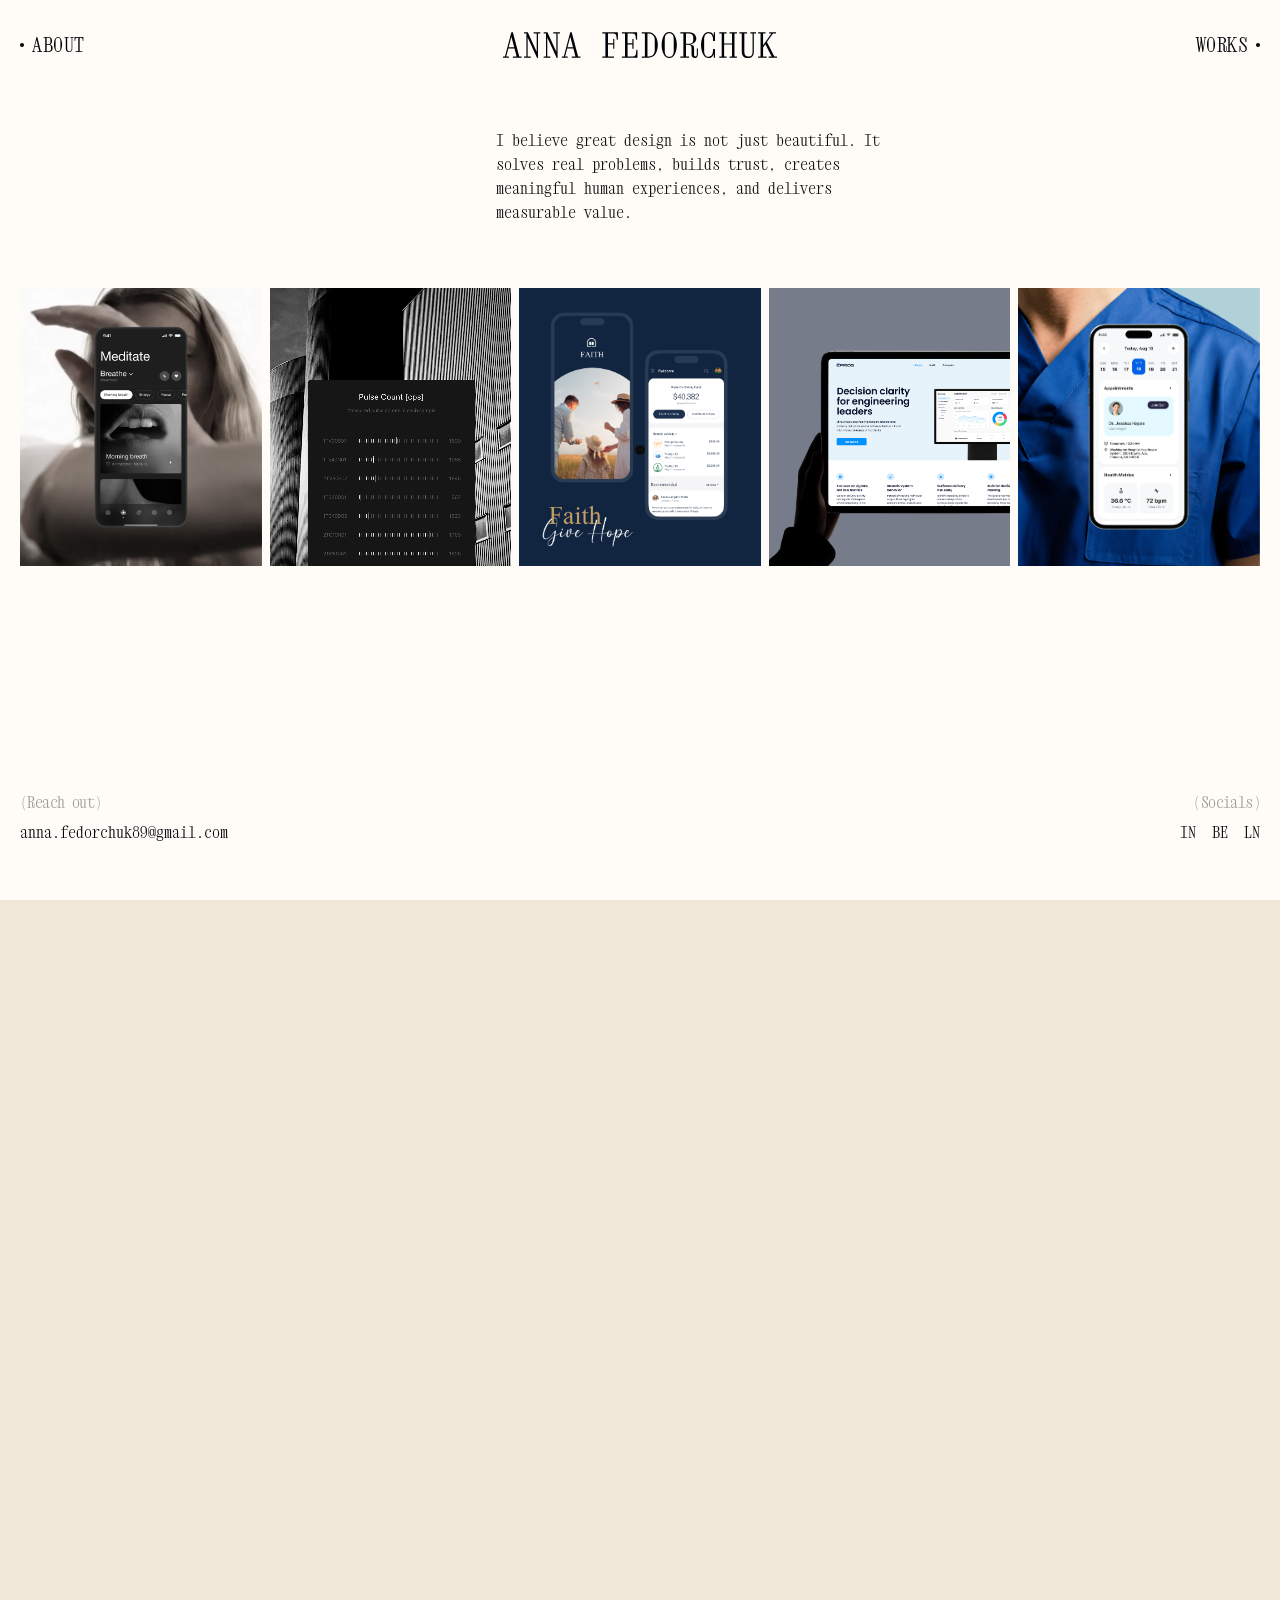
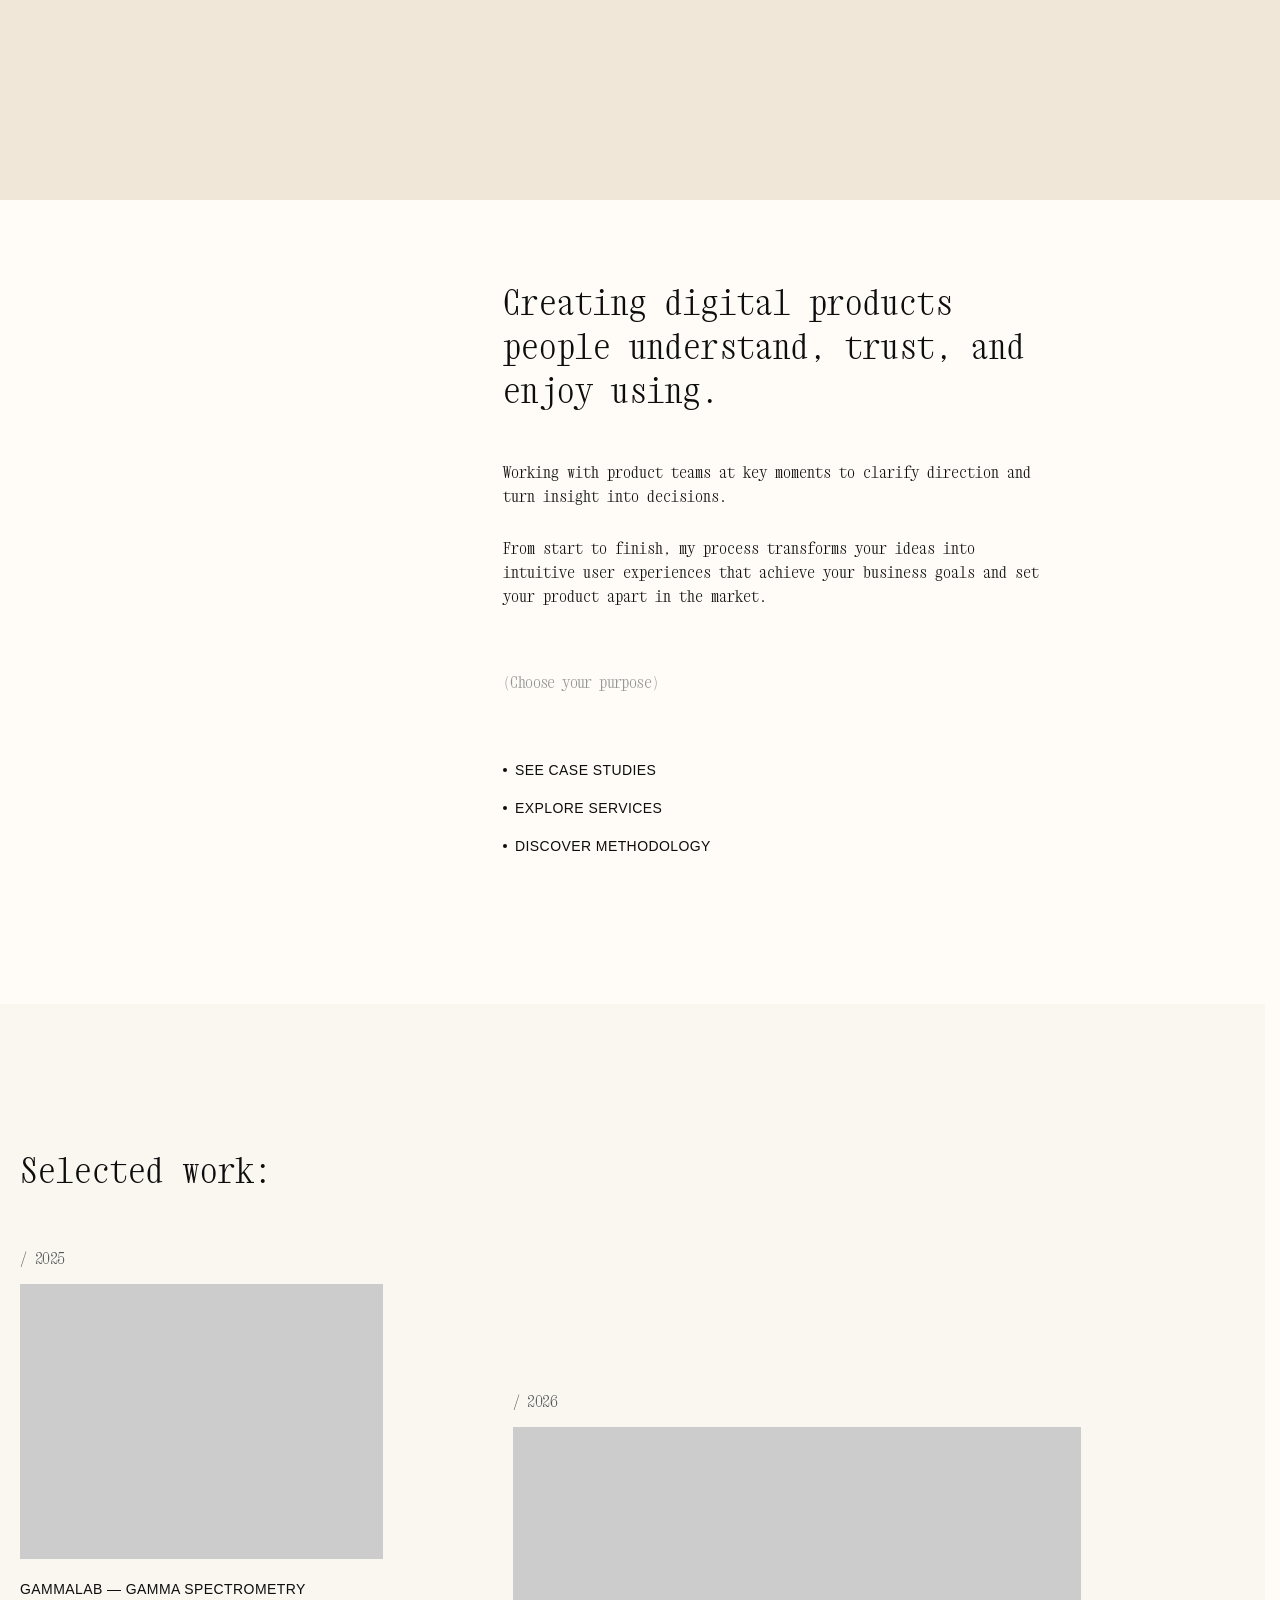
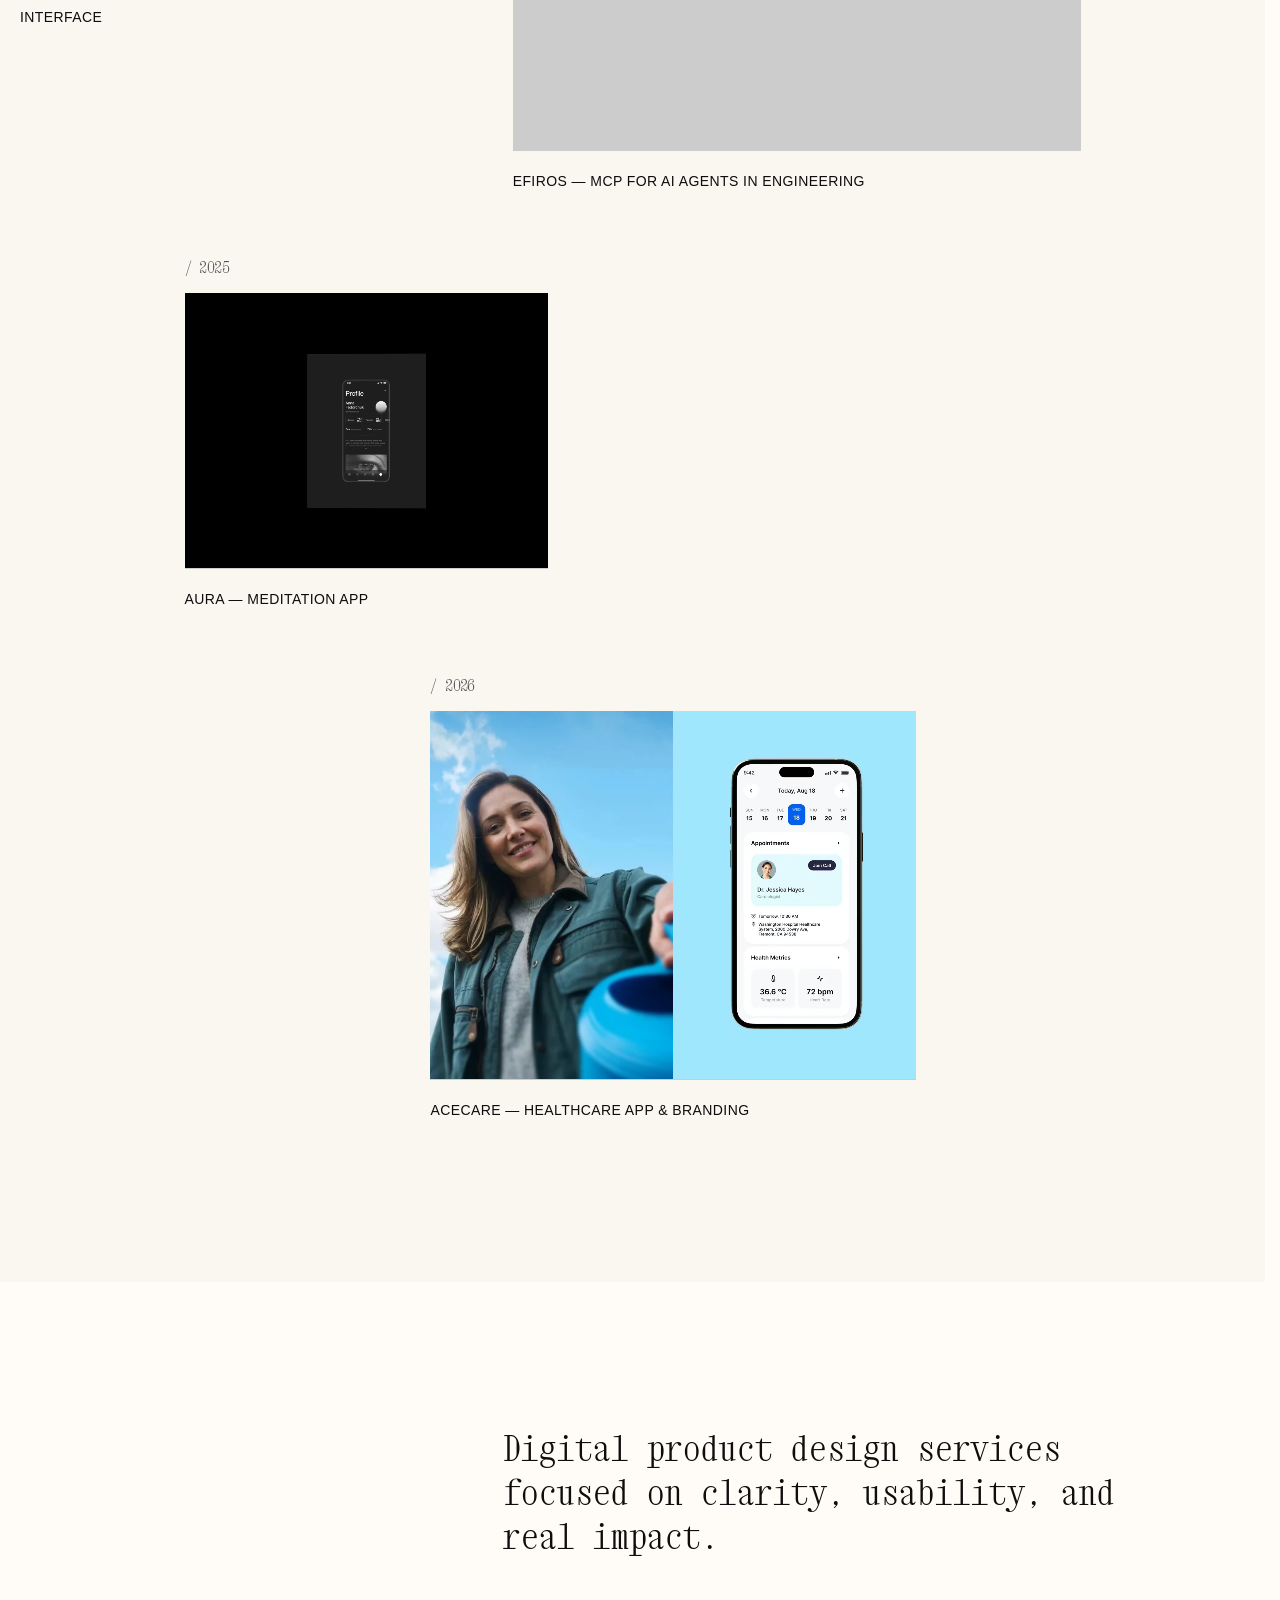
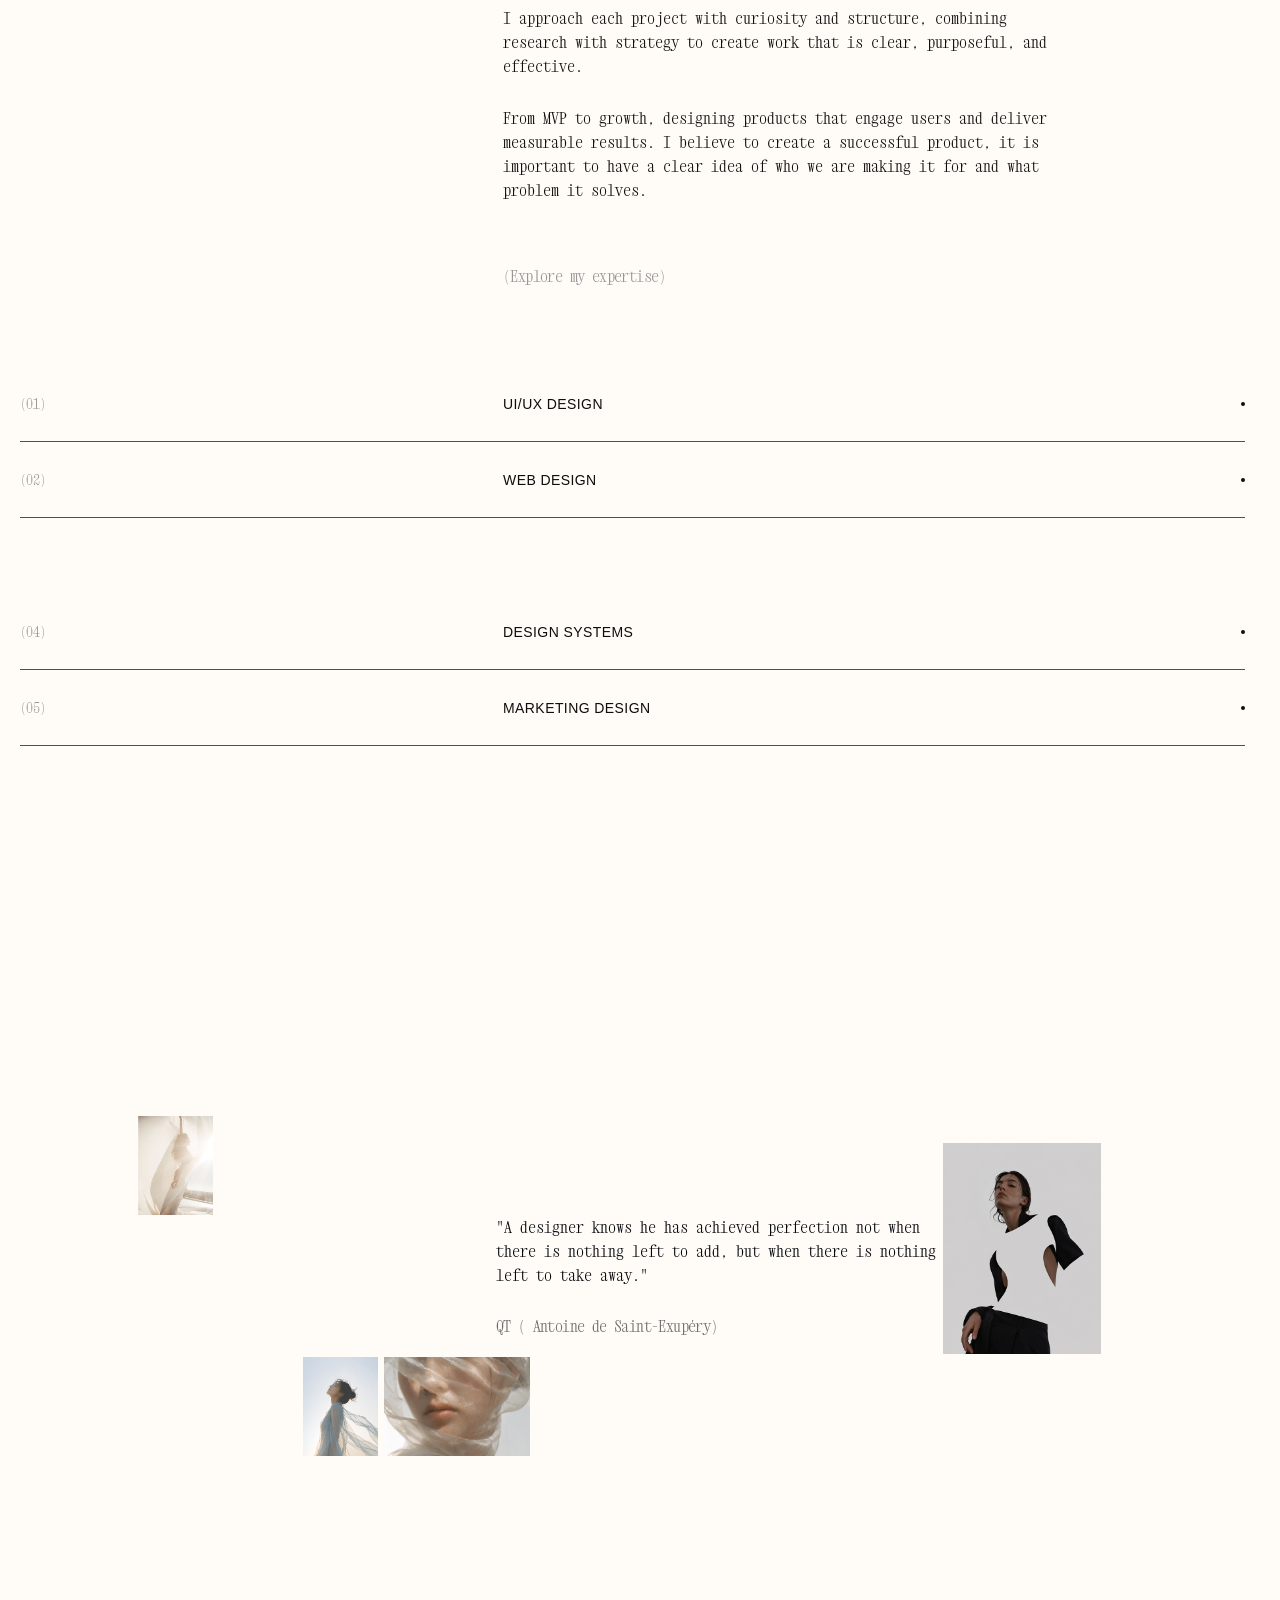
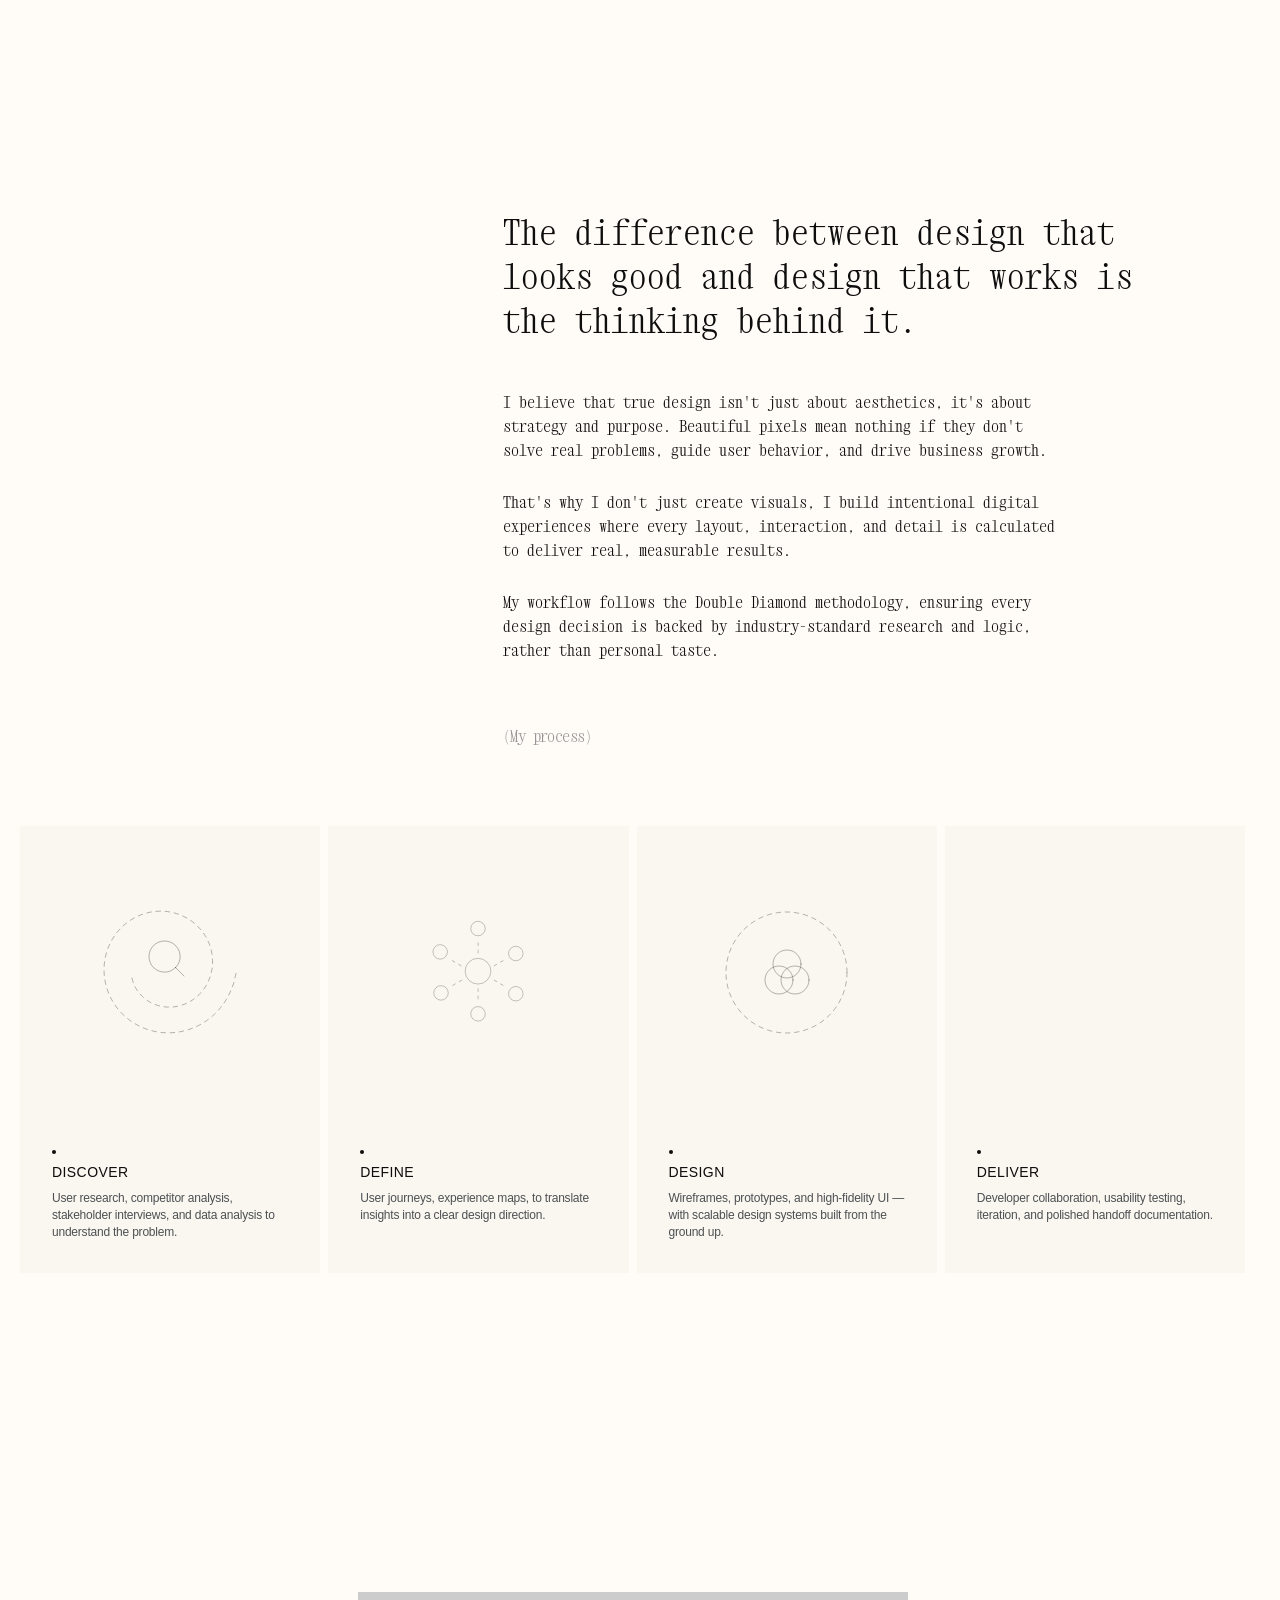
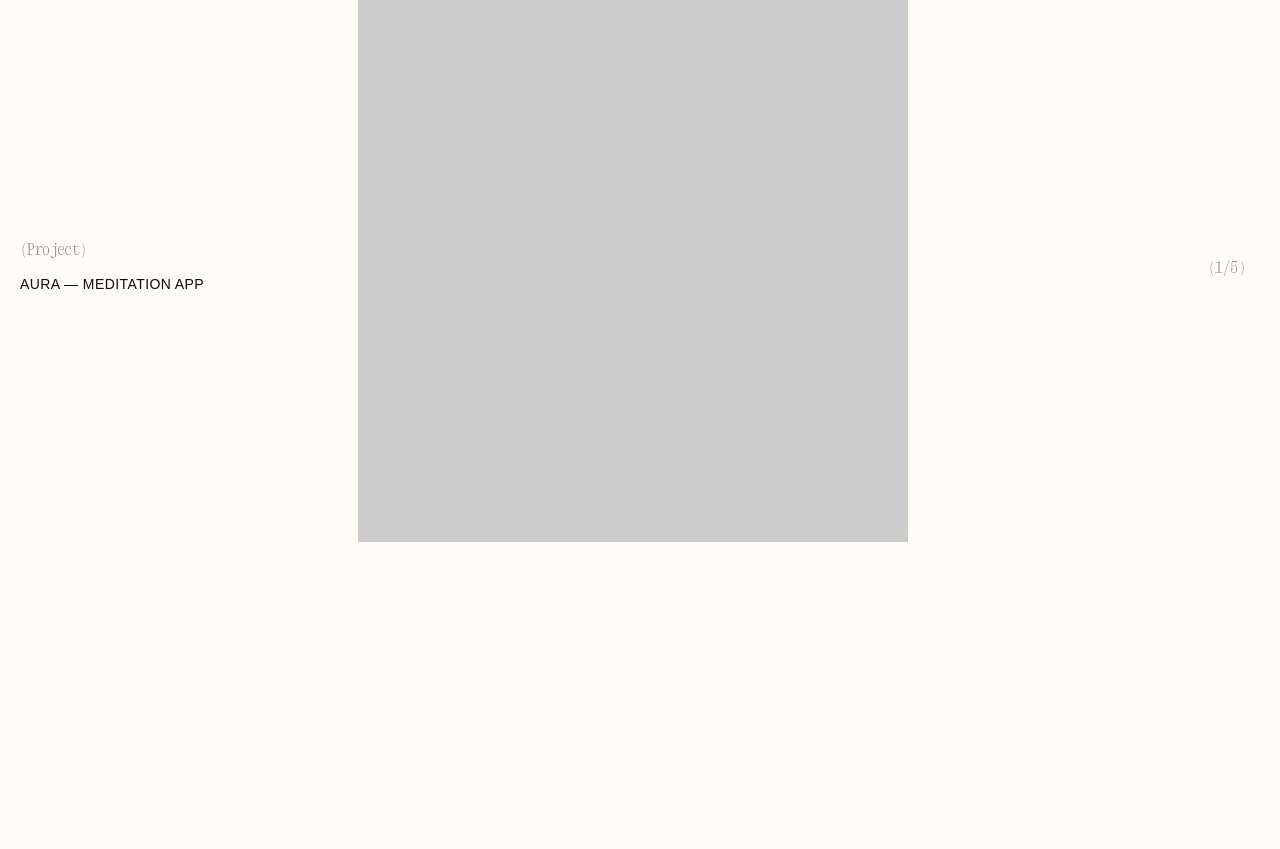
==== commit de98b9c9: "defer work-card videos + shrink gammalab hero video The 4 work-card videos below the fold (~12MB, in" ====
--- a/index.html
+++ b/index.html
@@ -684,25 +684,25 @@
       <div class="wcard wc1" data-project="gammalab">
         <p class="wy">/ 2025</p>
         <div class="wi" style="position: relative;">
-          <video src="gamma/Comp 2.webm" autoplay muted loop style="width: 100%; height: 100%; object-fit: cover; object-position: 120% center; display: block;"></video>
+          <video data-src="gamma/Comp 2.webm" autoplay muted loop style="width: 100%; height: 100%; object-fit: cover; object-position: 120% center; display: block;"></video>
         </div>
         <p class="wt">GAMMALAB — GAMMA SPECTROMETRY INTERFACE</p>
       </div>
       <div class="wcard wc2" data-project="aura">
         <p class="wy">/ 2025</p>
         <div class="wi" style="position: relative;">
-          <video src="aura/Main Spin 02 (1920) + Global Adjustments.webm" autoplay muted loop playsinline style="width: 100%; height: 100%; object-fit: cover; object-position: center; display: block;"></video>
+          <video data-src="aura/Main Spin 02 (1920) + Global Adjustments.webm" autoplay muted loop playsinline style="width: 100%; height: 100%; object-fit: cover; object-position: center; display: block;"></video>
         </div>
         <p class="wt">AURA — MEDITATION APP</p>
       </div>
       <div class="wcard wc3" data-project="acecare">
         <p class="wy">/ 2026</p>
-        <div class="wi"><video src="AceCare/selected work cover video.webm" autoplay muted loop playsinline style="width: 100%; height: 100%; object-fit: cover; object-position: center; display: block;"></video></div>
+        <div class="wi"><video data-src="AceCare/selected work cover video.webm" autoplay muted loop playsinline style="width: 100%; height: 100%; object-fit: cover; object-position: center; display: block;"></video></div>
         <p class="wt">AceCare — Healthcare App &amp; Branding</p>
       </div>
       <div class="wcard wc4" data-project="efiros">
         <p class="wy">/ 2026</p>
-        <div class="wi"><video src="efiros/videocover.webm" autoplay muted loop style="width: 100%; height: 100%; object-fit: cover; object-position: center; display: block;"></video></div>
+        <div class="wi"><video data-src="efiros/videocover.webm" autoplay muted loop style="width: 100%; height: 100%; object-fit: cover; object-position: center; display: block;"></video></div>
         <p class="wt">Efiros — MCP for AI agents in engineering</p>
       </div>
     </div>
@@ -1426,6 +1426,23 @@
   }
 
   setInterval(nextGammaSlide, 4000); // Change slide every 4 seconds
+
+  // Lazy-load the work-card videos (below the fold) so they don't compete with the
+  // hero for bandwidth on page load — start fetching each when it scrolls near the viewport
+  (function () {
+    const lazyVids = document.querySelectorAll('.wi video[data-src]');
+    if (!lazyVids.length) return;
+    const startVid = (v) => {
+      if (!v.dataset.src) return;
+      v.src = v.dataset.src; delete v.dataset.src; v.load();
+    };
+    const vidObserver = new IntersectionObserver((entries) => {
+      entries.forEach((e) => {
+        if (e.isIntersecting) { startVid(e.target); vidObserver.unobserve(e.target); }
+      });
+    }, { rootMargin: '400px 0px' });
+    lazyVids.forEach((v) => vidObserver.observe(v));
+  })();
 
   // Service row divider animation on scroll (only once)
   const svcRows = document.querySelectorAll('.svc-row');
